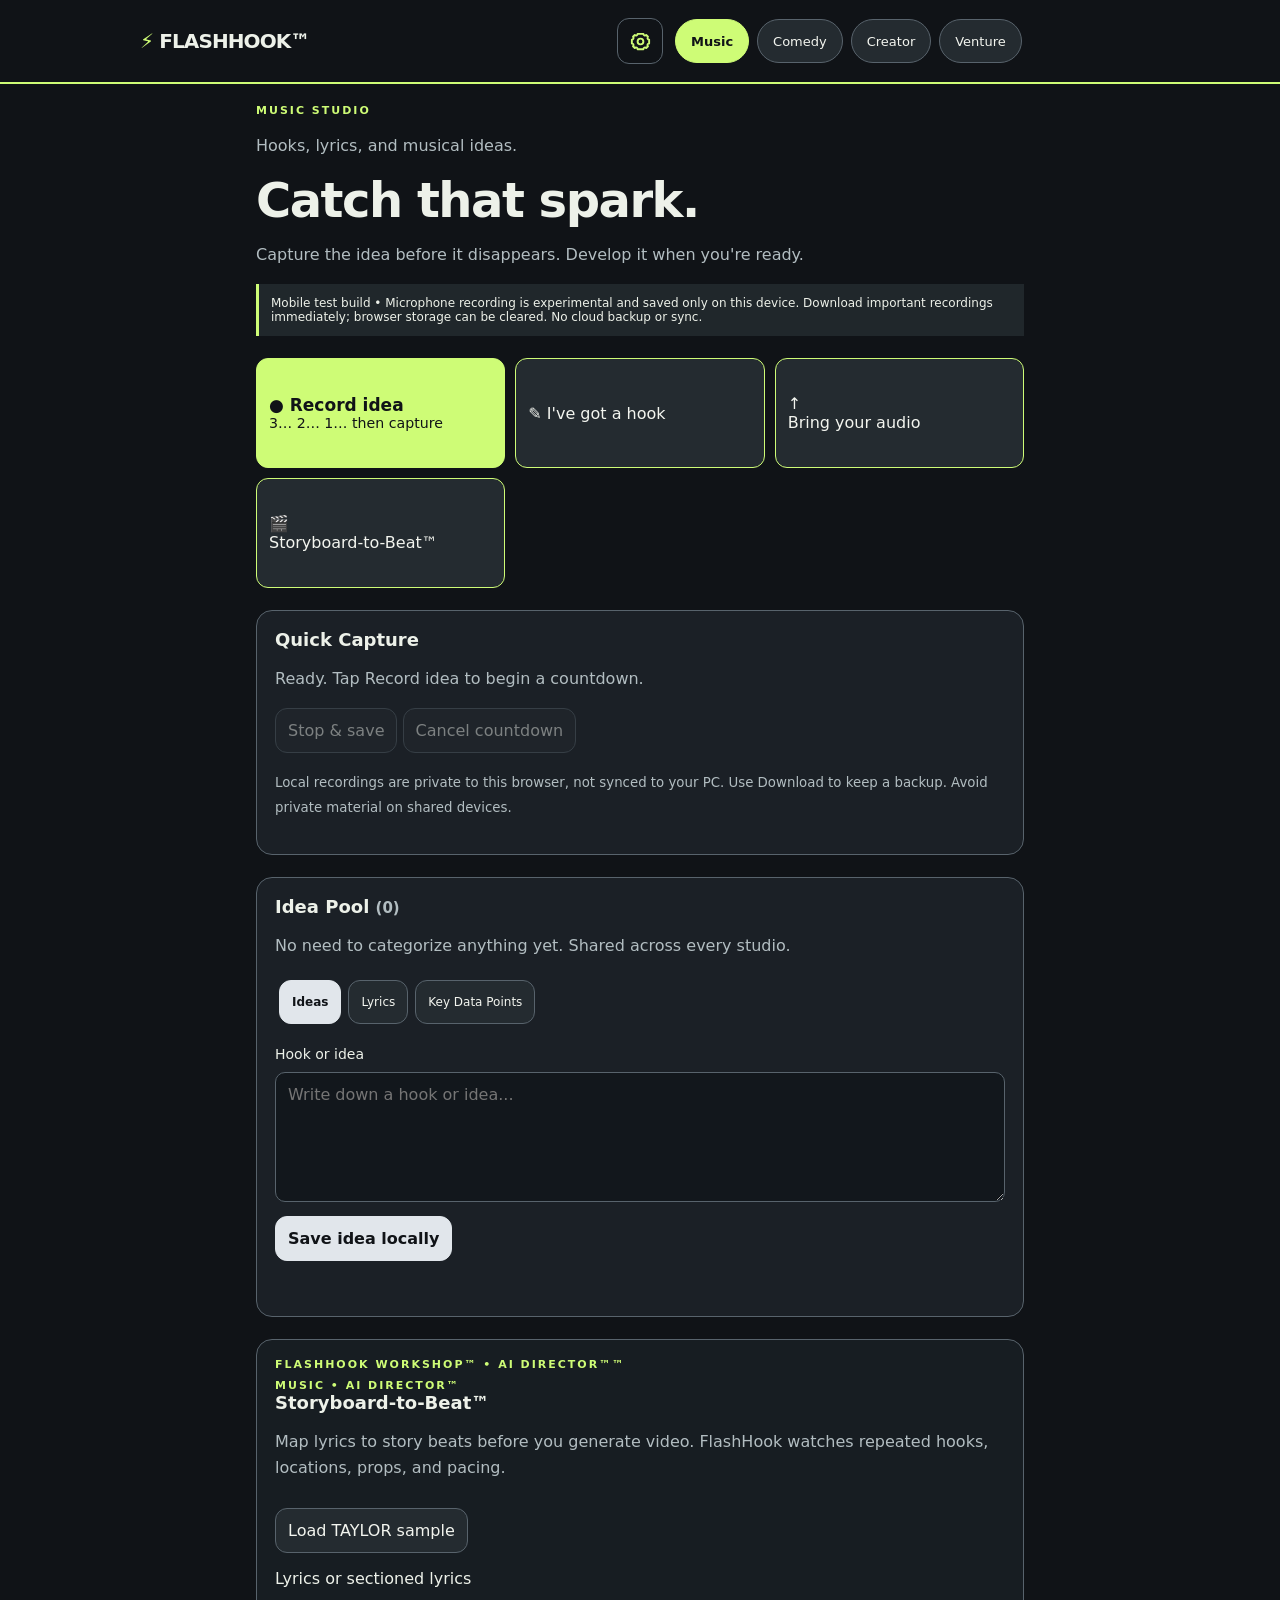
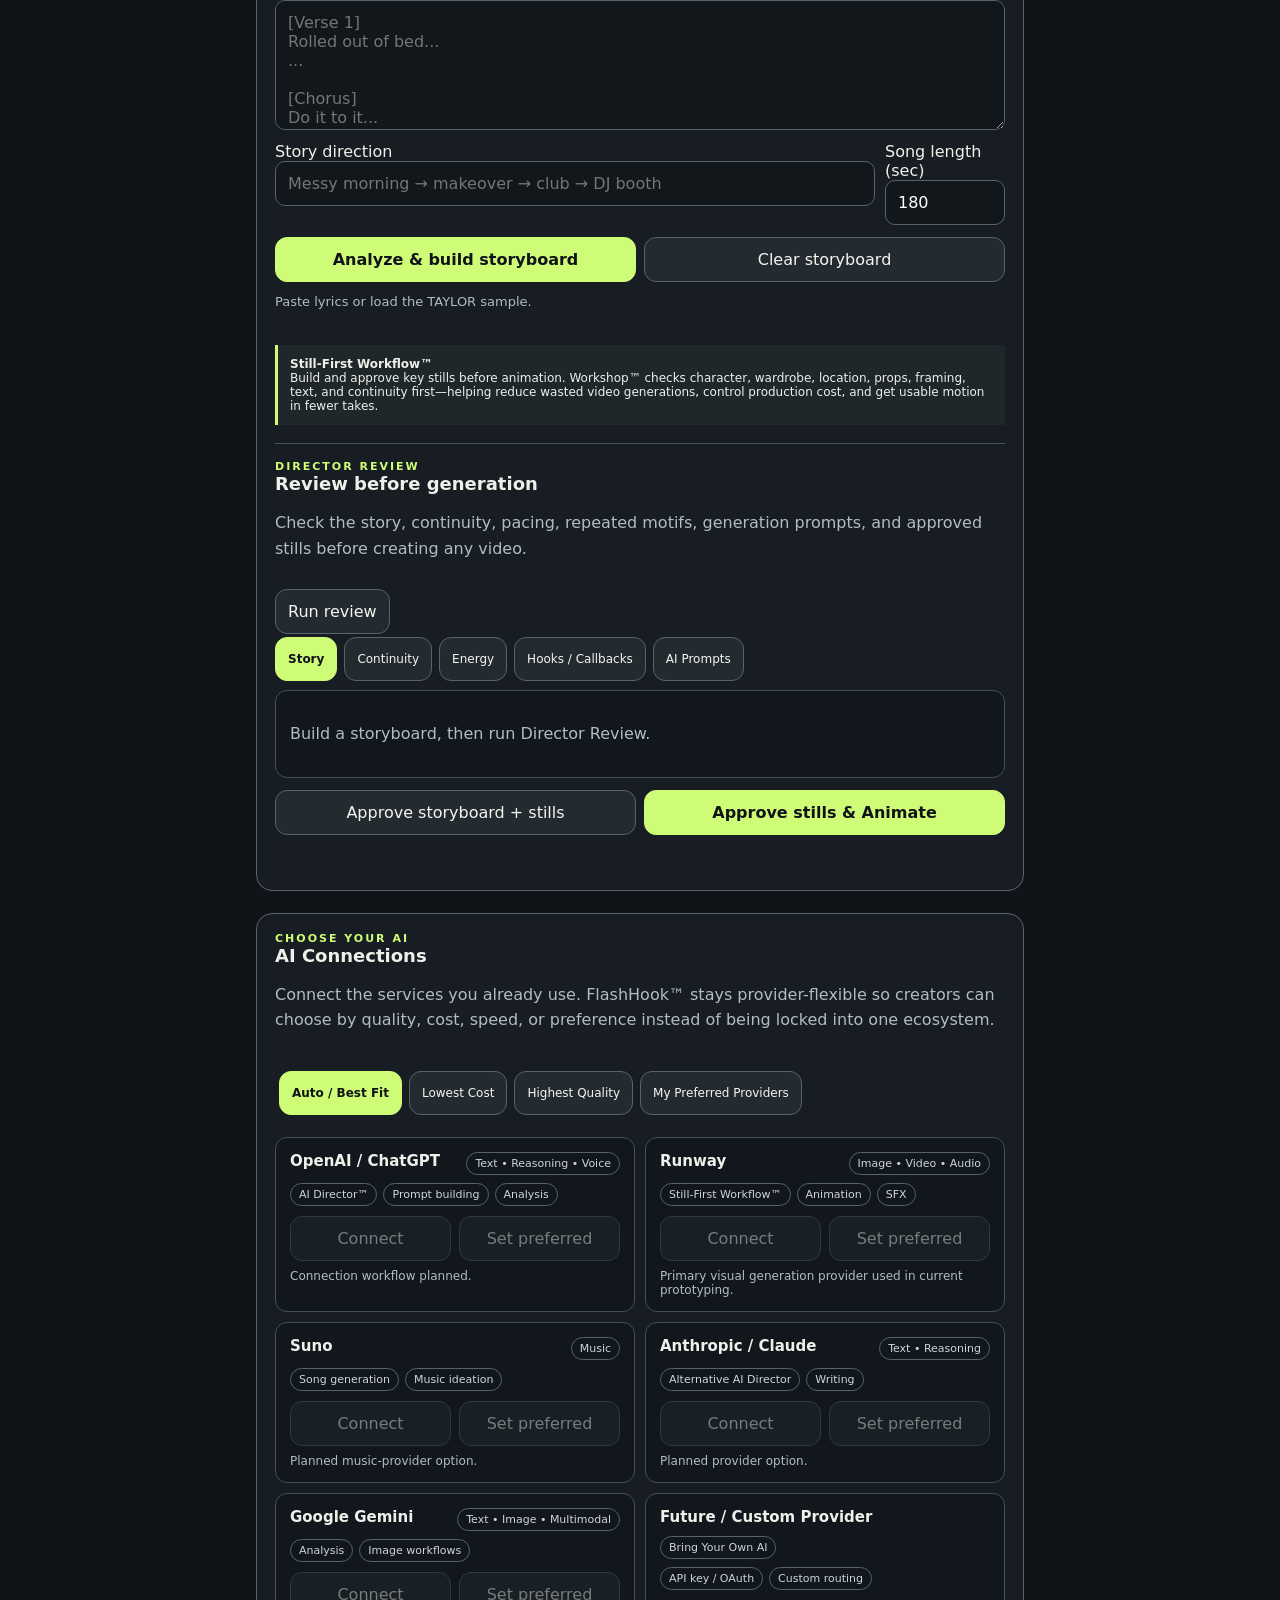
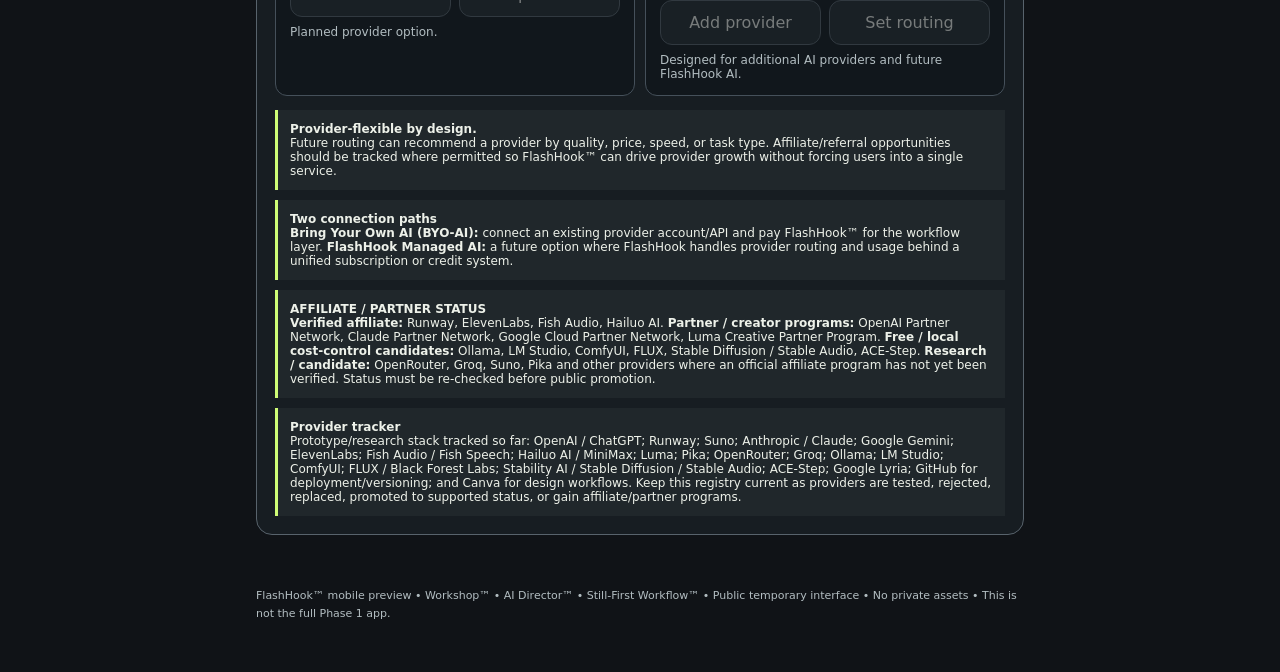
==== index.html @ a377cdde "Track AI provider affiliate partner and free-local status" ====
<!doctype html>
<html lang="en">
<head>
  <meta charset="utf-8">
  <meta name="viewport" content="width=device-width,initial-scale=1">
  <meta name="robots" content="noindex,nofollow">
  <meta name="theme-color" content="#101317">
  <title>FlashHook™ — Mobile Layout Preview</title>
  <style>
    :root{font-family:system-ui,-apple-system,sans-serif;color:#edf1e9;background:#101317;color-scheme:dark;--accent:#cefc76;--accent-ink:#101317}
    *{box-sizing:border-box}body{margin:0}button,textarea,input,select,summary{font:inherit}button,select,summary{min-height:44px}button,select{border:1px solid #58636c;border-radius:12px;background:#242b30;color:#f3f5ef;padding:12px;cursor:pointer}button:focus-visible,summary:focus-visible,select:focus-visible,input:focus-visible,textarea:focus-visible{outline:3px solid var(--accent);outline-offset:4px}header{border-bottom:2px solid var(--accent);padding:18px 16px}.header-inner{max-width:1000px;margin:auto;display:flex;align-items:center;justify-content:space-between;flex-wrap:wrap;gap:16px}.brand{font-weight:900;font-size:20px;letter-spacing:-.9px}.brand span{color:var(--accent)}.studio-switch{display:flex;gap:8px;flex-wrap:wrap}.pill{border-radius:30px;padding:10px 15px;font-size:13px}.active,.studio-switch [aria-pressed="true"]{background:var(--accent);color:var(--accent-ink);border-color:var(--accent);font-weight:800}main{max-width:800px;margin:auto;padding:20px 16px}.eyebrow{font-size:11px;letter-spacing:2px;color:var(--accent);font-weight:700}h1{font-size:clamp(32px,7vw,48px);line-height:1.08;letter-spacing:-1.5px;margin:12px 0}h2{font-size:18px;margin:0 0 12px}p{color:#b2bdc1;line-height:1.6}small{color:#b2bdc1}section{margin:22px 0}.capture{display:grid;grid-template-columns:minmax(0,1fr) minmax(0,1fr);gap:10px}.capture button{text-align:left;min-height:110px;border-color:var(--accent)}.capture .record{grid-column:1/-1;background:var(--accent);color:var(--accent-ink);font-weight:800;font-size:17px;min-height:80px}.record small{display:block;color:inherit;font-weight:500}.panel{border:1px solid #58636c;border-radius:16px;padding:18px;background:#1b2026;min-width:0}.tabs{display:flex;gap:7px;overflow:auto;margin:18px 0;padding:4px}.tabs button{white-space:nowrap;font-size:12px}textarea{width:100%;border:1px solid #58636c;border-radius:10px;background:#12171c;color:#fff;padding:12px;min-height:130px}.item{padding:14px;border:1px solid #58636c;border-radius:10px;margin-top:9px;background:#13191e;white-space:pre-wrap;overflow-wrap:anywhere}.notice{font-size:12px;padding:12px;border-left:3px solid var(--accent);background:#20272b}.hidden{display:none}.pool{--accent:#e1e6eb;--accent-ink:#101317}.pool label{display:block;margin:10px 0;font-size:14px}.save{margin-top:10px}.status{font-size:13px;min-height:1.6em;margin:8px 0}.settings{margin-bottom:24px;border:1px solid #58636c;border-radius:14px;background:#1b2026;padding:0 14px}.settings summary{cursor:pointer;padding:12px 0;color:var(--accent);font-weight:700;width:fit-content}.settings-content{padding:0 0 16px}.settings p{font-size:14px;margin-top:4px}.color-grid{display:grid;gap:16px;margin:18px 0}.color-field label{display:block;font-weight:700;margin-bottom:8px}.color-field select{width:100%}.color-sample{display:inline-block;width:14px;height:14px;border:1px solid #b2bdc1;border-radius:50%;margin-right:8px;vertical-align:-1px}audio{display:block;width:100%;margin-top:10px}button:disabled{opacity:.45;cursor:not-allowed}footer{font-size:11px;color:#b2bdc1;padding:30px 0;line-height:1.6}@media(min-width:700px){.capture{grid-template-columns:repeat(3,minmax(0,1fr))}.capture .record{grid-column:auto}.color-grid{grid-template-columns:1fr 1fr}}@media(forced-colors:active){button[aria-pressed="true"],.active{outline:2px solid Highlight}.color-sample{forced-color-adjust:none}}
  .studio-menu{display:flex;align-items:center;gap:8px;flex-wrap:wrap}.studio-menu select{max-width:220px;min-width:140px}.add-category{display:flex;gap:8px;flex-wrap:wrap;margin:18px 0}.add-category input{min-width:0;flex:1;border:1px solid #58636c;border-radius:12px;background:#12171c;color:#fff;padding:12px;min-height:44px}.add-label{display:block;margin-top:20px}.studio-menu label{font-size:13px}
/* Header gear is keyboard- and touch-accessible; hover shows its name on pointer devices. */
.header-inner{position:relative;flex-wrap:wrap;gap:12px}.studio-switch{order:3;flex-basis:100%}.settings-anchor{order:2}.brand{flex:1}.studio-switch{flex:1;min-width:0;flex-wrap:wrap}.studio-switch .pill{flex-shrink:0}.settings-anchor{margin-left:auto;flex-shrink:0}.settings{margin:0;padding:0;border:0;background:transparent}.settings summary{position:relative;display:flex;align-items:center;justify-content:center;width:46px;height:46px;padding:9px;border:1px solid #58636c;border-radius:12px;list-style:none}.settings summary::-webkit-details-marker{display:none}.settings summary::marker{content:''}.settings summary:hover,.settings[open] summary{background:#2c3439}.settings summary:hover::after,.settings summary:focus-visible::after{content:'Settings';position:absolute;right:0;top:calc(100% + 7px);padding:6px 10px;background:#303942;color:#fff;border-radius:7px;font-size:12px;z-index:5}.settings-content{position:absolute;right:0;top:calc(100% + 9px);z-index:20;width:min(380px,calc(100vw - 32px));max-height:min(75vh,600px);overflow:auto;background:#1b2026;border:1px solid #58636c;border-radius:14px;box-shadow:0 16px 48px #000a;padding:18px}.settings-content h2{margin-top:0}@media(max-width:550px){.header-inner{flex-wrap:wrap}.brand{flex:1}.studio-switch{order:3;flex-basis:100%}.settings-anchor{order:2}.settings-content{top:54px}}
/* Storyboard-to-Beat prototype */
.storyboard-panel{border:1px solid #58636c;border-radius:16px;padding:18px;background:#171d22;min-width:0}
.storyboard-head{display:flex;align-items:flex-start;justify-content:space-between;gap:12px;flex-wrap:wrap}
.storyboard-head h2{margin-bottom:4px}
.storyboard-controls{display:grid;gap:12px;margin-top:16px}
.storyboard-row{display:grid;grid-template-columns:1fr 120px;gap:10px}
.storyboard-row input,.storyboard-row select{width:100%;border:1px solid #58636c;border-radius:10px;background:#12171c;color:#fff;padding:12px;min-height:44px}
.storyboard-actions{display:flex;gap:8px;flex-wrap:wrap}
.storyboard-actions button{flex:1;min-width:150px}
.storyboard-status{font-size:13px;color:#b2bdc1;margin:10px 0}
.storyboard-warning{border-left:3px solid #ffdc80;background:#2a2518;padding:10px 12px;margin:10px 0;border-radius:6px}
.storyboard-ok{border-left:3px solid var(--accent);background:#20272b;padding:10px 12px;margin:10px 0;border-radius:6px}
.board-grid{display:grid;gap:12px;margin-top:14px}
.beat-card{border:1px solid #58636c;border-radius:14px;background:#12171c;padding:14px}
.beat-top{display:flex;align-items:center;justify-content:space-between;gap:10px;flex-wrap:wrap}
.beat-time{font-size:12px;color:var(--accent);font-weight:800}
.beat-badges{display:flex;gap:6px;flex-wrap:wrap}
.badge{font-size:11px;border:1px solid #58636c;border-radius:999px;padding:4px 8px;color:#cfd6d8}
.badge.hook{border-color:var(--accent);color:var(--accent)}
.beat-lyric{font-weight:750;margin:10px 0 8px}
.beat-card label{display:block;font-size:12px;color:#b2bdc1;margin-top:9px}
.beat-card input,.beat-card textarea,.beat-card select{width:100%;border:1px solid #45505a;border-radius:9px;background:#171d22;color:#fff;padding:10px;min-height:42px}
.beat-card textarea{min-height:72px}
.storyboard-summary{display:grid;grid-template-columns:repeat(3,minmax(0,1fr));gap:8px;margin:12px 0}
.metric{border:1px solid #45505a;border-radius:10px;padding:10px;text-align:center}
.metric strong{display:block;font-size:20px;color:var(--accent)}
@media(max-width:560px){.storyboard-row{grid-template-columns:1fr}.storyboard-summary{grid-template-columns:1fr 1fr}.storyboard-actions button{min-width:100%}}

/* AI Connections */
.ai-connections{margin-top:22px;border:1px solid #58636c;border-radius:16px;padding:18px;background:#171d22}
.ai-grid{display:grid;gap:10px;margin-top:14px}
.ai-card{border:1px solid #45505a;border-radius:12px;padding:14px;background:#11171c}
.ai-card-head{display:flex;align-items:flex-start;justify-content:space-between;gap:10px;flex-wrap:wrap}
.ai-card h3{margin:0;font-size:15px}
.ai-tags{display:flex;gap:6px;flex-wrap:wrap;margin-top:8px}
.ai-tag{font-size:11px;border:1px solid #58636c;border-radius:999px;padding:4px 8px;color:#cfd6d8}
.ai-actions{display:flex;gap:8px;flex-wrap:wrap;margin-top:10px}
.ai-actions button{flex:1;min-width:140px}
.provider-note{font-size:12px;color:#b2bdc1;margin-top:8px}
@media(min-width:700px){.ai-grid{grid-template-columns:1fr 1fr}}


/* AI Director Review */
.director-review{margin-top:18px;border-top:1px solid #45505a;padding-top:16px}
.review-tabs{display:flex;gap:7px;overflow:auto;padding:3px 0 9px}
.review-tabs button{white-space:nowrap;font-size:12px}
.review-pane{border:1px solid #45505a;border-radius:12px;background:#11171c;padding:14px}
.review-list{display:grid;gap:9px}
.review-item{border:1px solid #45505a;border-radius:10px;padding:11px;background:#171d22}
.review-item strong{display:block;margin-bottom:4px}
.review-good{border-left:3px solid var(--accent)}
.review-warn{border-left:3px solid #ffdc80}
.review-actions{display:flex;gap:8px;flex-wrap:wrap;margin-top:12px}
.review-actions button{flex:1;min-width:150px}
.approve-generate{background:var(--accent);color:var(--accent-ink);font-weight:850;border-color:var(--accent)}

</style>
</head>
<body>
  <header><div class="header-inner"><div class="brand"><span aria-hidden="true">⚡︎</span> FLASHHOOK™</div><div class="studio-switch" id="studioButtons" role="group" aria-label="Choose studio"><button id="music" class="pill" aria-pressed="true">Music</button><button id="comedy" class="pill" aria-pressed="false">Comedy</button><button id="creator" class="pill" aria-pressed="false">Creator</button><button id="venture" class="pill" aria-pressed="false">Venture</button></div><div class="settings-anchor"><details class="settings" id="settings"><summary title="Settings" aria-label="Settings"><svg aria-hidden="true" width="23" height="23" viewBox="0 0 24 24" fill="none" stroke="currentColor" stroke-width="2" stroke-linecap="round" stroke-linejoin="round"><circle cx="12" cy="12" r="3"/><path d="M19.4 15a1.7 1.7 0 0 0 .34 1.88l.06.06-1.86 1.86-.06-.06A1.7 1.7 0 0 0 16 18.4a1.7 1.7 0 0 0-1 1.56V20h-6v-.04A1.7 1.7 0 0 0 8 18.4a1.7 1.7 0 0 0-1.88.34l-.06.06-1.86-1.86.06-.06A1.7 1.7 0 0 0 4.6 15 1.7 1.7 0 0 0 3.04 14H3v-4h.04A1.7 1.7 0 0 0 4.6 9a1.7 1.7 0 0 0-.34-1.88L4.2 7.06 6.06 5.2l.06.06A1.7 1.7 0 0 0 8 5.6 1.7 1.7 0 0 0 9 4.04V4h6v.04A1.7 1.7 0 0 0 16 5.6a1.7 1.7 0 0 0 1.88-.34l.06-.06 1.86 1.86-.06.06A1.7 1.7 0 0 0 19.4 9a1.7 1.7 0 0 0 1.56 1H21v4h-.04A1.7 1.7 0 0 0 19.4 15Z"/></svg></summary><div class="settings-content">
      <h2>Studio colors</h2><p id="colorHelp">Choose an accent for each studio. Changes apply immediately and stay in this browser. The shared Idea Pool keeps its neutral colors.</p>
      <div class="color-grid" id="colorFields">
        <div class="color-field"><label for="musicColor"><span id="musicSample" class="color-sample" aria-hidden="true"></span>Music accent</label><select id="musicColor" aria-describedby="colorHelp"></select></div>
        <div class="color-field"><label for="comedyColor"><span id="comedySample" class="color-sample" aria-hidden="true"></span>Comedy accent</label><select id="comedyColor" aria-describedby="colorHelp"></select></div>
      </div>
      <label class="add-label" for="categoryName">Add a category</label><div class="add-category"><input id="categoryName" maxlength="32" placeholder="Category name" autocomplete="off"><button id="addCategory">Add category</button></div><button id="resetColors">Restore default colors</button><p id="colorStatus" class="status" role="status" aria-live="polite"></p>
    </div></details></div></div></header>
  <main>
    <div class="eyebrow" id="mode" aria-live="polite">MUSIC STUDIO</div><p id="studioDescription">Hooks, lyrics, and musical ideas.</p>
    <h1>Catch that spark.</h1><p>Capture the idea before it disappears. Develop it when you're ready.</p>
    <div class="notice">Mobile test build • Microphone recording is experimental and saved only on this device. Download important recordings immediately; browser storage can be cleared. No cloud backup or sync.</div>
    <section class="capture" aria-label="Capture an idea"><button class="record" id="record">● Record idea <small>3… 2… 1… then capture</small></button><button id="hook">✎<br>I've got a hook</button><button id="import">↑<br>Bring your audio</button><button id="storyboardJump">🎬<br>Storyboard-to-Beat™</button></section>
    <section class="panel" id="recordingPanel" aria-label="Recording controls"><h2>Quick Capture</h2><p id="recordStatus" role="status" aria-live="polite">Ready. Tap Record idea to begin a countdown.</p><button id="stopRecord" disabled>Stop &amp; save</button> <button id="cancelRecord" disabled>Cancel countdown</button><div id="recordings"></div><p><small>Local recordings are private to this browser, not synced to your PC. Use Download to keep a backup. Avoid private material on shared devices.</small></p></section><section class="panel pool" aria-labelledby="poolTitle"><h2 id="poolTitle">Idea Pool <small id="count">(0)</small></h2><p>No need to categorize anything yet. Shared across every studio.</p><div id="ideas"></div>
      <div class="tabs" role="group" aria-label="Idea Pool editors"><button class="active" id="ideasTab" aria-pressed="true" aria-controls="ideasPane">Ideas</button><button id="lyricsTab" aria-pressed="false" aria-controls="lyricsPane">Lyrics</button><button id="notesTab" aria-pressed="false" aria-controls="notesPane">Key Data Points</button></div>
      <div id="ideasPane"><label for="ideaText">Hook or idea</label><textarea id="ideaText" placeholder="Write down a hook or idea..."></textarea><button id="save" class="active save">Save idea locally</button></div>
      <div id="lyricsPane" class="hidden"><label for="lyricsText">Lyrics editor preview</label><textarea id="lyricsText" placeholder="Lyrics editor preview"></textarea></div>
      <div id="notesPane" class="hidden"><label for="notesText">Key Data Points preview</label><textarea id="notesText" placeholder="Key Data Points preview"></textarea></div>
      <p id="ideaStatus" class="status" role="status" aria-live="polite"></p>
    </section>

    <section class="storyboard-panel" id="storyboardSection" aria-labelledby="storyboardTitle"><div class="eyebrow" style="margin-bottom:8px">FLASHHOOK WORKSHOP™ • AI DIRECTOR™™</div>
      <div class="storyboard-head">
        <div><div class="eyebrow" id="storyboardEyebrow">MUSIC • AI DIRECTOR™</div><h2 id="storyboardTitle">Storyboard-to-Beat™</h2><p id="storyboardIntro">Map lyrics to story beats before you generate video. FlashHook watches repeated hooks, locations, props, and pacing.</p></div>
        <button id="loadTaylor">Load TAYLOR sample</button>
      </div>
      <div class="storyboard-controls">
        <label for="storyLyrics" id="storySourceLabel">Lyrics or sectioned lyrics</label>
        <textarea id="storyLyrics" placeholder="[Verse 1]&#10;Rolled out of bed...&#10;...&#10;&#10;[Chorus]&#10;Do it to it..."></textarea>
        <div class="storyboard-row">
          <div><label for="storyConcept">Story direction</label><input id="storyConcept" placeholder="Messy morning → makeover → club → DJ booth"></div>
          <div><label for="storyDuration">Song length (sec)</label><input id="storyDuration" type="number" min="15" max="1200" step="1" value="180"></div>
        </div>
        <div class="storyboard-actions">
          <button class="active" id="buildStoryboard">Analyze & build storyboard</button>
          <button id="clearStoryboard">Clear storyboard</button>
        </div>
      </div>
      <p class="storyboard-status" id="storyboardStatus" role="status" aria-live="polite">Paste lyrics or load the TAYLOR sample.</p>
      <div id="storyboardChecks"></div>
      <div id="storyboardSummary"></div>
      <div class="board-grid" id="storyboardCards"></div>
      <div class="notice" id="stillFirstNotice" style="margin-top:18px">
        <strong>Still-First Workflow™</strong><br>
        Build and approve key stills before animation. Workshop™ checks character, wardrobe, location, props, framing, text, and continuity first—helping reduce wasted video generations, control production cost, and get usable motion in fewer takes.
      </div>
      <div class="director-review" id="directorReview">
        <div class="storyboard-head"><div><div class="eyebrow">DIRECTOR REVIEW</div><h2>Review before generation</h2><p>Check the story, continuity, pacing, repeated motifs, generation prompts, and approved stills before creating any video.</p></div><button id="runDirectorReview">Run review</button></div>
        <div class="review-tabs" role="group" aria-label="Director review sections">
          <button class="active" data-review="story">Story</button>
          <button data-review="continuity">Continuity</button>
          <button data-review="energy">Energy</button>
          <button data-review="motifs">Hooks / Callbacks</button>
          <button data-review="prompts">AI Prompts</button>
        </div>
        <div class="review-pane" id="reviewPane"><p>Build a storyboard, then run Director Review.</p></div>
        <div class="review-actions">
          <button id="approveStoryboard">Approve storyboard + stills</button>
          <button id="approveGenerate" class="approve-generate">Approve stills &amp; Animate</button>
        </div>
        <p class="status" id="directorStatus" role="status" aria-live="polite"></p>
      </div>
    </section>

    <section class="ai-connections" id="aiConnections" aria-labelledby="aiConnectionsTitle">
      <div class="storyboard-head">
        <div>
          <div class="eyebrow">CHOOSE YOUR AI</div>
          <h2 id="aiConnectionsTitle">AI Connections</h2>
          <p>Connect the services you already use. FlashHook™ stays provider-flexible so creators can choose by quality, cost, speed, or preference instead of being locked into one ecosystem.</p>
        </div>
      </div>

      <div class="tabs" role="group" aria-label="AI provider routing preferences">
        <button class="active" aria-pressed="true">Auto / Best Fit</button>
        <button aria-pressed="false">Lowest Cost</button>
        <button aria-pressed="false">Highest Quality</button>
        <button aria-pressed="false">My Preferred Providers</button>
      </div>

      <div class="ai-grid">
        <div class="ai-card"><div class="ai-card-head"><h3>OpenAI / ChatGPT</h3><span class="badge">Text • Reasoning • Voice</span></div><div class="ai-tags"><span class="ai-tag">AI Director™</span><span class="ai-tag">Prompt building</span><span class="ai-tag">Analysis</span></div><div class="ai-actions"><button disabled>Connect</button><button disabled>Set preferred</button></div><div class="provider-note">Connection workflow planned.</div></div>
        <div class="ai-card"><div class="ai-card-head"><h3>Runway</h3><span class="badge">Image • Video • Audio</span></div><div class="ai-tags"><span class="ai-tag">Still-First Workflow™</span><span class="ai-tag">Animation</span><span class="ai-tag">SFX</span></div><div class="ai-actions"><button disabled>Connect</button><button disabled>Set preferred</button></div><div class="provider-note">Primary visual generation provider used in current prototyping.</div></div>
        <div class="ai-card"><div class="ai-card-head"><h3>Suno</h3><span class="badge">Music</span></div><div class="ai-tags"><span class="ai-tag">Song generation</span><span class="ai-tag">Music ideation</span></div><div class="ai-actions"><button disabled>Connect</button><button disabled>Set preferred</button></div><div class="provider-note">Planned music-provider option.</div></div>
        <div class="ai-card"><div class="ai-card-head"><h3>Anthropic / Claude</h3><span class="badge">Text • Reasoning</span></div><div class="ai-tags"><span class="ai-tag">Alternative AI Director</span><span class="ai-tag">Writing</span></div><div class="ai-actions"><button disabled>Connect</button><button disabled>Set preferred</button></div><div class="provider-note">Planned provider option.</div></div>
        <div class="ai-card"><div class="ai-card-head"><h3>Google Gemini</h3><span class="badge">Text • Image • Multimodal</span></div><div class="ai-tags"><span class="ai-tag">Analysis</span><span class="ai-tag">Image workflows</span></div><div class="ai-actions"><button disabled>Connect</button><button disabled>Set preferred</button></div><div class="provider-note">Planned provider option.</div></div>
        <div class="ai-card"><div class="ai-card-head"><h3>Future / Custom Provider</h3><span class="badge">Bring Your Own AI</span></div><div class="ai-tags"><span class="ai-tag">API key / OAuth</span><span class="ai-tag">Custom routing</span></div><div class="ai-actions"><button disabled>Add provider</button><button disabled>Set routing</button></div><div class="provider-note">Designed for additional AI providers and future FlashHook AI.</div></div>
      </div>

      <div class="notice" style="margin-top:14px">
        <strong>Provider-flexible by design.</strong><br>
        Future routing can recommend a provider by quality, price, speed, or task type. Affiliate/referral opportunities should be tracked where permitted so FlashHook™ can drive provider growth without forcing users into a single service.
      </div>

      <div class="notice" style="margin-top:10px">
        <strong>Two connection paths</strong><br>
        <strong>Bring Your Own AI (BYO-AI):</strong> connect an existing provider account/API and pay FlashHook™ for the workflow layer. <strong>FlashHook Managed AI:</strong> a future option where FlashHook handles provider routing and usage behind a unified subscription or credit system.
      </div>

      <div class="notice" style="margin-top:10px">
        <strong>AFFILIATE / PARTNER STATUS</strong><br>
        <strong>Verified affiliate:</strong> Runway, ElevenLabs, Fish Audio, Hailuo AI. 
        <strong>Partner / creator programs:</strong> OpenAI Partner Network, Claude Partner Network, Google Cloud Partner Network, Luma Creative Partner Program. 
        <strong>Free / local cost-control candidates:</strong> Ollama, LM Studio, ComfyUI, FLUX, Stable Diffusion / Stable Audio, ACE-Step. 
        <strong>Research / candidate:</strong> OpenRouter, Groq, Suno, Pika and other providers where an official affiliate program has not yet been verified. Status must be re-checked before public promotion.
      </div>

      <div class="notice" style="margin-top:10px">
        <strong>Provider tracker</strong><br>
        Prototype/research stack tracked so far: OpenAI / ChatGPT; Runway; Suno; Anthropic / Claude; Google Gemini; ElevenLabs; Fish Audio / Fish Speech; Hailuo AI / MiniMax; Luma; Pika; OpenRouter; Groq; Ollama; LM Studio; ComfyUI; FLUX / Black Forest Labs; Stability AI / Stable Diffusion / Stable Audio; ACE-Step; Google Lyria; GitHub for deployment/versioning; and Canva for design workflows. Keep this registry current as providers are tested, rejected, replaced, promoted to supported status, or gain affiliate/partner programs.
      </div>
    </section>


    <footer>FlashHook™ mobile preview • Workshop™ • AI Director™ • Still-First Workflow™ • Public temporary interface • No private assets • This is not the full Phase 1 app.</footer>
  </main>
  <script>
    const $ = id => document.getElementById(id);
    const storageKey = 'flashhook-public-preview-ideas-v1';
    const themeKey = 'flashhook-public-preview-colors-v1';
    // Curated light accents keep text, focus rings and dark button labels readable.
    const palette = {lime:['Electric lime','#cefc76'],purple:['Purple','#d6b8ff'],sky:['Sky blue','#8edbff'],coral:['Coral','#ffad99'],gold:['Gold','#ffdc80'],pink:['Pink','#ffb8df'],mint:['Mint','#89ebca']};
    const categoryKey = 'flashhook-public-preview-categories-v1';
    const defaults = {music:'lime',comedy:'purple',creator:'sky',venture:'gold'};
    const categories = [{id:'music',name:'Music'},{id:'comedy',name:'Comedy'},{id:'creator',name:'Creator'},{id:'venture',name:'Venture'}];
    const builtInCount = categories.length;
    const studioDescriptions = {music:'Hooks, lyrics, and musical ideas.',comedy:'Bits, jokes, and comedy ideas.',creator:'Social media, influencer content, and YouTube tutorials.',venture:'Business ideas, pitches, and new ventures.'};
    try {
      const saved = JSON.parse(localStorage.getItem(categoryKey) || '[]');
      if (Array.isArray(saved)) for (const item of saved.slice(0,20)) {
        if (item && /^custom-[a-z0-9-]+$/.test(item.id) && typeof item.name === 'string' && item.name.trim() && item.name.length <= 32 && !categories.some(c => c.id === item.id || c.name.toLowerCase() === item.name.trim().toLowerCase())) {
          categories.push({id:item.id,name:item.name.trim()});
          defaults[item.id] = Object.hasOwn(palette,item.defaultColor) ? item.defaultColor : 'sky';
        }
      }
    } catch { $('colorStatus').textContent = 'Saved categories are unavailable for this visit.'; }
    let colors = {...defaults}, studio = 'music', ideas = [];
    let ideasReadable = true;
    try {
      const saved = JSON.parse(localStorage.getItem(storageKey) || '[]');
      if (Array.isArray(saved) && saved.every(t => typeof t === 'string')) ideas = saved;
      else ideasReadable = false;
    } catch { ideasReadable = false; }
    try {
      const saved = JSON.parse(localStorage.getItem(themeKey) || '{}');
      for (const category of Object.keys(defaults)) {
        if (saved && Object.hasOwn(palette,saved[category])) colors[category] = saved[category];
      }
    } catch { $('colorStatus').textContent = 'Saved colors are unavailable. Default colors are active.'; }
    function applyTheme() {
      document.documentElement.style.setProperty('--accent',palette[colors[studio]][1]);
      $('mode').textContent = categories.find(c => c.id === studio).name.toUpperCase() + ' STUDIO';
      $('studioDescription').textContent = studioDescriptions[studio] || 'Capture and develop ideas for this category.';
      $('hook').textContent = studio === 'music' ? "✎ I've got a hook" : studio === 'comedy' ? "✎ I've got a bit" : "✎ I've got an idea";
      if ($('storyboardSection')) $('storyboardSection').classList.remove('hidden');
      if ($('storyboardJump')) $('storyboardJump').classList.remove('hidden');
      if ($('storyboardTitle')) {
        const configs={
          music:{eyebrow:'MUSIC • AI DIRECTOR™',title:'Storyboard-to-Beat™',intro:'Map lyrics to story beats before you generate video. FlashHook watches repeated hooks, locations, props, and pacing.',label:'Lyrics or sectioned lyrics',placeholder:'[Verse 1]\nRolled out of bed...\n...\n\n[Chorus]\nDo it to it...'},
          comedy:{eyebrow:'COMEDY • AI DIRECTOR™',title:'Bit to Scenes',intro:'Turn a comedy premise into setup, escalation, callbacks, visual beats, and AI-video instructions.',label:'Bit, premise, or rough script',placeholder:'Setup: I try to fix one tiny thing...\nEscalation: everything gets worse...\nCallback: the first problem returns...'},
          creator:{eyebrow:'CREATOR • AI DIRECTOR™',title:'Concept to Scenes',intro:'Turn a tutorial, reel, short, or YouTube idea into ordered shots and AI-video instructions.',label:'Tutorial, content idea, or rough script',placeholder:'Hook: show the problem\nStep 1: demonstrate...\nStep 2: compare...\nCTA: show final result'},
          venture:{eyebrow:'VENTURE • AI DIRECTOR™',title:'Pitch to Scenes',intro:'Turn a product, pitch, or explainer idea into a clear visual story and AI-video instructions.',label:'Pitch, product concept, or explainer outline',placeholder:'Problem: ...\nSolution: ...\nDemo: ...\nProof: ...\nCTA: ...'}
        };
        const c=configs[studio]||configs.creator;
        $('storyboardEyebrow').textContent=c.eyebrow;
        $('storyboardTitle').textContent=c.title;
        $('storyboardIntro').textContent=c.intro;
        $('storySourceLabel').textContent=c.label;
        $('storyLyrics').placeholder=c.placeholder;
        $('storyboardJump').innerHTML=studio==='music'?'🎬<br>Storyboard-to-Beat™':'🎬<br>Concept to Scenes';
      }

      for (const category of Object.keys(defaults)) {
        if ($(category)) $(category).setAttribute('aria-pressed',String(category === studio));
        $(category+'Color').value = colors[category];
        $(category+'Sample').style.backgroundColor = palette[colors[category]][1];
      }
    }
    function saveColors(message) {
      try { localStorage.setItem(themeKey,JSON.stringify(colors)); $('colorStatus').textContent = message + ' Saved in this browser.'; }
      catch { $('colorStatus').textContent = message + ' Browser storage is unavailable; colors will last only for this visit.'; }
    }
    function setupCategory(category) {
      const info = categories.find(c => c.id === category);
      if (!$(category+'Color')) {
        const field = document.createElement('div'); field.className = 'color-field';
        const label = document.createElement('label'); label.htmlFor = category+'Color';
        const sample = document.createElement('span'); sample.id = category+'Sample'; sample.className = 'color-sample'; sample.setAttribute('aria-hidden','true');
        label.append(sample,document.createTextNode(info.name+' accent'));
        const select = document.createElement('select'); select.id = category+'Color'; select.setAttribute('aria-describedby','colorHelp');
        field.append(label,select); $('colorFields').append(field);
      }
      if (!$(category)) { const button=document.createElement('button');button.id=category;button.className='pill';button.textContent=info.name;button.setAttribute('aria-pressed','false');$('studioButtons').append(button); }
      for (const [value,[name]] of Object.entries(palette)) {
        const option = document.createElement('option'); option.value = value; option.textContent = name;
        $(category+'Color').append(option);
      }
      if ($(category)) $(category).onclick = () => { studio = category; applyTheme(); };
      $(category+'Color').onchange = event => {
        colors[category] = event.target.value; applyTheme();
        saveColors(info.name + ' accent changed to ' + palette[colors[category]][0] + '.');
      };
    }
    for (const category of Object.keys(defaults)) setupCategory(category);

    $('addCategory').onclick = () => {
      const name = $('categoryName').value.trim();
      if (!name) { $('colorStatus').textContent = 'Enter a category name.'; $('categoryName').focus(); return; }
      if (categories.some(c => c.name.toLowerCase() === name.toLowerCase())) { $('colorStatus').textContent = 'That category already exists. Choose its studio button.'; return; }
      if (categories.length >= builtInCount + 20) { $('colorStatus').textContent = 'You can add up to 20 custom categories.'; return; }
      const id = 'custom-' + Date.now().toString(36) + '-' + Math.random().toString(36).slice(2,8);
      defaults[id] = Object.keys(palette)[categories.length % Object.keys(palette).length]; colors[id] = defaults[id];
      categories.push({id,name}); setupCategory(id); studio = id; applyTheme(); $('categoryName').value = '';
      try {
        localStorage.setItem(categoryKey,JSON.stringify(categories.slice(builtInCount).map(c => ({...c,defaultColor:defaults[c.id]}))));
        saveColors(name + ' category added.');
      } catch { $('colorStatus').textContent = 'Category added for this visit only. Browser storage is unavailable.'; }
    };
    $('resetColors').onclick = () => { colors = {...defaults}; applyTheme(); saveColors('Default colors restored.'); };
    applyTheme();
    function render() {
      $('count').textContent = '(' + ideas.length + ')';
      $('ideas').replaceChildren(...ideas.map(text => { const item = document.createElement('div'); item.className = 'item'; item.textContent = text; return item; }));
    }
    render();
    if (!ideasReadable) $('ideaStatus').textContent = 'Saved ideas could not be read. Existing browser data will not be overwritten.';
    $('save').onclick = () => {
      const text = $('ideaText').value.trim();
      if (!text) { $('ideaStatus').textContent = 'Write an idea before saving.'; $('ideaText').focus(); return; }
      ideas.unshift(text); render(); $('ideaText').value = '';
      try {
        if (!ideasReadable) throw new Error('Existing data unavailable');
        localStorage.setItem(storageKey,JSON.stringify(ideas)); $('ideaStatus').textContent = 'Idea saved in this browser.';
      } catch { $('ideaStatus').textContent = 'Idea kept for this visit only. Browser storage is unavailable or saved data could not be read. Copy your idea before leaving.'; }
    };
    for (const [id,pane] of [['ideasTab','ideasPane'],['lyricsTab','lyricsPane'],['notesTab','notesPane']]) {
      $(id).onclick = () => {
        for (const p of ['ideasPane','lyricsPane','notesPane']) $(p).classList.toggle('hidden',p !== pane);
        for (const b of ['ideasTab','lyricsTab','notesTab']) { $(b).classList.toggle('active',b === id); $(b).setAttribute('aria-pressed',String(b === id)); }
      };
    }

    // Quick Capture: local-only, permission-gated audio. No server uploads.
    let recorder=null, mediaStream=null, chunks=[], countdownTimer=null, countdownRemaining=0, recordingStarted=0, recordingDb=null;
    const recStatus=$('recordStatus'), recList=$('recordings');
    const mime=['audio/webm;codecs=opus','audio/mp4','audio/webm'].find(t=>window.MediaRecorder?.isTypeSupported(t)) || '';
    const extension=t=>t.includes('mp4')?'m4a':t.includes('ogg')?'ogg':'webm';
    function setRecButtons(active, counting=false){$('record').disabled=active||counting;$('stopRecord').disabled=!active;$('cancelRecord').disabled=!counting;}
    function openRecDb(){return new Promise((resolve,reject)=>{if(!('indexedDB' in window))return reject(Error('IndexedDB unavailable'));const q=indexedDB.open('flashhook-preview-recordings-v1',1);q.onupgradeneeded=()=>q.result.createObjectStore('clips',{keyPath:'id'});q.onsuccess=()=>resolve(q.result);q.onerror=()=>reject(q.error);});}
    async function renderRecordings(){recList.replaceChildren();try{const db=await openRecDb();const items=await new Promise((resolve,reject)=>{const q=db.transaction('clips').objectStore('clips').getAll();q.onsuccess=()=>resolve(q.result);q.onerror=()=>reject(q.error)});db.close();for(const clip of items.reverse()){const row=document.createElement('div');row.className='item';const title=document.createElement('div');title.textContent=new Date(clip.id).toLocaleString();const audio=document.createElement('audio');audio.controls=true;audio.preload='none';const url=URL.createObjectURL(clip.blob);audio.src=url;const download=document.createElement('a');download.href=url;download.download='FlashHook-Idea-'+clip.id+'.'+extension(clip.type);download.textContent='Download recording';download.style.cssText='display:inline-block;margin:12px 0;color:var(--accent)';row.append(title,audio,document.createElement('br'),download);recList.append(row);}}catch{recStatus.textContent='Recording library is unavailable. Download each recording when it finishes.';}}
    function releaseMic(){if(mediaStream){mediaStream.getTracks().forEach(t=>t.stop());mediaStream=null;}}
    function cancelCountdown(){if(countdownTimer){clearInterval(countdownTimer);countdownTimer=null;}countdownRemaining=0;setRecButtons(false);recStatus.textContent='Countdown canceled.';}
    $('cancelRecord').onclick=cancelCountdown;
    $('record').onclick=()=>{
      if(!navigator.mediaDevices?.getUserMedia || !window.MediaRecorder){recStatus.textContent='Microphone recording is not supported in this browser.';return;}
      countdownRemaining=3;setRecButtons(false,true);recStatus.textContent='Recording in '+countdownRemaining+'…';
      countdownTimer=setInterval(async()=>{
        countdownRemaining--;if(countdownRemaining>0){recStatus.textContent='Recording in '+countdownRemaining+'…';return;}
        clearInterval(countdownTimer);countdownTimer=null;recStatus.textContent='Requesting microphone permission…';
        try{
          mediaStream=await navigator.mediaDevices.getUserMedia({audio:true});
          chunks=[];recorder=new MediaRecorder(mediaStream,mime?{mimeType:mime}:undefined);
          recorder.ondataavailable=e=>{if(e.data.size)chunks.push(e.data);};
          recorder.onerror=()=>{recStatus.textContent='Recording error. Try again.';releaseMic();setRecButtons(false);};
          recorder.onstop=async()=>{
            const type=recorder.mimeType||mime||'audio/webm';const blob=new Blob(chunks,{type});releaseMic();setRecButtons(false);
            if(!blob.size){recStatus.textContent='Empty recording. Please try again.';return;}
            const id=Date.now();
            try{const db=await openRecDb();await new Promise((resolve,reject)=>{const q=db.transaction('clips','readwrite').objectStore('clips').put({id,blob,type});q.onsuccess=resolve;q.onerror=()=>reject(q.error)});db.close();recStatus.textContent='Saved locally. Download a backup before leaving.';await renderRecordings();}
            catch{recStatus.textContent='Could not save to browser storage. Download the recording now.';const url=URL.createObjectURL(blob);const a=document.createElement('a');a.href=url;a.download='FlashHook-Idea-'+id+'.'+extension(type);a.textContent='Download unsaved recording';recList.prepend(a);}
          };
          recorder.start(1000);recordingStarted=Date.now();setRecButtons(true);recStatus.textContent='● Recording… tap Stop & save when finished.';
        }catch(err){releaseMic();setRecButtons(false);recStatus.textContent='Microphone unavailable or permission denied. Check Chrome site permissions.';}
      },1000);
    };
    $('stopRecord').onclick=()=>{if(recorder?.state==='recording'){recStatus.textContent='Saving recording…';recorder.stop();$('stopRecord').disabled=true;}};
    renderRecordings();
    $('hook').onclick = () => { $('ideasTab').click(); $('ideaText').focus(); };
    $('import').onclick = () => alert('Audio import is disabled in this public layout preview.');


    // FlashHook AI Director Review
    let lastStoryboardCards=[];
    let currentReviewTab='story';
    const esc=t=>String(t??'').replace(/[&<>"']/g,m=>({'&':'&amp;','<':'&lt;','>':'&gt;','"':'&quot;',"'":'&#39;'}[m]));
    function directorReviewData(cards){
      const warnings=storyboardChecks(cards);
      const locations=[...new Set(cards.map(c=>c.location))];
      const hooks=cards.filter(c=>c.isHook);
      const repeated={};
      for(const c of cards){const k=normalizeLine(c.lyric);repeated[k]=(repeated[k]||0)+1}
      const callbacks=Object.entries(repeated).filter(([,n])=>n>1).map(([k,n])=>({k,n}));
      const promptMissing=cards.filter(c=>!((c.prompt||'').trim()));
      const story=[];
      if(cards.length<3) story.push({type:'warn',title:'Thin story arc',text:'Add at least a beginning, development, and payoff.'});
      else story.push({type:'good',title:'Story arc present',text:cards.length+' beats across '+locations.length+' locations.'});
      if(studio==='music'){
        const bed=cards.find(c=>/rolled out of bed/i.test(c.lyric));
        const club=cards.find(c=>c.location==='Club');
        if(bed&&club&&club.start-bed.start<20) story.push({type:'warn',title:'Club arrives too early',text:'The story reaches the club less than 20 seconds after the wake-up beat.'});
      }
      const continuity=warnings.length?warnings.map(w=>({type:'warn',title:'Continuity check',text:w})):[{type:'good',title:'Continuity looks clean',text:'No obvious location or pacing conflicts detected.'}];
      const energy=[];
      if(studio==='music'){
        if(hooks.length) energy.push({type:'good',title:'Hook payoff available',text:hooks.length+' hook beat'+(hooks.length===1?'':'s')+' can carry the recurring crowd motif.'});
        else energy.push({type:'warn',title:'No hook detected',text:'Mark chorus/hook sections so FlashHook can repeat and escalate the visual motif.'});
      }else{
        energy.push({type:'good',title:'Escalation path',text:'Use early beats for setup, middle beats for development, and final beats for payoff/CTA.'});
      }
      const motifs=[];
      if(studio==='music'&&hooks.length) motifs.push({type:'good',title:'Recurring hook motif',text:'Reuse the strongest hook visual and escalate lighting, crowd size, or choreography on each return.'});
      callbacks.forEach(x=>motifs.push({type:'good',title:'Callback detected',text:'Repeated idea: "'+x.k+'" appears '+x.n+' times.'}));
      if(!motifs.length) motifs.push({type:'warn',title:'No recurring motif yet',text:'Consider a visual callback, prop, framing idea, or recurring hook that viewers can recognize.'});
      const prompts=promptMissing.length?[{type:'warn',title:'Missing AI prompts',text:promptMissing.length+' beat'+(promptMissing.length===1?'':'s')+' need generation instructions.'}]:[{type:'good',title:'Generation prompts ready',text:'Every beat has an editable AI-video instruction.'}];
      return {story,continuity,energy,motifs,prompts};
    }
    function renderDirectorReview(tab=currentReviewTab){
      currentReviewTab=tab;
      const data=directorReviewData(lastStoryboardCards);
      const items=data[tab]||[];
      $('reviewPane').innerHTML='<div class="review-list">'+items.map(i=>'<div class="review-item '+(i.type==='warn'?'review-warn':'review-good')+'"><strong>'+esc(i.title)+'</strong><span>'+esc(i.text)+'</span></div>').join('')+'</div>';
      document.querySelectorAll('[data-review]').forEach(b=>{const on=b.dataset.review===tab;b.classList.toggle('active',on);b.setAttribute('aria-pressed',String(on));});
      $('directorStatus').textContent='Director Review updated.';
    }
    document.querySelectorAll('[data-review]').forEach(b=>b.onclick=()=>renderDirectorReview(b.dataset.review));
    $('runDirectorReview').onclick=()=>{if(!lastStoryboardCards.length){$('directorStatus').textContent='Build a storyboard first.';return;}renderDirectorReview();};
    $('approveStoryboard').onclick=()=>{if(!lastStoryboardCards.length){$('directorStatus').textContent='Nothing to approve yet.';return;}try{localStorage.setItem('flashhook-approved-storyboard-v1',JSON.stringify({studio,cards:lastStoryboardCards,approvedAt:Date.now()}));$('directorStatus').textContent='Storyboard approved locally.';}catch{$('directorStatus').textContent='Approved for this visit; browser storage is unavailable.';}};
    $('approveGenerate').onclick=()=>{if(!lastStoryboardCards.length){$('directorStatus').textContent='Build a storyboard first.';return;}$('approveStoryboard').click();$('directorStatus').textContent='Generation queue prototype: storyboard approved. Video-engine handoff is the next integration step.';};

    // Storyboard-to-Beat™: local-only prototype. No cloud upload or AI API required.
    const storyboardKey='flashhook-storyboard-prototype-v1';
    const sampleTaylor={
      lyrics:`[Verse 1]
Rolled out of bed at a quarter to three
Got a bad reputation and a fake ID
Coffee gone cold but my blood runs hot
Got a million bad ideas and I like the lot

[Hook]
Do it to it
Do it to it

[Verse 2]
Walk in the room and the whole place moves
I catch the beat and I find my groove

[Hook]
Do it to it
Do it to it`,
      concept:'Messy bedroom → kitchen fake ID + cold coffee → bathroom makeover → apartment exit → club → crowd hook → later DJ booth',
      duration:180
    };
    const normalizeLine=t=>t.toLowerCase().replace(/[^a-z0-9]+/g,' ').trim();
    const fmtTime=sec=>{sec=Math.max(0,Math.round(sec));return Math.floor(sec/60)+':'+String(sec%60).padStart(2,'0')};
    function parseLyrics(raw){
      const out=[]; let section='Verse';
      for(const rawLine of raw.split(/\n/)){
        const line=rawLine.trim(); if(!line) continue;
        const m=line.match(/^\[(.+?)\]$/); if(m){section=m[1].trim();continue;}
        out.push({lyric:line,section});
      }
      return out;
    }
    function inferLocation(text,previous='Bedroom'){
      const t=normalizeLine(text);
      if(/rolled out of bed|bed|woke|wake/.test(t)) return 'Bedroom';
      if(/coffee|fake id|breakfast|kitchen/.test(t)) return 'Kitchen';
      if(/mirror|makeup|shirt|shower|bathroom|get ready/.test(t)) return 'Bathroom';
      if(/door|leave|outside|street|walk in/.test(t)) return previous==='Club'?'Club':'Apartment / Street';
      if(/dj|dance|groove|crowd|club|room moves|beat/.test(t)) return 'Club';
      return previous;
    }
    function inferVisual(item,location,isHook){
      const t=normalizeLine(item.lyric);
      if(/rolled out of bed/.test(t)) return 'Messy hair and makeup; wake-up beat in the bedroom.';
      if(/fake id/.test(t)) return 'Fake ID visible on the kitchen counter beside the coffee.';
      if(/coffee/.test(t)) return 'Hand reaches for the cold coffee; stay in the kitchen.';
      if(isHook) return 'Recurring hook motif: TAYLOR centered while the crowd joins the dance. Escalate each repeat.';
      if(/groove|beat|dance/.test(t)) return 'She hears the DJ track, starts moving, then locks into the groove.';
      if(/dj/.test(t)) return 'Her attention shifts toward the DJ booth; seed the later creative turn.';
      return 'Story action that advances the current location and character goal.';
    }
    function parseConcept(raw){
      const out=[]; let section='Scene';
      for(const rawLine of raw.split(/\n/)){
        const line=rawLine.trim(); if(!line) continue;
        const m=line.match(/^\[(.+?)\]$/); if(m){section=m[1].trim();continue;}
        const colon=line.match(/^([^:]{2,30}):\s*(.+)$/);
        if(colon){section=colon[1].trim();out.push({lyric:colon[2].trim(),section});}
        else out.push({lyric:line,section});
      }
      return out;
    }
    function inferGenericVisual(item,index,total,mode){
      const t=normalizeLine(item.lyric);
      if(mode==='comedy'){
        if(/setup|premise/.test(normalizeLine(item.section))) return 'Establish the premise visually with one clear prop, location, and reaction.';
        if(/callback/.test(normalizeLine(item.section))||/again|returns|back/.test(t)) return 'Visual callback to an earlier beat; match framing so the joke lands instantly.';
        return index<total/2?'Escalate the situation with a clear visual complication.':'Pay off or heighten the bit; preserve the running visual motif.';
      }
      if(mode==='creator'){
        if(/hook/.test(normalizeLine(item.section))||index===0) return 'Open with the result/problem in the first seconds; make the promise visually obvious.';
        if(/step|how|show|demo|demonstrate/.test(t+' '+normalizeLine(item.section))) return 'Demonstrate this step with a close, readable action and minimal background distraction.';
        if(/cta|call to action/.test(normalizeLine(item.section))) return 'End on the finished result with a clean CTA-friendly composition.';
        return 'Turn this instruction into one clear shot with an obvious before/after or cause/effect.';
      }
      if(mode==='venture'){
        if(/problem/.test(normalizeLine(item.section))) return 'Show the user pain point quickly and concretely.';
        if(/solution/.test(normalizeLine(item.section))) return 'Reveal the product/idea as the answer to the pain point.';
        if(/demo/.test(normalizeLine(item.section))) return 'Show the product working in a simple visual demonstration.';
        if(/proof|result/.test(normalizeLine(item.section))) return 'Show outcome, evidence, or comparison.';
        return 'Translate this pitch point into a concise visual explainer shot.';
      }
      return 'Story action that advances the current location and character goal.';
    }
    function buildStoryboardData(raw,duration){
      const items=studio==='music'?parseLyrics(raw):parseConcept(raw); if(!items.length) return [];
      const counts={}; for(const item of items){const k=normalizeLine(item.lyric);counts[k]=(counts[k]||0)+1}
      const per=Math.max(2,duration/items.length);
      let prev='Bedroom';
      return items.map((item,i)=>{
        const key=normalizeLine(item.lyric);
        const isHook=studio==='music' && (/chorus|hook/i.test(item.section)||counts[key]>1||/do it to it/.test(key));
        const location=studio==='music'?inferLocation(item.lyric,prev):(studio==='comedy'?'Set / Location':studio==='creator'?'Tutorial Set':studio==='venture'?'Explainer Set':'Other'); prev=location;
        const visual=studio==='music'?inferVisual(item,location,isHook):inferGenericVisual(item,i,items.length,studio);
        return {id:Date.now()+'-'+i,start:i*per,end:(i+1)*per,lyric:item.lyric,section:item.section,isHook,location,visual,continuity:'',prompt:''};
      });
    }
    function storyboardChecks(cards){
      const warnings=[];
      if(studio!=='music'){
        if(cards.length<3) warnings.push('This concept is very short. Add a hook/setup, middle/demo, and payoff/CTA for a stronger generated video.');
        return warnings;
      }
      for(let i=1;i<cards.length;i++){
        const a=cards[i-1],b=cards[i],gap=b.start-a.start;
        if(a.location!==b.location && gap<6) warnings.push('Fast location jump: '+a.location+' → '+b.location+' around '+fmtTime(b.start)+'. Consider moving the prop/action earlier instead of changing locations.');
      }
      const fake=cards.find(c=>/fake id/i.test(c.lyric));
      const coffee=cards.find(c=>/coffee/i.test(c.lyric));
      if(fake&&coffee&&fake.location!==coffee.location) warnings.push('Continuity: “fake ID” and “coffee” are adjacent lyrics but are in different locations.');
      const bed=cards.find(c=>/rolled out of bed/i.test(c.lyric));
      const club=cards.find(c=>c.location==='Club');
      if(bed&&club&&club.start-bed.start<20) warnings.push('Pacing: club arrival happens less than 20 seconds after the wake-up beat. The story may feel rushed.');
      return warnings;
    }
    function renderStoryboard(cards){
      lastStoryboardCards=cards;
      const box=$('storyboardCards'); box.replaceChildren();
      const warnings=storyboardChecks(cards), hooks=cards.filter(c=>c.isHook).length, locations=[...new Set(cards.map(c=>c.location))];
      $('storyboardChecks').innerHTML=warnings.length
        ? warnings.map(w=>'<div class="storyboard-warning">⚠ '+w.replace(/</g,'&lt;')+'</div>').join('')
        : '<div class="storyboard-ok">✓ No obvious continuity conflicts detected in this draft.</div>';
      $('storyboardSummary').innerHTML='<div class="storyboard-summary"><div class="metric"><strong>'+cards.length+'</strong><small>story beats</small></div><div class="metric"><strong>'+hooks+'</strong><small>hook beats</small></div><div class="metric"><strong>'+locations.length+'</strong><small>locations</small></div></div>';
      cards.forEach((card,idx)=>{
        const el=document.createElement('article'); el.className='beat-card';
        el.innerHTML='<div class="beat-top"><div class="beat-time">'+fmtTime(card.start)+'–'+fmtTime(card.end)+'</div><div class="beat-badges"><span class="badge">'+card.section.replace(/</g,'&lt;')+'</span>'+(card.isHook?'<span class="badge hook">RECURRING HOOK</span>':'')+'</div></div><div class="beat-lyric"></div><label>Location</label><select class="card-location"><option>Bedroom</option><option>Kitchen</option><option>Bathroom</option><option>Apartment / Street</option><option>Club</option><option>DJ Booth</option><option>Set / Location</option><option>Tutorial Set</option><option>Explainer Set</option><option>Other</option></select><label>Visual beat</label><textarea class="card-visual"></textarea><label>AI video instruction</label><textarea class="card-prompt"></textarea><label>Continuity note</label><input class="card-note" placeholder="Wardrobe, prop, location, character state...">';
        el.querySelector('.beat-lyric').textContent=card.lyric;
        const loc=el.querySelector('.card-location'); loc.value=card.location;
        const vis=el.querySelector('.card-visual'); vis.value=card.visual;
        const prompt=el.querySelector('.card-prompt'); prompt.value=card.prompt||('Create a '+(studio==='music'?'cinematic music-video':'clear')+' shot: '+card.visual+' Source idea: '+card.lyric+' Preserve continuity with the previous scene.');
        const note=el.querySelector('.card-note'); note.value=card.continuity||'';
        loc.onchange=()=>{cards[idx].location=loc.value; saveStoryboard(cards); renderStoryboard(cards)};
        vis.oninput=()=>{cards[idx].visual=vis.value; saveStoryboard(cards)};
        prompt.oninput=()=>{cards[idx].prompt=prompt.value; saveStoryboard(cards)};
        note.oninput=()=>{cards[idx].continuity=note.value; saveStoryboard(cards)};
        box.append(el);
      });
      $('storyboardStatus').textContent=(studio==='music'?'Storyboard draft':'Scene plan')+' built locally. Edit visual beats, AI video instructions, and continuity notes before generation.';
      if($('directorReview')) renderDirectorReview(currentReviewTab);
    }
    function saveStoryboard(cards){
      try{localStorage.setItem(storyboardKey,JSON.stringify({lyrics:$('storyLyrics').value,concept:$('storyConcept').value,duration:$('storyDuration').value,cards}))}catch{}
    }
    $('loadTaylor').onclick=()=>{if(studio!=='music'){studio='music';applyTheme();}$('storyLyrics').value=sampleTaylor.lyrics;$('storyConcept').value=sampleTaylor.concept;$('storyDuration').value=sampleTaylor.duration;$('buildStoryboard').click();};
    $('buildStoryboard').onclick=()=>{
      const raw=$('storyLyrics').value.trim(), duration=Number($('storyDuration').value)||180;
      if(!raw){$('storyboardStatus').textContent='Paste lyrics first, or load the TAYLOR sample.';$('storyLyrics').focus();return;}
      const cards=buildStoryboardData(raw,duration); renderStoryboard(cards); saveStoryboard(cards);
    };
    $('clearStoryboard').onclick=()=>{$('storyLyrics').value='';$('storyConcept').value='';$('storyboardCards').replaceChildren();$('storyboardChecks').replaceChildren();$('storyboardSummary').replaceChildren();$('storyboardStatus').textContent='Storyboard cleared.';try{localStorage.removeItem(storyboardKey)}catch{}};
    $('storyboardJump').onclick=()=>{$('storyboardSection').scrollIntoView({behavior:'smooth',block:'start'});};
    try{
      const saved=JSON.parse(localStorage.getItem(storyboardKey)||'null');
      if(saved){$('storyLyrics').value=saved.lyrics||'';$('storyConcept').value=saved.concept||'';$('storyDuration').value=saved.duration||180;if(Array.isArray(saved.cards)&&saved.cards.length)renderStoryboard(saved.cards);}
    }catch{}

  </script>
</body>
</html>
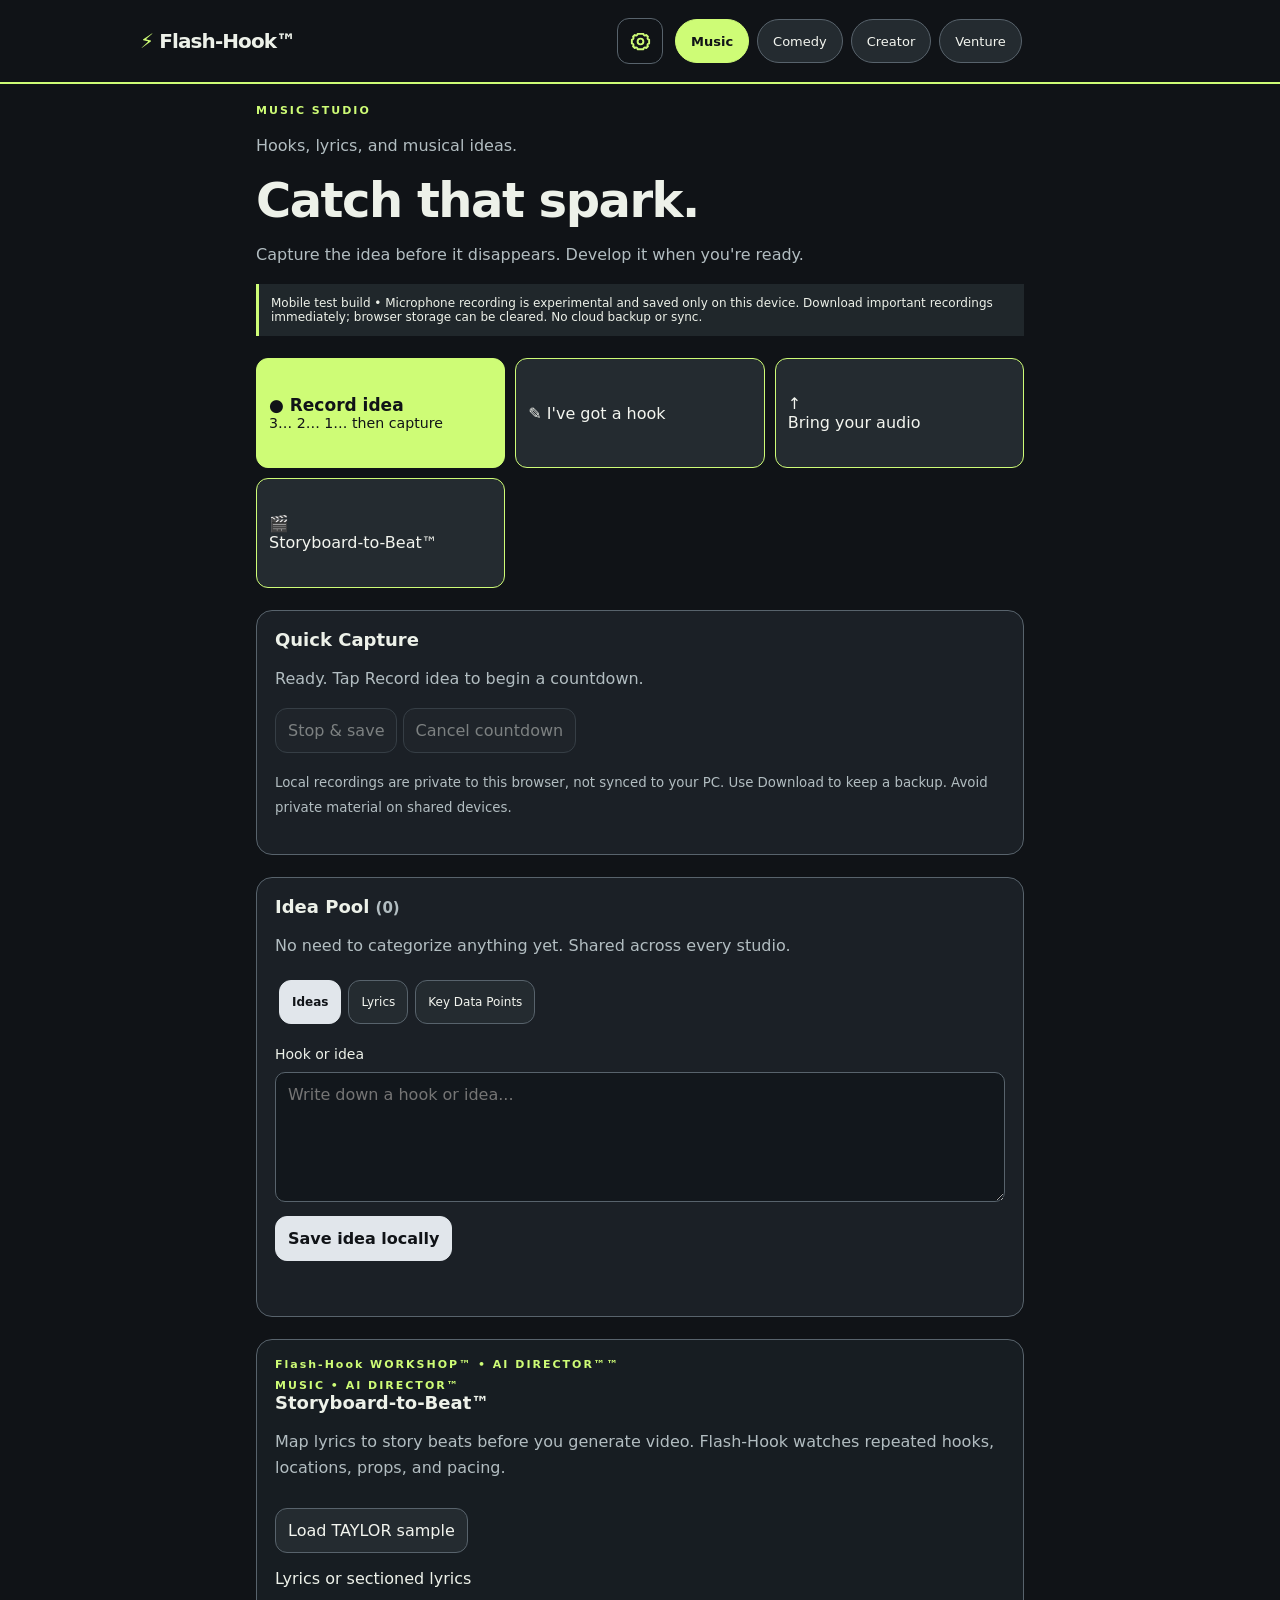
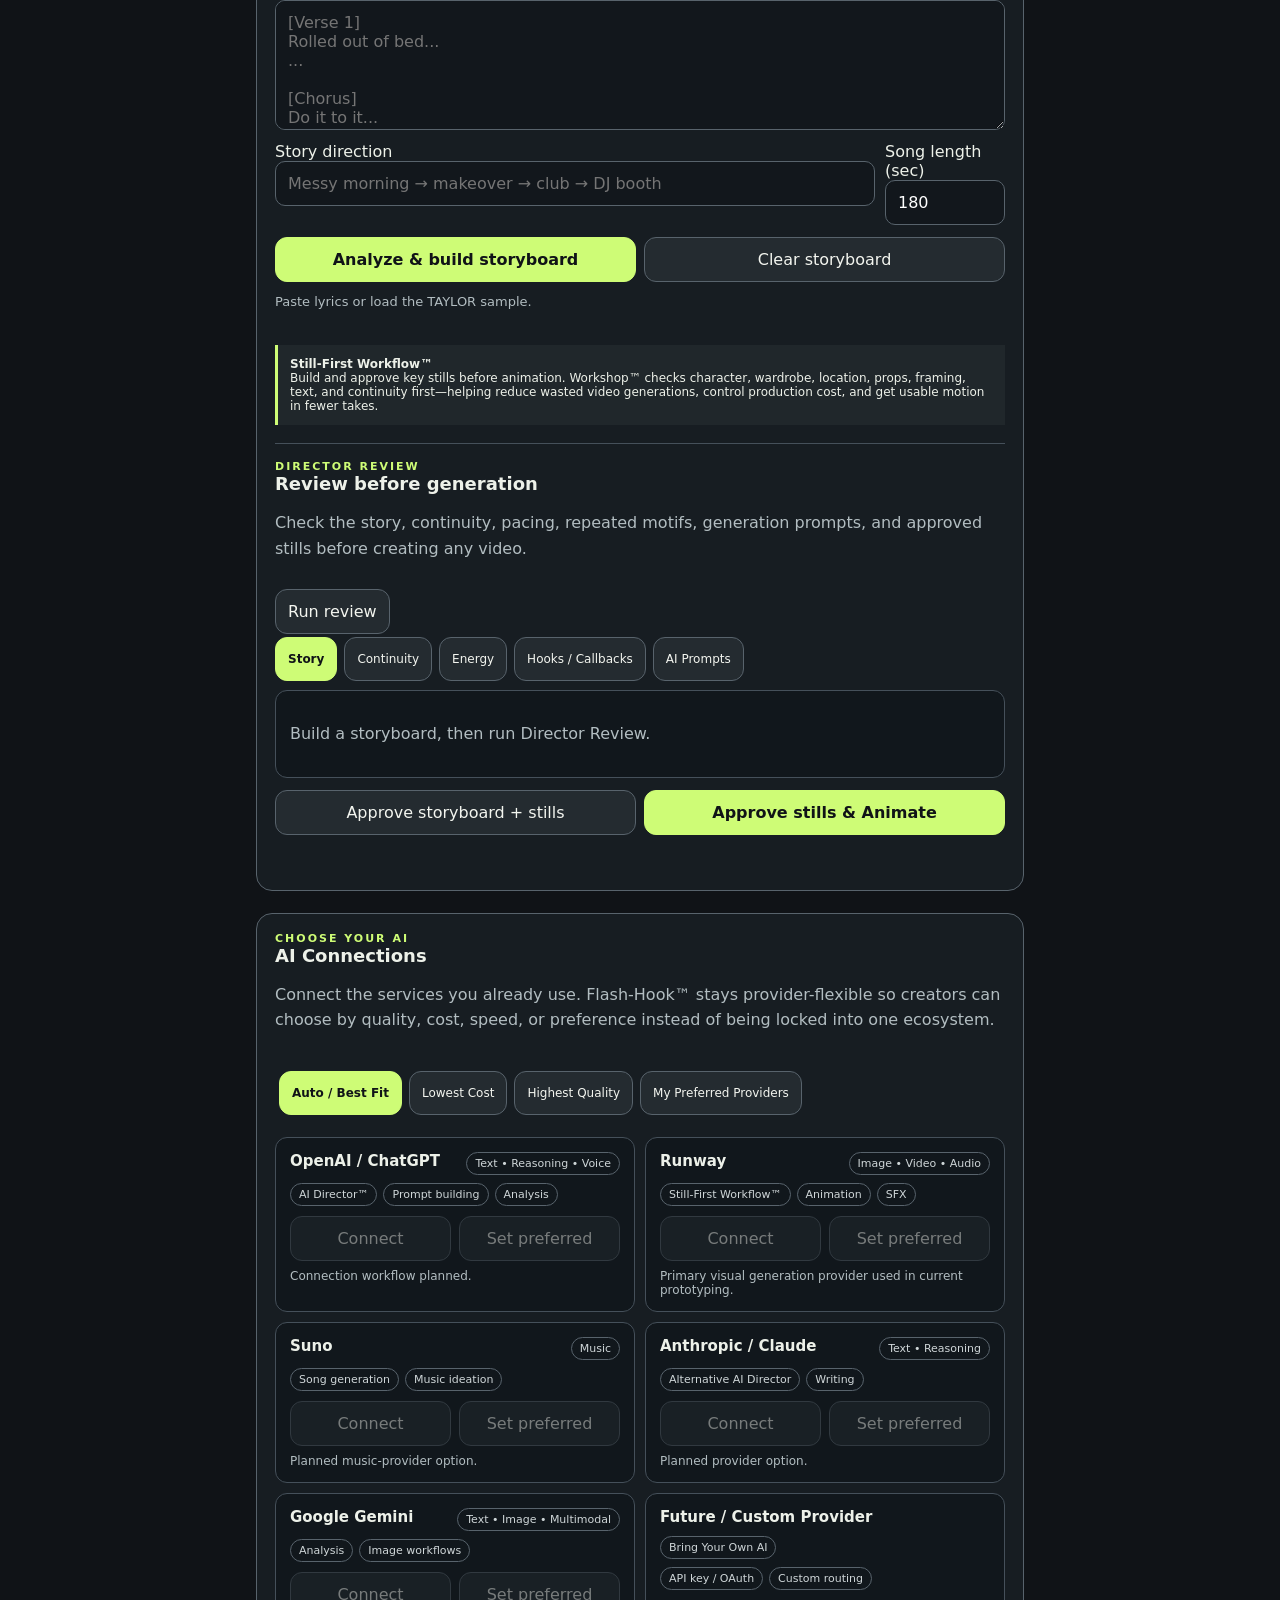
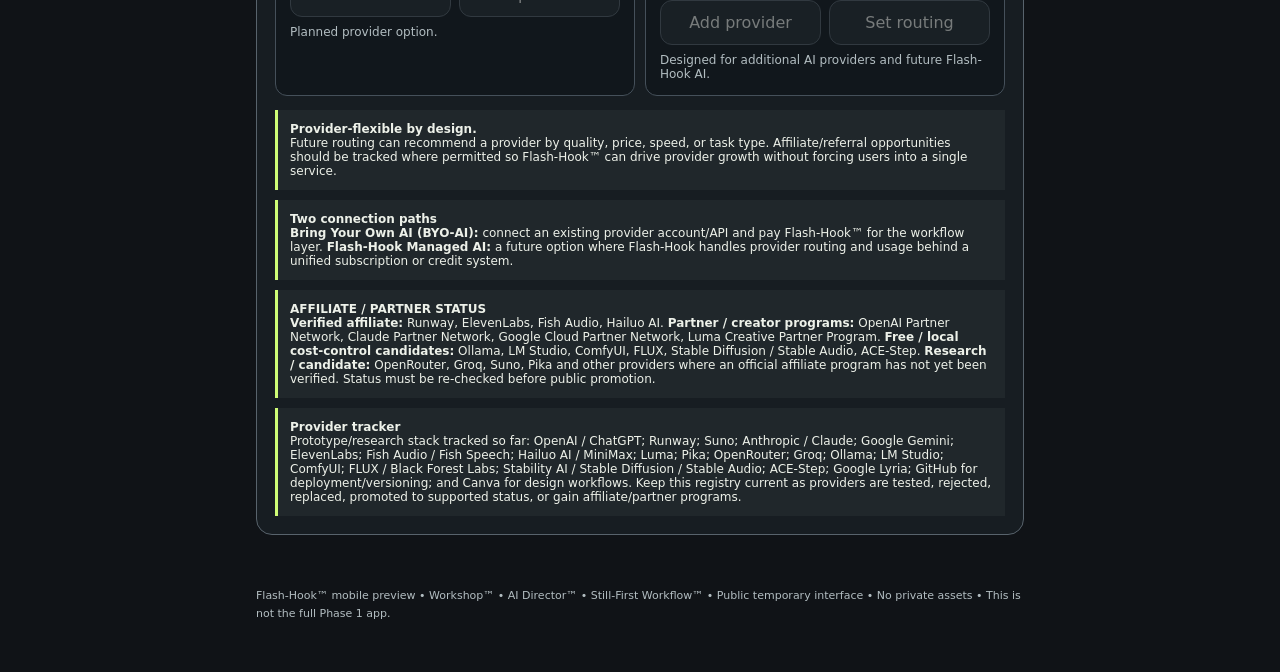
==== commit 8b209b82: "Rebrand public website to Flash-Hook" ====
--- a/index.html
+++ b/index.html
@@ -5,7 +5,7 @@
   <meta name="viewport" content="width=device-width,initial-scale=1">
   <meta name="robots" content="noindex,nofollow">
   <meta name="theme-color" content="#101317">
-  <title>FlashHook™ — Mobile Layout Preview</title>
+  <title>Flash-Hook™ — Mobile Layout Preview</title>
   <style>
     :root{font-family:system-ui,-apple-system,sans-serif;color:#edf1e9;background:#101317;color-scheme:dark;--accent:#cefc76;--accent-ink:#101317}
     *{box-sizing:border-box}body{margin:0}button,textarea,input,select,summary{font:inherit}button,select,summary{min-height:44px}button,select{border:1px solid #58636c;border-radius:12px;background:#242b30;color:#f3f5ef;padding:12px;cursor:pointer}button:focus-visible,summary:focus-visible,select:focus-visible,input:focus-visible,textarea:focus-visible{outline:3px solid var(--accent);outline-offset:4px}header{border-bottom:2px solid var(--accent);padding:18px 16px}.header-inner{max-width:1000px;margin:auto;display:flex;align-items:center;justify-content:space-between;flex-wrap:wrap;gap:16px}.brand{font-weight:900;font-size:20px;letter-spacing:-.9px}.brand span{color:var(--accent)}.studio-switch{display:flex;gap:8px;flex-wrap:wrap}.pill{border-radius:30px;padding:10px 15px;font-size:13px}.active,.studio-switch [aria-pressed="true"]{background:var(--accent);color:var(--accent-ink);border-color:var(--accent);font-weight:800}main{max-width:800px;margin:auto;padding:20px 16px}.eyebrow{font-size:11px;letter-spacing:2px;color:var(--accent);font-weight:700}h1{font-size:clamp(32px,7vw,48px);line-height:1.08;letter-spacing:-1.5px;margin:12px 0}h2{font-size:18px;margin:0 0 12px}p{color:#b2bdc1;line-height:1.6}small{color:#b2bdc1}section{margin:22px 0}.capture{display:grid;grid-template-columns:minmax(0,1fr) minmax(0,1fr);gap:10px}.capture button{text-align:left;min-height:110px;border-color:var(--accent)}.capture .record{grid-column:1/-1;background:var(--accent);color:var(--accent-ink);font-weight:800;font-size:17px;min-height:80px}.record small{display:block;color:inherit;font-weight:500}.panel{border:1px solid #58636c;border-radius:16px;padding:18px;background:#1b2026;min-width:0}.tabs{display:flex;gap:7px;overflow:auto;margin:18px 0;padding:4px}.tabs button{white-space:nowrap;font-size:12px}textarea{width:100%;border:1px solid #58636c;border-radius:10px;background:#12171c;color:#fff;padding:12px;min-height:130px}.item{padding:14px;border:1px solid #58636c;border-radius:10px;margin-top:9px;background:#13191e;white-space:pre-wrap;overflow-wrap:anywhere}.notice{font-size:12px;padding:12px;border-left:3px solid var(--accent);background:#20272b}.hidden{display:none}.pool{--accent:#e1e6eb;--accent-ink:#101317}.pool label{display:block;margin:10px 0;font-size:14px}.save{margin-top:10px}.status{font-size:13px;min-height:1.6em;margin:8px 0}.settings{margin-bottom:24px;border:1px solid #58636c;border-radius:14px;background:#1b2026;padding:0 14px}.settings summary{cursor:pointer;padding:12px 0;color:var(--accent);font-weight:700;width:fit-content}.settings-content{padding:0 0 16px}.settings p{font-size:14px;margin-top:4px}.color-grid{display:grid;gap:16px;margin:18px 0}.color-field label{display:block;font-weight:700;margin-bottom:8px}.color-field select{width:100%}.color-sample{display:inline-block;width:14px;height:14px;border:1px solid #b2bdc1;border-radius:50%;margin-right:8px;vertical-align:-1px}audio{display:block;width:100%;margin-top:10px}button:disabled{opacity:.45;cursor:not-allowed}footer{font-size:11px;color:#b2bdc1;padding:30px 0;line-height:1.6}@media(min-width:700px){.capture{grid-template-columns:repeat(3,minmax(0,1fr))}.capture .record{grid-column:auto}.color-grid{grid-template-columns:1fr 1fr}}@media(forced-colors:active){button[aria-pressed="true"],.active{outline:2px solid Highlight}.color-sample{forced-color-adjust:none}}
@@ -71,7 +71,7 @@
 </style>
 </head>
 <body>
-  <header><div class="header-inner"><div class="brand"><span aria-hidden="true">⚡︎</span> FLASHHOOK™</div><div class="studio-switch" id="studioButtons" role="group" aria-label="Choose studio"><button id="music" class="pill" aria-pressed="true">Music</button><button id="comedy" class="pill" aria-pressed="false">Comedy</button><button id="creator" class="pill" aria-pressed="false">Creator</button><button id="venture" class="pill" aria-pressed="false">Venture</button></div><div class="settings-anchor"><details class="settings" id="settings"><summary title="Settings" aria-label="Settings"><svg aria-hidden="true" width="23" height="23" viewBox="0 0 24 24" fill="none" stroke="currentColor" stroke-width="2" stroke-linecap="round" stroke-linejoin="round"><circle cx="12" cy="12" r="3"/><path d="M19.4 15a1.7 1.7 0 0 0 .34 1.88l.06.06-1.86 1.86-.06-.06A1.7 1.7 0 0 0 16 18.4a1.7 1.7 0 0 0-1 1.56V20h-6v-.04A1.7 1.7 0 0 0 8 18.4a1.7 1.7 0 0 0-1.88.34l-.06.06-1.86-1.86.06-.06A1.7 1.7 0 0 0 4.6 15 1.7 1.7 0 0 0 3.04 14H3v-4h.04A1.7 1.7 0 0 0 4.6 9a1.7 1.7 0 0 0-.34-1.88L4.2 7.06 6.06 5.2l.06.06A1.7 1.7 0 0 0 8 5.6 1.7 1.7 0 0 0 9 4.04V4h6v.04A1.7 1.7 0 0 0 16 5.6a1.7 1.7 0 0 0 1.88-.34l.06-.06 1.86 1.86-.06.06A1.7 1.7 0 0 0 19.4 9a1.7 1.7 0 0 0 1.56 1H21v4h-.04A1.7 1.7 0 0 0 19.4 15Z"/></svg></summary><div class="settings-content">
+  <header><div class="header-inner"><div class="brand"><span aria-hidden="true">⚡︎</span> Flash-Hook™</div><div class="studio-switch" id="studioButtons" role="group" aria-label="Choose studio"><button id="music" class="pill" aria-pressed="true">Music</button><button id="comedy" class="pill" aria-pressed="false">Comedy</button><button id="creator" class="pill" aria-pressed="false">Creator</button><button id="venture" class="pill" aria-pressed="false">Venture</button></div><div class="settings-anchor"><details class="settings" id="settings"><summary title="Settings" aria-label="Settings"><svg aria-hidden="true" width="23" height="23" viewBox="0 0 24 24" fill="none" stroke="currentColor" stroke-width="2" stroke-linecap="round" stroke-linejoin="round"><circle cx="12" cy="12" r="3"/><path d="M19.4 15a1.7 1.7 0 0 0 .34 1.88l.06.06-1.86 1.86-.06-.06A1.7 1.7 0 0 0 16 18.4a1.7 1.7 0 0 0-1 1.56V20h-6v-.04A1.7 1.7 0 0 0 8 18.4a1.7 1.7 0 0 0-1.88.34l-.06.06-1.86-1.86.06-.06A1.7 1.7 0 0 0 4.6 15 1.7 1.7 0 0 0 3.04 14H3v-4h.04A1.7 1.7 0 0 0 4.6 9a1.7 1.7 0 0 0-.34-1.88L4.2 7.06 6.06 5.2l.06.06A1.7 1.7 0 0 0 8 5.6 1.7 1.7 0 0 0 9 4.04V4h6v.04A1.7 1.7 0 0 0 16 5.6a1.7 1.7 0 0 0 1.88-.34l.06-.06 1.86 1.86-.06.06A1.7 1.7 0 0 0 19.4 9a1.7 1.7 0 0 0 1.56 1H21v4h-.04A1.7 1.7 0 0 0 19.4 15Z"/></svg></summary><div class="settings-content">
       <h2>Studio colors</h2><p id="colorHelp">Choose an accent for each studio. Changes apply immediately and stay in this browser. The shared Idea Pool keeps its neutral colors.</p>
       <div class="color-grid" id="colorFields">
         <div class="color-field"><label for="musicColor"><span id="musicSample" class="color-sample" aria-hidden="true"></span>Music accent</label><select id="musicColor" aria-describedby="colorHelp"></select></div>
@@ -92,9 +92,9 @@
       <p id="ideaStatus" class="status" role="status" aria-live="polite"></p>
     </section>
 
-    <section class="storyboard-panel" id="storyboardSection" aria-labelledby="storyboardTitle"><div class="eyebrow" style="margin-bottom:8px">FLASHHOOK WORKSHOP™ • AI DIRECTOR™™</div>
+    <section class="storyboard-panel" id="storyboardSection" aria-labelledby="storyboardTitle"><div class="eyebrow" style="margin-bottom:8px">Flash-Hook WORKSHOP™ • AI DIRECTOR™™</div>
       <div class="storyboard-head">
-        <div><div class="eyebrow" id="storyboardEyebrow">MUSIC • AI DIRECTOR™</div><h2 id="storyboardTitle">Storyboard-to-Beat™</h2><p id="storyboardIntro">Map lyrics to story beats before you generate video. FlashHook watches repeated hooks, locations, props, and pacing.</p></div>
+        <div><div class="eyebrow" id="storyboardEyebrow">MUSIC • AI DIRECTOR™</div><h2 id="storyboardTitle">Storyboard-to-Beat™</h2><p id="storyboardIntro">Map lyrics to story beats before you generate video. Flash-Hook watches repeated hooks, locations, props, and pacing.</p></div>
         <button id="loadTaylor">Load TAYLOR sample</button>
       </div>
       <div class="storyboard-controls">
@@ -140,7 +140,7 @@
         <div>
           <div class="eyebrow">CHOOSE YOUR AI</div>
           <h2 id="aiConnectionsTitle">AI Connections</h2>
-          <p>Connect the services you already use. FlashHook™ stays provider-flexible so creators can choose by quality, cost, speed, or preference instead of being locked into one ecosystem.</p>
+          <p>Connect the services you already use. Flash-Hook™ stays provider-flexible so creators can choose by quality, cost, speed, or preference instead of being locked into one ecosystem.</p>
         </div>
       </div>
 
@@ -157,17 +157,17 @@
         <div class="ai-card"><div class="ai-card-head"><h3>Suno</h3><span class="badge">Music</span></div><div class="ai-tags"><span class="ai-tag">Song generation</span><span class="ai-tag">Music ideation</span></div><div class="ai-actions"><button disabled>Connect</button><button disabled>Set preferred</button></div><div class="provider-note">Planned music-provider option.</div></div>
         <div class="ai-card"><div class="ai-card-head"><h3>Anthropic / Claude</h3><span class="badge">Text • Reasoning</span></div><div class="ai-tags"><span class="ai-tag">Alternative AI Director</span><span class="ai-tag">Writing</span></div><div class="ai-actions"><button disabled>Connect</button><button disabled>Set preferred</button></div><div class="provider-note">Planned provider option.</div></div>
         <div class="ai-card"><div class="ai-card-head"><h3>Google Gemini</h3><span class="badge">Text • Image • Multimodal</span></div><div class="ai-tags"><span class="ai-tag">Analysis</span><span class="ai-tag">Image workflows</span></div><div class="ai-actions"><button disabled>Connect</button><button disabled>Set preferred</button></div><div class="provider-note">Planned provider option.</div></div>
-        <div class="ai-card"><div class="ai-card-head"><h3>Future / Custom Provider</h3><span class="badge">Bring Your Own AI</span></div><div class="ai-tags"><span class="ai-tag">API key / OAuth</span><span class="ai-tag">Custom routing</span></div><div class="ai-actions"><button disabled>Add provider</button><button disabled>Set routing</button></div><div class="provider-note">Designed for additional AI providers and future FlashHook AI.</div></div>
+        <div class="ai-card"><div class="ai-card-head"><h3>Future / Custom Provider</h3><span class="badge">Bring Your Own AI</span></div><div class="ai-tags"><span class="ai-tag">API key / OAuth</span><span class="ai-tag">Custom routing</span></div><div class="ai-actions"><button disabled>Add provider</button><button disabled>Set routing</button></div><div class="provider-note">Designed for additional AI providers and future Flash-Hook AI.</div></div>
       </div>
 
       <div class="notice" style="margin-top:14px">
         <strong>Provider-flexible by design.</strong><br>
-        Future routing can recommend a provider by quality, price, speed, or task type. Affiliate/referral opportunities should be tracked where permitted so FlashHook™ can drive provider growth without forcing users into a single service.
+        Future routing can recommend a provider by quality, price, speed, or task type. Affiliate/referral opportunities should be tracked where permitted so Flash-Hook™ can drive provider growth without forcing users into a single service.
       </div>
 
       <div class="notice" style="margin-top:10px">
         <strong>Two connection paths</strong><br>
-        <strong>Bring Your Own AI (BYO-AI):</strong> connect an existing provider account/API and pay FlashHook™ for the workflow layer. <strong>FlashHook Managed AI:</strong> a future option where FlashHook handles provider routing and usage behind a unified subscription or credit system.
+        <strong>Bring Your Own AI (BYO-AI):</strong> connect an existing provider account/API and pay Flash-Hook™ for the workflow layer. <strong>Flash-Hook Managed AI:</strong> a future option where Flash-Hook handles provider routing and usage behind a unified subscription or credit system.
       </div>
 
       <div class="notice" style="margin-top:10px">
@@ -185,7 +185,7 @@
     </section>
 
 
-    <footer>FlashHook™ mobile preview • Workshop™ • AI Director™ • Still-First Workflow™ • Public temporary interface • No private assets • This is not the full Phase 1 app.</footer>
+    <footer>Flash-Hook™ mobile preview • Workshop™ • AI Director™ • Still-First Workflow™ • Public temporary interface • No private assets • This is not the full Phase 1 app.</footer>
   </main>
   <script>
     const $ = id => document.getElementById(id);
@@ -229,7 +229,7 @@
       if ($('storyboardJump')) $('storyboardJump').classList.remove('hidden');
       if ($('storyboardTitle')) {
         const configs={
-          music:{eyebrow:'MUSIC • AI DIRECTOR™',title:'Storyboard-to-Beat™',intro:'Map lyrics to story beats before you generate video. FlashHook watches repeated hooks, locations, props, and pacing.',label:'Lyrics or sectioned lyrics',placeholder:'[Verse 1]\nRolled out of bed...\n...\n\n[Chorus]\nDo it to it...'},
+          music:{eyebrow:'MUSIC • AI DIRECTOR™',title:'Storyboard-to-Beat™',intro:'Map lyrics to story beats before you generate video. Flash-Hook watches repeated hooks, locations, props, and pacing.',label:'Lyrics or sectioned lyrics',placeholder:'[Verse 1]\nRolled out of bed...\n...\n\n[Chorus]\nDo it to it...'},
           comedy:{eyebrow:'COMEDY • AI DIRECTOR™',title:'Bit to Scenes',intro:'Turn a comedy premise into setup, escalation, callbacks, visual beats, and AI-video instructions.',label:'Bit, premise, or rough script',placeholder:'Setup: I try to fix one tiny thing...\nEscalation: everything gets worse...\nCallback: the first problem returns...'},
           creator:{eyebrow:'CREATOR • AI DIRECTOR™',title:'Concept to Scenes',intro:'Turn a tutorial, reel, short, or YouTube idea into ordered shots and AI-video instructions.',label:'Tutorial, content idea, or rough script',placeholder:'Hook: show the problem\nStep 1: demonstrate...\nStep 2: compare...\nCTA: show final result'},
           venture:{eyebrow:'VENTURE • AI DIRECTOR™',title:'Pitch to Scenes',intro:'Turn a product, pitch, or explainer idea into a clear visual story and AI-video instructions.',label:'Pitch, product concept, or explainer outline',placeholder:'Problem: ...\nSolution: ...\nDemo: ...\nProof: ...\nCTA: ...'}
@@ -320,7 +320,7 @@
     const extension=t=>t.includes('mp4')?'m4a':t.includes('ogg')?'ogg':'webm';
     function setRecButtons(active, counting=false){$('record').disabled=active||counting;$('stopRecord').disabled=!active;$('cancelRecord').disabled=!counting;}
     function openRecDb(){return new Promise((resolve,reject)=>{if(!('indexedDB' in window))return reject(Error('IndexedDB unavailable'));const q=indexedDB.open('flashhook-preview-recordings-v1',1);q.onupgradeneeded=()=>q.result.createObjectStore('clips',{keyPath:'id'});q.onsuccess=()=>resolve(q.result);q.onerror=()=>reject(q.error);});}
-    async function renderRecordings(){recList.replaceChildren();try{const db=await openRecDb();const items=await new Promise((resolve,reject)=>{const q=db.transaction('clips').objectStore('clips').getAll();q.onsuccess=()=>resolve(q.result);q.onerror=()=>reject(q.error)});db.close();for(const clip of items.reverse()){const row=document.createElement('div');row.className='item';const title=document.createElement('div');title.textContent=new Date(clip.id).toLocaleString();const audio=document.createElement('audio');audio.controls=true;audio.preload='none';const url=URL.createObjectURL(clip.blob);audio.src=url;const download=document.createElement('a');download.href=url;download.download='FlashHook-Idea-'+clip.id+'.'+extension(clip.type);download.textContent='Download recording';download.style.cssText='display:inline-block;margin:12px 0;color:var(--accent)';row.append(title,audio,document.createElement('br'),download);recList.append(row);}}catch{recStatus.textContent='Recording library is unavailable. Download each recording when it finishes.';}}
+    async function renderRecordings(){recList.replaceChildren();try{const db=await openRecDb();const items=await new Promise((resolve,reject)=>{const q=db.transaction('clips').objectStore('clips').getAll();q.onsuccess=()=>resolve(q.result);q.onerror=()=>reject(q.error)});db.close();for(const clip of items.reverse()){const row=document.createElement('div');row.className='item';const title=document.createElement('div');title.textContent=new Date(clip.id).toLocaleString();const audio=document.createElement('audio');audio.controls=true;audio.preload='none';const url=URL.createObjectURL(clip.blob);audio.src=url;const download=document.createElement('a');download.href=url;download.download='Flash-Hook-Idea-'+clip.id+'.'+extension(clip.type);download.textContent='Download recording';download.style.cssText='display:inline-block;margin:12px 0;color:var(--accent)';row.append(title,audio,document.createElement('br'),download);recList.append(row);}}catch{recStatus.textContent='Recording library is unavailable. Download each recording when it finishes.';}}
     function releaseMic(){if(mediaStream){mediaStream.getTracks().forEach(t=>t.stop());mediaStream=null;}}
     function cancelCountdown(){if(countdownTimer){clearInterval(countdownTimer);countdownTimer=null;}countdownRemaining=0;setRecButtons(false);recStatus.textContent='Countdown canceled.';}
     $('cancelRecord').onclick=cancelCountdown;
@@ -340,7 +340,7 @@
             if(!blob.size){recStatus.textContent='Empty recording. Please try again.';return;}
             const id=Date.now();
             try{const db=await openRecDb();await new Promise((resolve,reject)=>{const q=db.transaction('clips','readwrite').objectStore('clips').put({id,blob,type});q.onsuccess=resolve;q.onerror=()=>reject(q.error)});db.close();recStatus.textContent='Saved locally. Download a backup before leaving.';await renderRecordings();}
-            catch{recStatus.textContent='Could not save to browser storage. Download the recording now.';const url=URL.createObjectURL(blob);const a=document.createElement('a');a.href=url;a.download='FlashHook-Idea-'+id+'.'+extension(type);a.textContent='Download unsaved recording';recList.prepend(a);}
+            catch{recStatus.textContent='Could not save to browser storage. Download the recording now.';const url=URL.createObjectURL(blob);const a=document.createElement('a');a.href=url;a.download='Flash-Hook-Idea-'+id+'.'+extension(type);a.textContent='Download unsaved recording';recList.prepend(a);}
           };
           recorder.start(1000);recordingStarted=Date.now();setRecButtons(true);recStatus.textContent='● Recording… tap Stop & save when finished.';
         }catch(err){releaseMic();setRecButtons(false);recStatus.textContent='Microphone unavailable or permission denied. Check Chrome site permissions.';}
@@ -352,7 +352,7 @@
     $('import').onclick = () => alert('Audio import is disabled in this public layout preview.');
 
 
-    // FlashHook AI Director Review
+    // Flash-Hook AI Director Review
     let lastStoryboardCards=[];
     let currentReviewTab='story';
     const esc=t=>String(t??'').replace(/[&<>"']/g,m=>({'&':'&amp;','<':'&lt;','>':'&gt;','"':'&quot;',"'":'&#39;'}[m]));
@@ -376,7 +376,7 @@
       const energy=[];
       if(studio==='music'){
         if(hooks.length) energy.push({type:'good',title:'Hook payoff available',text:hooks.length+' hook beat'+(hooks.length===1?'':'s')+' can carry the recurring crowd motif.'});
-        else energy.push({type:'warn',title:'No hook detected',text:'Mark chorus/hook sections so FlashHook can repeat and escalate the visual motif.'});
+        else energy.push({type:'warn',title:'No hook detected',text:'Mark chorus/hook sections so Flash-Hook can repeat and escalate the visual motif.'});
       }else{
         energy.push({type:'good',title:'Escalation path',text:'Use early beats for setup, middle beats for development, and final beats for payoff/CTA.'});
       }
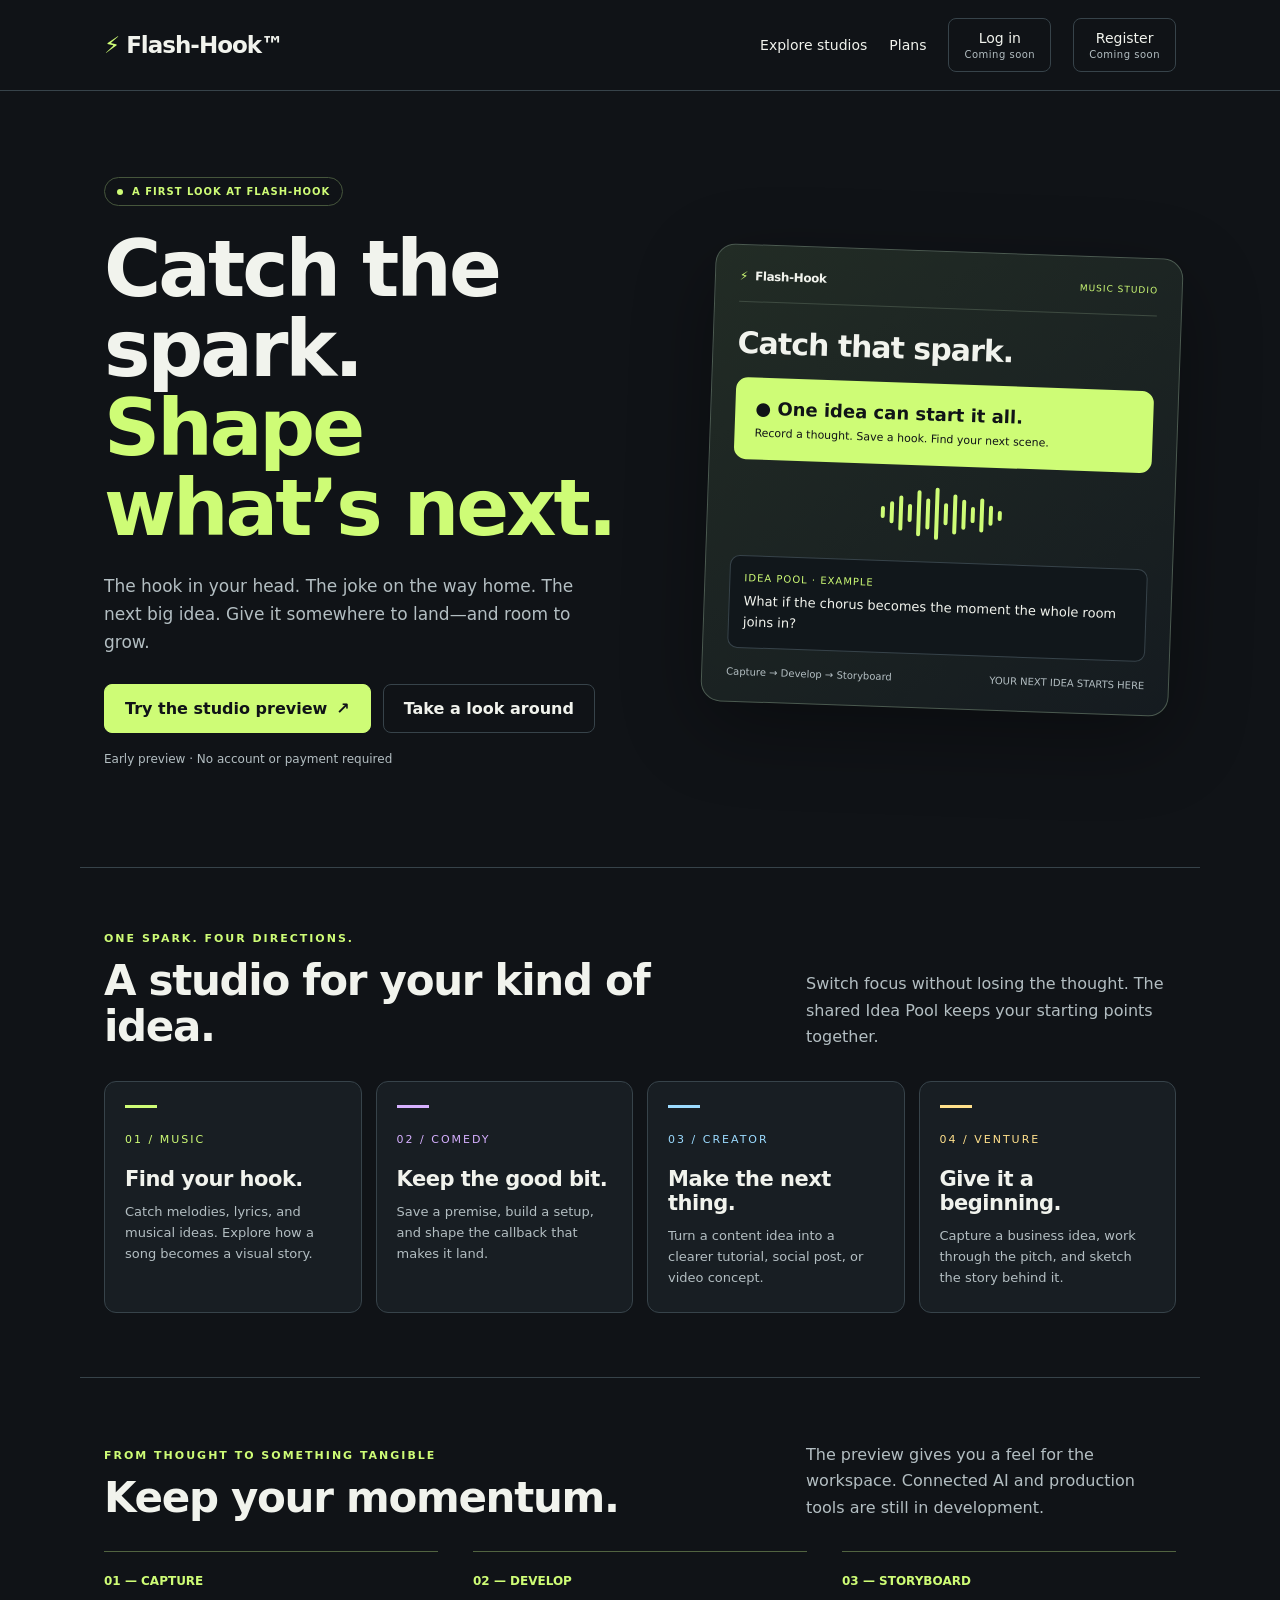
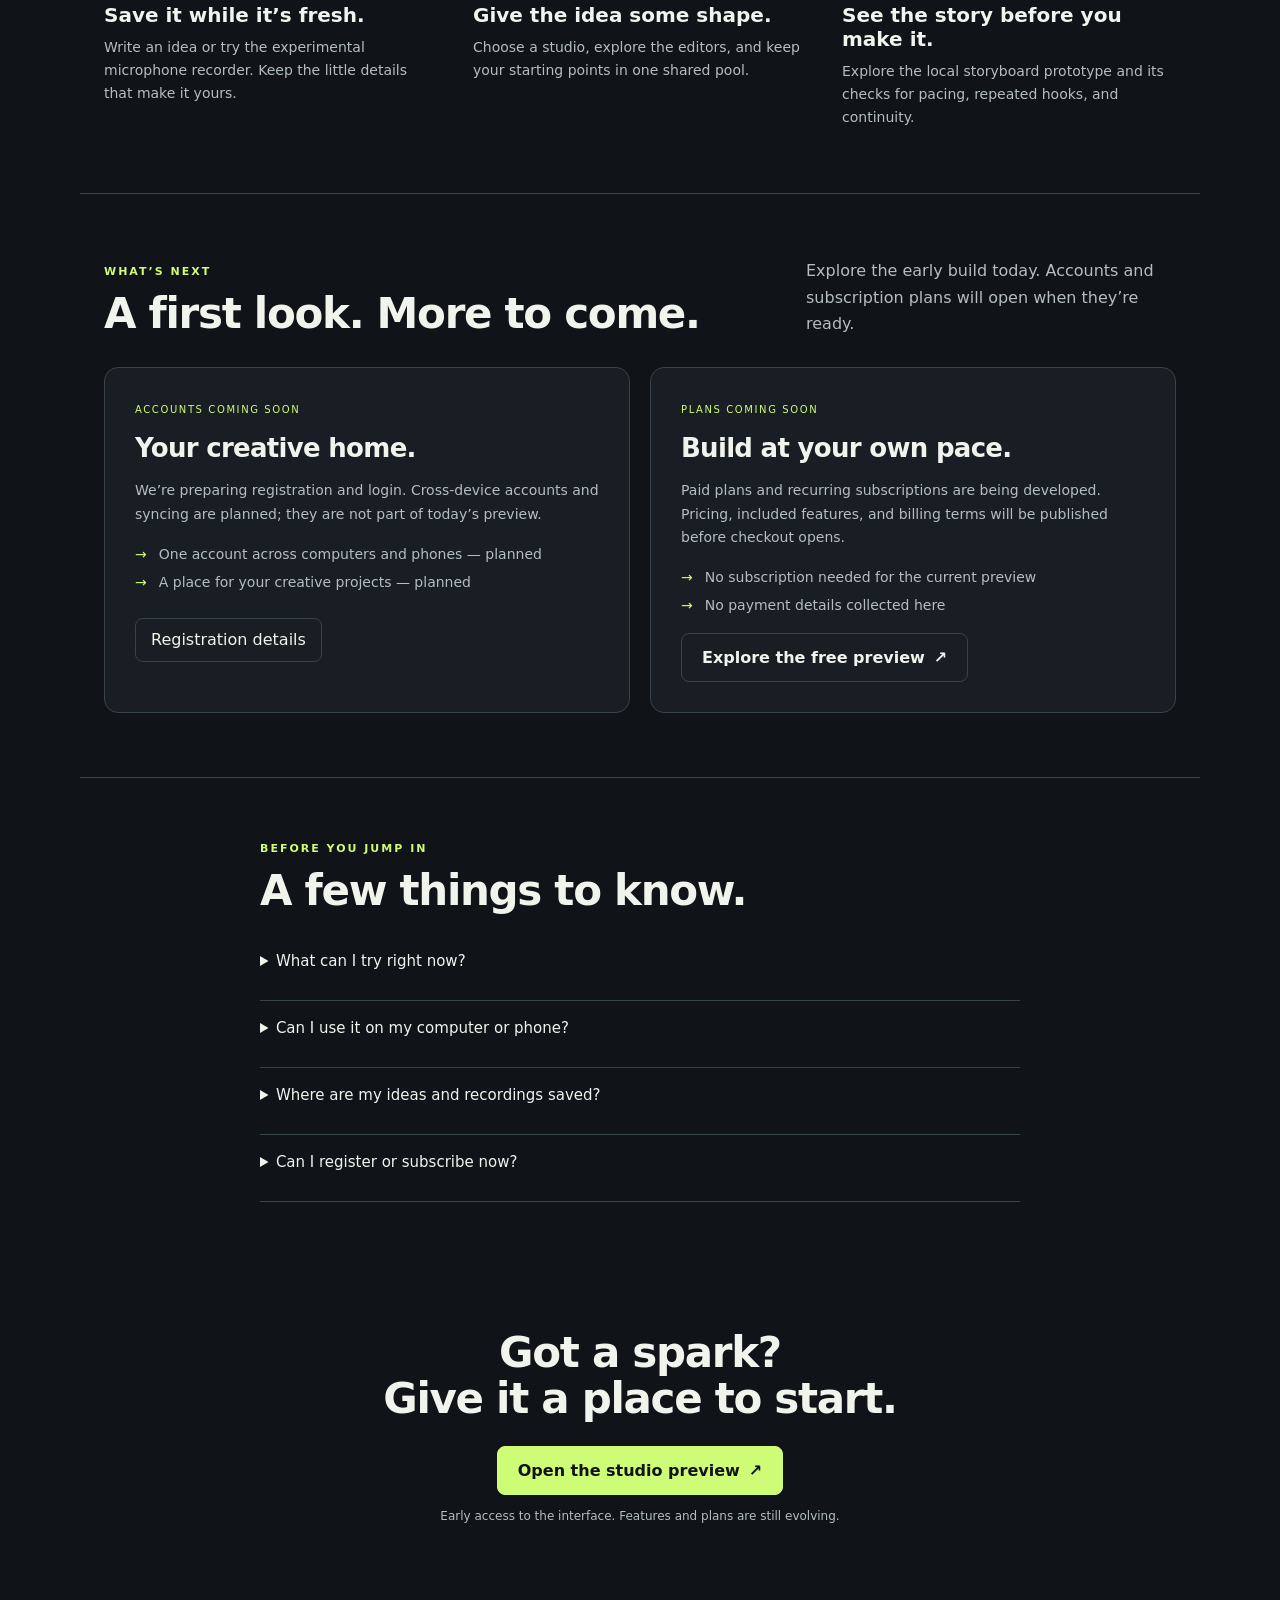
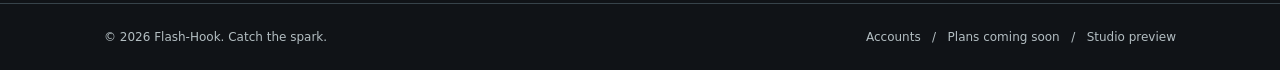
==== commit e80dee6a: "Launch Flash-Hook sneak peek with accounts and plans coming soon" ====
--- a/index.html
+++ b/index.html
@@ -1,563 +1,37 @@
 <!doctype html>
 <html lang="en">
 <head>
-  <meta charset="utf-8">
-  <meta name="viewport" content="width=device-width,initial-scale=1">
-  <meta name="robots" content="noindex,nofollow">
-  <meta name="theme-color" content="#101317">
-  <title>Flash-Hook™ — Mobile Layout Preview</title>
-  <style>
-    :root{font-family:system-ui,-apple-system,sans-serif;color:#edf1e9;background:#101317;color-scheme:dark;--accent:#cefc76;--accent-ink:#101317}
-    *{box-sizing:border-box}body{margin:0}button,textarea,input,select,summary{font:inherit}button,select,summary{min-height:44px}button,select{border:1px solid #58636c;border-radius:12px;background:#242b30;color:#f3f5ef;padding:12px;cursor:pointer}button:focus-visible,summary:focus-visible,select:focus-visible,input:focus-visible,textarea:focus-visible{outline:3px solid var(--accent);outline-offset:4px}header{border-bottom:2px solid var(--accent);padding:18px 16px}.header-inner{max-width:1000px;margin:auto;display:flex;align-items:center;justify-content:space-between;flex-wrap:wrap;gap:16px}.brand{font-weight:900;font-size:20px;letter-spacing:-.9px}.brand span{color:var(--accent)}.studio-switch{display:flex;gap:8px;flex-wrap:wrap}.pill{border-radius:30px;padding:10px 15px;font-size:13px}.active,.studio-switch [aria-pressed="true"]{background:var(--accent);color:var(--accent-ink);border-color:var(--accent);font-weight:800}main{max-width:800px;margin:auto;padding:20px 16px}.eyebrow{font-size:11px;letter-spacing:2px;color:var(--accent);font-weight:700}h1{font-size:clamp(32px,7vw,48px);line-height:1.08;letter-spacing:-1.5px;margin:12px 0}h2{font-size:18px;margin:0 0 12px}p{color:#b2bdc1;line-height:1.6}small{color:#b2bdc1}section{margin:22px 0}.capture{display:grid;grid-template-columns:minmax(0,1fr) minmax(0,1fr);gap:10px}.capture button{text-align:left;min-height:110px;border-color:var(--accent)}.capture .record{grid-column:1/-1;background:var(--accent);color:var(--accent-ink);font-weight:800;font-size:17px;min-height:80px}.record small{display:block;color:inherit;font-weight:500}.panel{border:1px solid #58636c;border-radius:16px;padding:18px;background:#1b2026;min-width:0}.tabs{display:flex;gap:7px;overflow:auto;margin:18px 0;padding:4px}.tabs button{white-space:nowrap;font-size:12px}textarea{width:100%;border:1px solid #58636c;border-radius:10px;background:#12171c;color:#fff;padding:12px;min-height:130px}.item{padding:14px;border:1px solid #58636c;border-radius:10px;margin-top:9px;background:#13191e;white-space:pre-wrap;overflow-wrap:anywhere}.notice{font-size:12px;padding:12px;border-left:3px solid var(--accent);background:#20272b}.hidden{display:none}.pool{--accent:#e1e6eb;--accent-ink:#101317}.pool label{display:block;margin:10px 0;font-size:14px}.save{margin-top:10px}.status{font-size:13px;min-height:1.6em;margin:8px 0}.settings{margin-bottom:24px;border:1px solid #58636c;border-radius:14px;background:#1b2026;padding:0 14px}.settings summary{cursor:pointer;padding:12px 0;color:var(--accent);font-weight:700;width:fit-content}.settings-content{padding:0 0 16px}.settings p{font-size:14px;margin-top:4px}.color-grid{display:grid;gap:16px;margin:18px 0}.color-field label{display:block;font-weight:700;margin-bottom:8px}.color-field select{width:100%}.color-sample{display:inline-block;width:14px;height:14px;border:1px solid #b2bdc1;border-radius:50%;margin-right:8px;vertical-align:-1px}audio{display:block;width:100%;margin-top:10px}button:disabled{opacity:.45;cursor:not-allowed}footer{font-size:11px;color:#b2bdc1;padding:30px 0;line-height:1.6}@media(min-width:700px){.capture{grid-template-columns:repeat(3,minmax(0,1fr))}.capture .record{grid-column:auto}.color-grid{grid-template-columns:1fr 1fr}}@media(forced-colors:active){button[aria-pressed="true"],.active{outline:2px solid Highlight}.color-sample{forced-color-adjust:none}}
-  .studio-menu{display:flex;align-items:center;gap:8px;flex-wrap:wrap}.studio-menu select{max-width:220px;min-width:140px}.add-category{display:flex;gap:8px;flex-wrap:wrap;margin:18px 0}.add-category input{min-width:0;flex:1;border:1px solid #58636c;border-radius:12px;background:#12171c;color:#fff;padding:12px;min-height:44px}.add-label{display:block;margin-top:20px}.studio-menu label{font-size:13px}
-/* Header gear is keyboard- and touch-accessible; hover shows its name on pointer devices. */
-.header-inner{position:relative;flex-wrap:wrap;gap:12px}.studio-switch{order:3;flex-basis:100%}.settings-anchor{order:2}.brand{flex:1}.studio-switch{flex:1;min-width:0;flex-wrap:wrap}.studio-switch .pill{flex-shrink:0}.settings-anchor{margin-left:auto;flex-shrink:0}.settings{margin:0;padding:0;border:0;background:transparent}.settings summary{position:relative;display:flex;align-items:center;justify-content:center;width:46px;height:46px;padding:9px;border:1px solid #58636c;border-radius:12px;list-style:none}.settings summary::-webkit-details-marker{display:none}.settings summary::marker{content:''}.settings summary:hover,.settings[open] summary{background:#2c3439}.settings summary:hover::after,.settings summary:focus-visible::after{content:'Settings';position:absolute;right:0;top:calc(100% + 7px);padding:6px 10px;background:#303942;color:#fff;border-radius:7px;font-size:12px;z-index:5}.settings-content{position:absolute;right:0;top:calc(100% + 9px);z-index:20;width:min(380px,calc(100vw - 32px));max-height:min(75vh,600px);overflow:auto;background:#1b2026;border:1px solid #58636c;border-radius:14px;box-shadow:0 16px 48px #000a;padding:18px}.settings-content h2{margin-top:0}@media(max-width:550px){.header-inner{flex-wrap:wrap}.brand{flex:1}.studio-switch{order:3;flex-basis:100%}.settings-anchor{order:2}.settings-content{top:54px}}
-/* Storyboard-to-Beat prototype */
-.storyboard-panel{border:1px solid #58636c;border-radius:16px;padding:18px;background:#171d22;min-width:0}
-.storyboard-head{display:flex;align-items:flex-start;justify-content:space-between;gap:12px;flex-wrap:wrap}
-.storyboard-head h2{margin-bottom:4px}
-.storyboard-controls{display:grid;gap:12px;margin-top:16px}
-.storyboard-row{display:grid;grid-template-columns:1fr 120px;gap:10px}
-.storyboard-row input,.storyboard-row select{width:100%;border:1px solid #58636c;border-radius:10px;background:#12171c;color:#fff;padding:12px;min-height:44px}
-.storyboard-actions{display:flex;gap:8px;flex-wrap:wrap}
-.storyboard-actions button{flex:1;min-width:150px}
-.storyboard-status{font-size:13px;color:#b2bdc1;margin:10px 0}
-.storyboard-warning{border-left:3px solid #ffdc80;background:#2a2518;padding:10px 12px;margin:10px 0;border-radius:6px}
-.storyboard-ok{border-left:3px solid var(--accent);background:#20272b;padding:10px 12px;margin:10px 0;border-radius:6px}
-.board-grid{display:grid;gap:12px;margin-top:14px}
-.beat-card{border:1px solid #58636c;border-radius:14px;background:#12171c;padding:14px}
-.beat-top{display:flex;align-items:center;justify-content:space-between;gap:10px;flex-wrap:wrap}
-.beat-time{font-size:12px;color:var(--accent);font-weight:800}
-.beat-badges{display:flex;gap:6px;flex-wrap:wrap}
-.badge{font-size:11px;border:1px solid #58636c;border-radius:999px;padding:4px 8px;color:#cfd6d8}
-.badge.hook{border-color:var(--accent);color:var(--accent)}
-.beat-lyric{font-weight:750;margin:10px 0 8px}
-.beat-card label{display:block;font-size:12px;color:#b2bdc1;margin-top:9px}
-.beat-card input,.beat-card textarea,.beat-card select{width:100%;border:1px solid #45505a;border-radius:9px;background:#171d22;color:#fff;padding:10px;min-height:42px}
-.beat-card textarea{min-height:72px}
-.storyboard-summary{display:grid;grid-template-columns:repeat(3,minmax(0,1fr));gap:8px;margin:12px 0}
-.metric{border:1px solid #45505a;border-radius:10px;padding:10px;text-align:center}
-.metric strong{display:block;font-size:20px;color:var(--accent)}
-@media(max-width:560px){.storyboard-row{grid-template-columns:1fr}.storyboard-summary{grid-template-columns:1fr 1fr}.storyboard-actions button{min-width:100%}}
-
-/* AI Connections */
-.ai-connections{margin-top:22px;border:1px solid #58636c;border-radius:16px;padding:18px;background:#171d22}
-.ai-grid{display:grid;gap:10px;margin-top:14px}
-.ai-card{border:1px solid #45505a;border-radius:12px;padding:14px;background:#11171c}
-.ai-card-head{display:flex;align-items:flex-start;justify-content:space-between;gap:10px;flex-wrap:wrap}
-.ai-card h3{margin:0;font-size:15px}
-.ai-tags{display:flex;gap:6px;flex-wrap:wrap;margin-top:8px}
-.ai-tag{font-size:11px;border:1px solid #58636c;border-radius:999px;padding:4px 8px;color:#cfd6d8}
-.ai-actions{display:flex;gap:8px;flex-wrap:wrap;margin-top:10px}
-.ai-actions button{flex:1;min-width:140px}
-.provider-note{font-size:12px;color:#b2bdc1;margin-top:8px}
-@media(min-width:700px){.ai-grid{grid-template-columns:1fr 1fr}}
-
-
-/* AI Director Review */
-.director-review{margin-top:18px;border-top:1px solid #45505a;padding-top:16px}
-.review-tabs{display:flex;gap:7px;overflow:auto;padding:3px 0 9px}
-.review-tabs button{white-space:nowrap;font-size:12px}
-.review-pane{border:1px solid #45505a;border-radius:12px;background:#11171c;padding:14px}
-.review-list{display:grid;gap:9px}
-.review-item{border:1px solid #45505a;border-radius:10px;padding:11px;background:#171d22}
-.review-item strong{display:block;margin-bottom:4px}
-.review-good{border-left:3px solid var(--accent)}
-.review-warn{border-left:3px solid #ffdc80}
-.review-actions{display:flex;gap:8px;flex-wrap:wrap;margin-top:12px}
-.review-actions button{flex:1;min-width:150px}
-.approve-generate{background:var(--accent);color:var(--accent-ink);font-weight:850;border-color:var(--accent)}
-
+<meta charset="utf-8"><meta name="viewport" content="width=device-width,initial-scale=1">
+<meta name="theme-color" content="#101317">
+<meta name="description" content="Meet Flash-Hook: a creative workspace for catching ideas and shaping music, comedy, creator content, and new ventures. Explore the early studio preview.">
+<title>Flash-Hook — Catch the spark. Shape what’s next.</title>
+<style>
+:root{color-scheme:dark;--bg:#101317;--panel:#181e23;--ink:#f1f3ed;--muted:#b3bec2;--lime:#cefc76;--line:#37434a;font-family:Inter,ui-sans-serif,system-ui,-apple-system,BlinkMacSystemFont,"Segoe UI",sans-serif}
+*{box-sizing:border-box}html{scroll-behavior:smooth}body{margin:0;background:var(--bg);color:var(--ink)}a{color:inherit;text-decoration:none}button{font:inherit;cursor:pointer}a:focus-visible,button:focus-visible,summary:focus-visible{outline:3px solid var(--lime);outline-offset:5px}button,a{touch-action:manipulation}p{line-height:1.65;color:var(--muted)}.wrap{max-width:1120px;margin:auto;padding:0 24px}.skip{position:absolute;left:16px;top:-80px;padding:12px;background:var(--lime);color:#101317;z-index:5}.skip:focus{top:8px}
+header{border-bottom:1px solid var(--line)}nav{display:flex;align-items:center;justify-content:space-between;gap:20px;min-height:90px;flex-wrap:wrap;padding-top:18px!important;padding-bottom:18px!important}.brand{font-size:23px;font-weight:850;letter-spacing:-1px}.bolt{color:var(--lime);margin-right:7px}.navlinks{display:flex;gap:22px;align-items:center;font-size:14px;flex-wrap:wrap}.navlinks>a:hover{color:var(--lime)}.quiet{border:1px solid var(--line);border-radius:8px;background:none;color:var(--ink);padding:11px 15px;min-height:44px}.tiny{font-size:10px;letter-spacing:.5px;color:var(--muted);display:block;margin-top:3px}.button{display:inline-flex;align-items:center;justify-content:center;gap:9px;background:var(--lime);color:#101317;font-weight:750;min-height:48px;padding:14px 20px;border-radius:8px;border:1px solid var(--lime)}.button:hover{background:#dcffa0}.button.secondary{background:transparent;border-color:var(--line);color:var(--ink)}.button.secondary:hover,.quiet:hover{background:#252e34}
+.hero{display:grid;grid-template-columns:1.15fr 1fr;align-items:center;gap:65px;padding-top:86px;padding-bottom:85px}.eyebrow{color:var(--lime);font-size:11px;letter-spacing:2px;font-weight:750;text-transform:uppercase}.badge{display:inline-flex;align-items:center;gap:9px;border:1px solid #46563c;border-radius:99px;padding:8px 12px;letter-spacing:1px;font-size:10px;font-weight:700;color:var(--lime)}.dot{width:6px;height:6px;border-radius:50%;background:var(--lime)}
+h1{font-size:clamp(44px,6.7vw,78px);line-height:1.02;letter-spacing:-3px;margin:24px 0}h1 em{font-style:normal;color:var(--lime)}.hero p{font-size:17px;max-width:490px}.actions{display:flex;flex-wrap:wrap;gap:12px;margin-top:28px}.fine{font-size:12px!important;margin-top:17px}.preview{position:relative;border:1px solid #4b5a50;border-radius:20px;background:linear-gradient(145deg,#222c25,#151b20);box-shadow:0 24px 80px #0005;transform:rotate(2deg);padding:24px}.preview-top{display:flex;justify-content:space-between;align-items:center;border-bottom:1px solid #3e4b41;padding-bottom:18px;font-size:12px}.preview-top b{letter-spacing:-.4px}.live-label{font-size:9px;color:var(--lime);letter-spacing:1px}.preview h2{font-size:30px;letter-spacing:-1px;margin:24px 0 18px}.capture-card{padding:20px;border-radius:12px;color:#101317;background:var(--lime);font-weight:800;font-size:18px}.capture-card small{display:block;font-size:11px;font-weight:500;margin-top:8px}.wave{display:flex;align-items:center;justify-content:center;gap:5px;height:56px;margin:20px 0}.wave i{background:var(--lime);width:4px;border-radius:4px;height:var(--h)}.note{border:1px solid var(--line);border-radius:10px;padding:14px;background:#11171b;font-size:13px;line-height:1.6}.note span{display:block;color:var(--lime);font-size:10px;letter-spacing:1px;margin-bottom:5px}.preview-foot{font-size:10px;color:var(--muted);margin-top:18px;display:flex;justify-content:space-between}.section{padding-top:64px;padding-bottom:64px;border-top:1px solid var(--line)}.section-head{display:flex;justify-content:space-between;gap:40px;align-items:end;margin-bottom:30px}.section-head p{max-width:370px;margin:0}h2{font-size:clamp(28px,4vw,42px);letter-spacing:-1.3px;line-height:1.1;margin:13px 0 0}.studios{display:grid;grid-template-columns:repeat(4,1fr);gap:14px}.studio{border:1px solid var(--line);border-radius:12px;background:var(--panel);padding:23px 20px}.studio .number{font-size:11px;color:var(--color);letter-spacing:2px}.studio h3{font-size:21px;letter-spacing:-.5px;margin:20px 0 10px}.studio p{font-size:13px;margin:0}.studio:before{content:"";display:block;height:3px;width:32px;background:var(--color);margin-bottom:20px}.steps{display:grid;grid-template-columns:repeat(3,1fr);gap:35px}.step{border-top:1px solid #526441;padding-top:18px}.step b{color:var(--lime);font-size:12px}.step h3{margin:14px 0 9px;font-size:20px}.step p{font-size:14px;margin:0}.launch{display:grid;grid-template-columns:1fr 1fr;gap:20px}.launch-card{border:1px solid var(--line);border-radius:14px;padding:30px;background:var(--panel)}.launch-card h3{font-size:26px;letter-spacing:-.7px;margin:16px 0}.launch-card p{font-size:14px}.launch-card ul{list-style:none;padding:0;line-height:2;color:var(--muted);font-size:14px}.launch-card li:before{content:"→";color:var(--lime);margin-right:12px}.launch-card .quiet{margin-top:8px}.coming{color:var(--lime);text-transform:uppercase;font-size:10px;letter-spacing:1.6px}.faq{max-width:760px;margin:auto}details{border-bottom:1px solid var(--line);padding:18px 0}summary{font-size:15px;cursor:pointer;min-height:30px}details p{font-size:14px}.closing{text-align:center;padding:64px 20px}.closing h2{margin:0 0 24px}.closing p{font-size:12px}footer{border-top:1px solid var(--line);padding:26px 0;font-size:12px;color:var(--muted)}.foot{display:flex;gap:22px;justify-content:space-between;flex-wrap:wrap}.foot a:hover{color:var(--lime)}dialog{background:#1b2228;border:1px solid #566749;border-radius:16px;color:var(--ink);padding:28px;max-width:440px;width:calc(100% - 32px)}dialog::backdrop{background:#000b}dialog h2{font-size:28px;margin:0 0 15px}dialog p{font-size:14px}.dialog-actions{display:flex;flex-wrap:wrap;gap:10px;margin-top:22px}@media(max-width:850px){.hero{gap:35px}.studios{grid-template-columns:1fr 1fr}.navlinks{gap:13px}.hero{padding-top:55px;padding-bottom:60px}.preview{padding:19px}h1{letter-spacing:-2px}}@media(max-width:650px){.wrap{padding:0 20px}nav{align-items:flex-start}.brand{font-size:21px}.navlinks{font-size:12px;gap:12px}.navlinks .explore{display:none}.quiet{font-size:12px;padding:9px 12px}.hero{grid-template-columns:1fr;gap:40px}.hero p{font-size:16px}.preview{transform:none;max-width:450px;width:100%;margin:auto}.section{padding-top:44px;padding-bottom:44px}.section-head{display:block}.section-head p{margin-top:20px}.studios{gap:10px}.studio{padding:19px 15px}.studio h3{font-size:19px}.steps,.launch{grid-template-columns:1fr}.steps{gap:24px}.launch-card{padding:24px}h1{font-size:56px}.actions .button{flex:1 1 100%}.closing{padding:45px 0}}@media(prefers-reduced-motion:reduce){html{scroll-behavior:auto}}
 </style>
 </head>
 <body>
-  <header><div class="header-inner"><div class="brand"><span aria-hidden="true">⚡︎</span> Flash-Hook™</div><div class="studio-switch" id="studioButtons" role="group" aria-label="Choose studio"><button id="music" class="pill" aria-pressed="true">Music</button><button id="comedy" class="pill" aria-pressed="false">Comedy</button><button id="creator" class="pill" aria-pressed="false">Creator</button><button id="venture" class="pill" aria-pressed="false">Venture</button></div><div class="settings-anchor"><details class="settings" id="settings"><summary title="Settings" aria-label="Settings"><svg aria-hidden="true" width="23" height="23" viewBox="0 0 24 24" fill="none" stroke="currentColor" stroke-width="2" stroke-linecap="round" stroke-linejoin="round"><circle cx="12" cy="12" r="3"/><path d="M19.4 15a1.7 1.7 0 0 0 .34 1.88l.06.06-1.86 1.86-.06-.06A1.7 1.7 0 0 0 16 18.4a1.7 1.7 0 0 0-1 1.56V20h-6v-.04A1.7 1.7 0 0 0 8 18.4a1.7 1.7 0 0 0-1.88.34l-.06.06-1.86-1.86.06-.06A1.7 1.7 0 0 0 4.6 15 1.7 1.7 0 0 0 3.04 14H3v-4h.04A1.7 1.7 0 0 0 4.6 9a1.7 1.7 0 0 0-.34-1.88L4.2 7.06 6.06 5.2l.06.06A1.7 1.7 0 0 0 8 5.6 1.7 1.7 0 0 0 9 4.04V4h6v.04A1.7 1.7 0 0 0 16 5.6a1.7 1.7 0 0 0 1.88-.34l.06-.06 1.86 1.86-.06.06A1.7 1.7 0 0 0 19.4 9a1.7 1.7 0 0 0 1.56 1H21v4h-.04A1.7 1.7 0 0 0 19.4 15Z"/></svg></summary><div class="settings-content">
-      <h2>Studio colors</h2><p id="colorHelp">Choose an accent for each studio. Changes apply immediately and stay in this browser. The shared Idea Pool keeps its neutral colors.</p>
-      <div class="color-grid" id="colorFields">
-        <div class="color-field"><label for="musicColor"><span id="musicSample" class="color-sample" aria-hidden="true"></span>Music accent</label><select id="musicColor" aria-describedby="colorHelp"></select></div>
-        <div class="color-field"><label for="comedyColor"><span id="comedySample" class="color-sample" aria-hidden="true"></span>Comedy accent</label><select id="comedyColor" aria-describedby="colorHelp"></select></div>
-      </div>
-      <label class="add-label" for="categoryName">Add a category</label><div class="add-category"><input id="categoryName" maxlength="32" placeholder="Category name" autocomplete="off"><button id="addCategory">Add category</button></div><button id="resetColors">Restore default colors</button><p id="colorStatus" class="status" role="status" aria-live="polite"></p>
-    </div></details></div></div></header>
-  <main>
-    <div class="eyebrow" id="mode" aria-live="polite">MUSIC STUDIO</div><p id="studioDescription">Hooks, lyrics, and musical ideas.</p>
-    <h1>Catch that spark.</h1><p>Capture the idea before it disappears. Develop it when you're ready.</p>
-    <div class="notice">Mobile test build • Microphone recording is experimental and saved only on this device. Download important recordings immediately; browser storage can be cleared. No cloud backup or sync.</div>
-    <section class="capture" aria-label="Capture an idea"><button class="record" id="record">● Record idea <small>3… 2… 1… then capture</small></button><button id="hook">✎<br>I've got a hook</button><button id="import">↑<br>Bring your audio</button><button id="storyboardJump">🎬<br>Storyboard-to-Beat™</button></section>
-    <section class="panel" id="recordingPanel" aria-label="Recording controls"><h2>Quick Capture</h2><p id="recordStatus" role="status" aria-live="polite">Ready. Tap Record idea to begin a countdown.</p><button id="stopRecord" disabled>Stop &amp; save</button> <button id="cancelRecord" disabled>Cancel countdown</button><div id="recordings"></div><p><small>Local recordings are private to this browser, not synced to your PC. Use Download to keep a backup. Avoid private material on shared devices.</small></p></section><section class="panel pool" aria-labelledby="poolTitle"><h2 id="poolTitle">Idea Pool <small id="count">(0)</small></h2><p>No need to categorize anything yet. Shared across every studio.</p><div id="ideas"></div>
-      <div class="tabs" role="group" aria-label="Idea Pool editors"><button class="active" id="ideasTab" aria-pressed="true" aria-controls="ideasPane">Ideas</button><button id="lyricsTab" aria-pressed="false" aria-controls="lyricsPane">Lyrics</button><button id="notesTab" aria-pressed="false" aria-controls="notesPane">Key Data Points</button></div>
-      <div id="ideasPane"><label for="ideaText">Hook or idea</label><textarea id="ideaText" placeholder="Write down a hook or idea..."></textarea><button id="save" class="active save">Save idea locally</button></div>
-      <div id="lyricsPane" class="hidden"><label for="lyricsText">Lyrics editor preview</label><textarea id="lyricsText" placeholder="Lyrics editor preview"></textarea></div>
-      <div id="notesPane" class="hidden"><label for="notesText">Key Data Points preview</label><textarea id="notesText" placeholder="Key Data Points preview"></textarea></div>
-      <p id="ideaStatus" class="status" role="status" aria-live="polite"></p>
-    </section>
-
-    <section class="storyboard-panel" id="storyboardSection" aria-labelledby="storyboardTitle"><div class="eyebrow" style="margin-bottom:8px">Flash-Hook WORKSHOP™ • AI DIRECTOR™™</div>
-      <div class="storyboard-head">
-        <div><div class="eyebrow" id="storyboardEyebrow">MUSIC • AI DIRECTOR™</div><h2 id="storyboardTitle">Storyboard-to-Beat™</h2><p id="storyboardIntro">Map lyrics to story beats before you generate video. Flash-Hook watches repeated hooks, locations, props, and pacing.</p></div>
-        <button id="loadTaylor">Load TAYLOR sample</button>
-      </div>
-      <div class="storyboard-controls">
-        <label for="storyLyrics" id="storySourceLabel">Lyrics or sectioned lyrics</label>
-        <textarea id="storyLyrics" placeholder="[Verse 1]&#10;Rolled out of bed...&#10;...&#10;&#10;[Chorus]&#10;Do it to it..."></textarea>
-        <div class="storyboard-row">
-          <div><label for="storyConcept">Story direction</label><input id="storyConcept" placeholder="Messy morning → makeover → club → DJ booth"></div>
-          <div><label for="storyDuration">Song length (sec)</label><input id="storyDuration" type="number" min="15" max="1200" step="1" value="180"></div>
-        </div>
-        <div class="storyboard-actions">
-          <button class="active" id="buildStoryboard">Analyze & build storyboard</button>
-          <button id="clearStoryboard">Clear storyboard</button>
-        </div>
-      </div>
-      <p class="storyboard-status" id="storyboardStatus" role="status" aria-live="polite">Paste lyrics or load the TAYLOR sample.</p>
-      <div id="storyboardChecks"></div>
-      <div id="storyboardSummary"></div>
-      <div class="board-grid" id="storyboardCards"></div>
-      <div class="notice" id="stillFirstNotice" style="margin-top:18px">
-        <strong>Still-First Workflow™</strong><br>
-        Build and approve key stills before animation. Workshop™ checks character, wardrobe, location, props, framing, text, and continuity first—helping reduce wasted video generations, control production cost, and get usable motion in fewer takes.
-      </div>
-      <div class="director-review" id="directorReview">
-        <div class="storyboard-head"><div><div class="eyebrow">DIRECTOR REVIEW</div><h2>Review before generation</h2><p>Check the story, continuity, pacing, repeated motifs, generation prompts, and approved stills before creating any video.</p></div><button id="runDirectorReview">Run review</button></div>
-        <div class="review-tabs" role="group" aria-label="Director review sections">
-          <button class="active" data-review="story">Story</button>
-          <button data-review="continuity">Continuity</button>
-          <button data-review="energy">Energy</button>
-          <button data-review="motifs">Hooks / Callbacks</button>
-          <button data-review="prompts">AI Prompts</button>
-        </div>
-        <div class="review-pane" id="reviewPane"><p>Build a storyboard, then run Director Review.</p></div>
-        <div class="review-actions">
-          <button id="approveStoryboard">Approve storyboard + stills</button>
-          <button id="approveGenerate" class="approve-generate">Approve stills &amp; Animate</button>
-        </div>
-        <p class="status" id="directorStatus" role="status" aria-live="polite"></p>
-      </div>
-    </section>
-
-    <section class="ai-connections" id="aiConnections" aria-labelledby="aiConnectionsTitle">
-      <div class="storyboard-head">
-        <div>
-          <div class="eyebrow">CHOOSE YOUR AI</div>
-          <h2 id="aiConnectionsTitle">AI Connections</h2>
-          <p>Connect the services you already use. Flash-Hook™ stays provider-flexible so creators can choose by quality, cost, speed, or preference instead of being locked into one ecosystem.</p>
-        </div>
-      </div>
-
-      <div class="tabs" role="group" aria-label="AI provider routing preferences">
-        <button class="active" aria-pressed="true">Auto / Best Fit</button>
-        <button aria-pressed="false">Lowest Cost</button>
-        <button aria-pressed="false">Highest Quality</button>
-        <button aria-pressed="false">My Preferred Providers</button>
-      </div>
-
-      <div class="ai-grid">
-        <div class="ai-card"><div class="ai-card-head"><h3>OpenAI / ChatGPT</h3><span class="badge">Text • Reasoning • Voice</span></div><div class="ai-tags"><span class="ai-tag">AI Director™</span><span class="ai-tag">Prompt building</span><span class="ai-tag">Analysis</span></div><div class="ai-actions"><button disabled>Connect</button><button disabled>Set preferred</button></div><div class="provider-note">Connection workflow planned.</div></div>
-        <div class="ai-card"><div class="ai-card-head"><h3>Runway</h3><span class="badge">Image • Video • Audio</span></div><div class="ai-tags"><span class="ai-tag">Still-First Workflow™</span><span class="ai-tag">Animation</span><span class="ai-tag">SFX</span></div><div class="ai-actions"><button disabled>Connect</button><button disabled>Set preferred</button></div><div class="provider-note">Primary visual generation provider used in current prototyping.</div></div>
-        <div class="ai-card"><div class="ai-card-head"><h3>Suno</h3><span class="badge">Music</span></div><div class="ai-tags"><span class="ai-tag">Song generation</span><span class="ai-tag">Music ideation</span></div><div class="ai-actions"><button disabled>Connect</button><button disabled>Set preferred</button></div><div class="provider-note">Planned music-provider option.</div></div>
-        <div class="ai-card"><div class="ai-card-head"><h3>Anthropic / Claude</h3><span class="badge">Text • Reasoning</span></div><div class="ai-tags"><span class="ai-tag">Alternative AI Director</span><span class="ai-tag">Writing</span></div><div class="ai-actions"><button disabled>Connect</button><button disabled>Set preferred</button></div><div class="provider-note">Planned provider option.</div></div>
-        <div class="ai-card"><div class="ai-card-head"><h3>Google Gemini</h3><span class="badge">Text • Image • Multimodal</span></div><div class="ai-tags"><span class="ai-tag">Analysis</span><span class="ai-tag">Image workflows</span></div><div class="ai-actions"><button disabled>Connect</button><button disabled>Set preferred</button></div><div class="provider-note">Planned provider option.</div></div>
-        <div class="ai-card"><div class="ai-card-head"><h3>Future / Custom Provider</h3><span class="badge">Bring Your Own AI</span></div><div class="ai-tags"><span class="ai-tag">API key / OAuth</span><span class="ai-tag">Custom routing</span></div><div class="ai-actions"><button disabled>Add provider</button><button disabled>Set routing</button></div><div class="provider-note">Designed for additional AI providers and future Flash-Hook AI.</div></div>
-      </div>
-
-      <div class="notice" style="margin-top:14px">
-        <strong>Provider-flexible by design.</strong><br>
-        Future routing can recommend a provider by quality, price, speed, or task type. Affiliate/referral opportunities should be tracked where permitted so Flash-Hook™ can drive provider growth without forcing users into a single service.
-      </div>
-
-      <div class="notice" style="margin-top:10px">
-        <strong>Two connection paths</strong><br>
-        <strong>Bring Your Own AI (BYO-AI):</strong> connect an existing provider account/API and pay Flash-Hook™ for the workflow layer. <strong>Flash-Hook Managed AI:</strong> a future option where Flash-Hook handles provider routing and usage behind a unified subscription or credit system.
-      </div>
-
-      <div class="notice" style="margin-top:10px">
-        <strong>AFFILIATE / PARTNER STATUS</strong><br>
-        <strong>Verified affiliate:</strong> Runway, ElevenLabs, Fish Audio, Hailuo AI. 
-        <strong>Partner / creator programs:</strong> OpenAI Partner Network, Claude Partner Network, Google Cloud Partner Network, Luma Creative Partner Program. 
-        <strong>Free / local cost-control candidates:</strong> Ollama, LM Studio, ComfyUI, FLUX, Stable Diffusion / Stable Audio, ACE-Step. 
-        <strong>Research / candidate:</strong> OpenRouter, Groq, Suno, Pika and other providers where an official affiliate program has not yet been verified. Status must be re-checked before public promotion.
-      </div>
-
-      <div class="notice" style="margin-top:10px">
-        <strong>Provider tracker</strong><br>
-        Prototype/research stack tracked so far: OpenAI / ChatGPT; Runway; Suno; Anthropic / Claude; Google Gemini; ElevenLabs; Fish Audio / Fish Speech; Hailuo AI / MiniMax; Luma; Pika; OpenRouter; Groq; Ollama; LM Studio; ComfyUI; FLUX / Black Forest Labs; Stability AI / Stable Diffusion / Stable Audio; ACE-Step; Google Lyria; GitHub for deployment/versioning; and Canva for design workflows. Keep this registry current as providers are tested, rejected, replaced, promoted to supported status, or gain affiliate/partner programs.
-      </div>
-    </section>
-
-
-    <footer>Flash-Hook™ mobile preview • Workshop™ • AI Director™ • Still-First Workflow™ • Public temporary interface • No private assets • This is not the full Phase 1 app.</footer>
-  </main>
-  <script>
-    const $ = id => document.getElementById(id);
-    const storageKey = 'flashhook-public-preview-ideas-v1';
-    const themeKey = 'flashhook-public-preview-colors-v1';
-    // Curated light accents keep text, focus rings and dark button labels readable.
-    const palette = {lime:['Electric lime','#cefc76'],purple:['Purple','#d6b8ff'],sky:['Sky blue','#8edbff'],coral:['Coral','#ffad99'],gold:['Gold','#ffdc80'],pink:['Pink','#ffb8df'],mint:['Mint','#89ebca']};
-    const categoryKey = 'flashhook-public-preview-categories-v1';
-    const defaults = {music:'lime',comedy:'purple',creator:'sky',venture:'gold'};
-    const categories = [{id:'music',name:'Music'},{id:'comedy',name:'Comedy'},{id:'creator',name:'Creator'},{id:'venture',name:'Venture'}];
-    const builtInCount = categories.length;
-    const studioDescriptions = {music:'Hooks, lyrics, and musical ideas.',comedy:'Bits, jokes, and comedy ideas.',creator:'Social media, influencer content, and YouTube tutorials.',venture:'Business ideas, pitches, and new ventures.'};
-    try {
-      const saved = JSON.parse(localStorage.getItem(categoryKey) || '[]');
-      if (Array.isArray(saved)) for (const item of saved.slice(0,20)) {
-        if (item && /^custom-[a-z0-9-]+$/.test(item.id) && typeof item.name === 'string' && item.name.trim() && item.name.length <= 32 && !categories.some(c => c.id === item.id || c.name.toLowerCase() === item.name.trim().toLowerCase())) {
-          categories.push({id:item.id,name:item.name.trim()});
-          defaults[item.id] = Object.hasOwn(palette,item.defaultColor) ? item.defaultColor : 'sky';
-        }
-      }
-    } catch { $('colorStatus').textContent = 'Saved categories are unavailable for this visit.'; }
-    let colors = {...defaults}, studio = 'music', ideas = [];
-    let ideasReadable = true;
-    try {
-      const saved = JSON.parse(localStorage.getItem(storageKey) || '[]');
-      if (Array.isArray(saved) && saved.every(t => typeof t === 'string')) ideas = saved;
-      else ideasReadable = false;
-    } catch { ideasReadable = false; }
-    try {
-      const saved = JSON.parse(localStorage.getItem(themeKey) || '{}');
-      for (const category of Object.keys(defaults)) {
-        if (saved && Object.hasOwn(palette,saved[category])) colors[category] = saved[category];
-      }
-    } catch { $('colorStatus').textContent = 'Saved colors are unavailable. Default colors are active.'; }
-    function applyTheme() {
-      document.documentElement.style.setProperty('--accent',palette[colors[studio]][1]);
-      $('mode').textContent = categories.find(c => c.id === studio).name.toUpperCase() + ' STUDIO';
-      $('studioDescription').textContent = studioDescriptions[studio] || 'Capture and develop ideas for this category.';
-      $('hook').textContent = studio === 'music' ? "✎ I've got a hook" : studio === 'comedy' ? "✎ I've got a bit" : "✎ I've got an idea";
-      if ($('storyboardSection')) $('storyboardSection').classList.remove('hidden');
-      if ($('storyboardJump')) $('storyboardJump').classList.remove('hidden');
-      if ($('storyboardTitle')) {
-        const configs={
-          music:{eyebrow:'MUSIC • AI DIRECTOR™',title:'Storyboard-to-Beat™',intro:'Map lyrics to story beats before you generate video. Flash-Hook watches repeated hooks, locations, props, and pacing.',label:'Lyrics or sectioned lyrics',placeholder:'[Verse 1]\nRolled out of bed...\n...\n\n[Chorus]\nDo it to it...'},
-          comedy:{eyebrow:'COMEDY • AI DIRECTOR™',title:'Bit to Scenes',intro:'Turn a comedy premise into setup, escalation, callbacks, visual beats, and AI-video instructions.',label:'Bit, premise, or rough script',placeholder:'Setup: I try to fix one tiny thing...\nEscalation: everything gets worse...\nCallback: the first problem returns...'},
-          creator:{eyebrow:'CREATOR • AI DIRECTOR™',title:'Concept to Scenes',intro:'Turn a tutorial, reel, short, or YouTube idea into ordered shots and AI-video instructions.',label:'Tutorial, content idea, or rough script',placeholder:'Hook: show the problem\nStep 1: demonstrate...\nStep 2: compare...\nCTA: show final result'},
-          venture:{eyebrow:'VENTURE • AI DIRECTOR™',title:'Pitch to Scenes',intro:'Turn a product, pitch, or explainer idea into a clear visual story and AI-video instructions.',label:'Pitch, product concept, or explainer outline',placeholder:'Problem: ...\nSolution: ...\nDemo: ...\nProof: ...\nCTA: ...'}
-        };
-        const c=configs[studio]||configs.creator;
-        $('storyboardEyebrow').textContent=c.eyebrow;
-        $('storyboardTitle').textContent=c.title;
-        $('storyboardIntro').textContent=c.intro;
-        $('storySourceLabel').textContent=c.label;
-        $('storyLyrics').placeholder=c.placeholder;
-        $('storyboardJump').innerHTML=studio==='music'?'🎬<br>Storyboard-to-Beat™':'🎬<br>Concept to Scenes';
-      }
-
-      for (const category of Object.keys(defaults)) {
-        if ($(category)) $(category).setAttribute('aria-pressed',String(category === studio));
-        $(category+'Color').value = colors[category];
-        $(category+'Sample').style.backgroundColor = palette[colors[category]][1];
-      }
-    }
-    function saveColors(message) {
-      try { localStorage.setItem(themeKey,JSON.stringify(colors)); $('colorStatus').textContent = message + ' Saved in this browser.'; }
-      catch { $('colorStatus').textContent = message + ' Browser storage is unavailable; colors will last only for this visit.'; }
-    }
-    function setupCategory(category) {
-      const info = categories.find(c => c.id === category);
-      if (!$(category+'Color')) {
-        const field = document.createElement('div'); field.className = 'color-field';
-        const label = document.createElement('label'); label.htmlFor = category+'Color';
-        const sample = document.createElement('span'); sample.id = category+'Sample'; sample.className = 'color-sample'; sample.setAttribute('aria-hidden','true');
-        label.append(sample,document.createTextNode(info.name+' accent'));
-        const select = document.createElement('select'); select.id = category+'Color'; select.setAttribute('aria-describedby','colorHelp');
-        field.append(label,select); $('colorFields').append(field);
-      }
-      if (!$(category)) { const button=document.createElement('button');button.id=category;button.className='pill';button.textContent=info.name;button.setAttribute('aria-pressed','false');$('studioButtons').append(button); }
-      for (const [value,[name]] of Object.entries(palette)) {
-        const option = document.createElement('option'); option.value = value; option.textContent = name;
-        $(category+'Color').append(option);
-      }
-      if ($(category)) $(category).onclick = () => { studio = category; applyTheme(); };
-      $(category+'Color').onchange = event => {
-        colors[category] = event.target.value; applyTheme();
-        saveColors(info.name + ' accent changed to ' + palette[colors[category]][0] + '.');
-      };
-    }
-    for (const category of Object.keys(defaults)) setupCategory(category);
-
-    $('addCategory').onclick = () => {
-      const name = $('categoryName').value.trim();
-      if (!name) { $('colorStatus').textContent = 'Enter a category name.'; $('categoryName').focus(); return; }
-      if (categories.some(c => c.name.toLowerCase() === name.toLowerCase())) { $('colorStatus').textContent = 'That category already exists. Choose its studio button.'; return; }
-      if (categories.length >= builtInCount + 20) { $('colorStatus').textContent = 'You can add up to 20 custom categories.'; return; }
-      const id = 'custom-' + Date.now().toString(36) + '-' + Math.random().toString(36).slice(2,8);
-      defaults[id] = Object.keys(palette)[categories.length % Object.keys(palette).length]; colors[id] = defaults[id];
-      categories.push({id,name}); setupCategory(id); studio = id; applyTheme(); $('categoryName').value = '';
-      try {
-        localStorage.setItem(categoryKey,JSON.stringify(categories.slice(builtInCount).map(c => ({...c,defaultColor:defaults[c.id]}))));
-        saveColors(name + ' category added.');
-      } catch { $('colorStatus').textContent = 'Category added for this visit only. Browser storage is unavailable.'; }
-    };
-    $('resetColors').onclick = () => { colors = {...defaults}; applyTheme(); saveColors('Default colors restored.'); };
-    applyTheme();
-    function render() {
-      $('count').textContent = '(' + ideas.length + ')';
-      $('ideas').replaceChildren(...ideas.map(text => { const item = document.createElement('div'); item.className = 'item'; item.textContent = text; return item; }));
-    }
-    render();
-    if (!ideasReadable) $('ideaStatus').textContent = 'Saved ideas could not be read. Existing browser data will not be overwritten.';
-    $('save').onclick = () => {
-      const text = $('ideaText').value.trim();
-      if (!text) { $('ideaStatus').textContent = 'Write an idea before saving.'; $('ideaText').focus(); return; }
-      ideas.unshift(text); render(); $('ideaText').value = '';
-      try {
-        if (!ideasReadable) throw new Error('Existing data unavailable');
-        localStorage.setItem(storageKey,JSON.stringify(ideas)); $('ideaStatus').textContent = 'Idea saved in this browser.';
-      } catch { $('ideaStatus').textContent = 'Idea kept for this visit only. Browser storage is unavailable or saved data could not be read. Copy your idea before leaving.'; }
-    };
-    for (const [id,pane] of [['ideasTab','ideasPane'],['lyricsTab','lyricsPane'],['notesTab','notesPane']]) {
-      $(id).onclick = () => {
-        for (const p of ['ideasPane','lyricsPane','notesPane']) $(p).classList.toggle('hidden',p !== pane);
-        for (const b of ['ideasTab','lyricsTab','notesTab']) { $(b).classList.toggle('active',b === id); $(b).setAttribute('aria-pressed',String(b === id)); }
-      };
-    }
-
-    // Quick Capture: local-only, permission-gated audio. No server uploads.
-    let recorder=null, mediaStream=null, chunks=[], countdownTimer=null, countdownRemaining=0, recordingStarted=0, recordingDb=null;
-    const recStatus=$('recordStatus'), recList=$('recordings');
-    const mime=['audio/webm;codecs=opus','audio/mp4','audio/webm'].find(t=>window.MediaRecorder?.isTypeSupported(t)) || '';
-    const extension=t=>t.includes('mp4')?'m4a':t.includes('ogg')?'ogg':'webm';
-    function setRecButtons(active, counting=false){$('record').disabled=active||counting;$('stopRecord').disabled=!active;$('cancelRecord').disabled=!counting;}
-    function openRecDb(){return new Promise((resolve,reject)=>{if(!('indexedDB' in window))return reject(Error('IndexedDB unavailable'));const q=indexedDB.open('flashhook-preview-recordings-v1',1);q.onupgradeneeded=()=>q.result.createObjectStore('clips',{keyPath:'id'});q.onsuccess=()=>resolve(q.result);q.onerror=()=>reject(q.error);});}
-    async function renderRecordings(){recList.replaceChildren();try{const db=await openRecDb();const items=await new Promise((resolve,reject)=>{const q=db.transaction('clips').objectStore('clips').getAll();q.onsuccess=()=>resolve(q.result);q.onerror=()=>reject(q.error)});db.close();for(const clip of items.reverse()){const row=document.createElement('div');row.className='item';const title=document.createElement('div');title.textContent=new Date(clip.id).toLocaleString();const audio=document.createElement('audio');audio.controls=true;audio.preload='none';const url=URL.createObjectURL(clip.blob);audio.src=url;const download=document.createElement('a');download.href=url;download.download='Flash-Hook-Idea-'+clip.id+'.'+extension(clip.type);download.textContent='Download recording';download.style.cssText='display:inline-block;margin:12px 0;color:var(--accent)';row.append(title,audio,document.createElement('br'),download);recList.append(row);}}catch{recStatus.textContent='Recording library is unavailable. Download each recording when it finishes.';}}
-    function releaseMic(){if(mediaStream){mediaStream.getTracks().forEach(t=>t.stop());mediaStream=null;}}
-    function cancelCountdown(){if(countdownTimer){clearInterval(countdownTimer);countdownTimer=null;}countdownRemaining=0;setRecButtons(false);recStatus.textContent='Countdown canceled.';}
-    $('cancelRecord').onclick=cancelCountdown;
-    $('record').onclick=()=>{
-      if(!navigator.mediaDevices?.getUserMedia || !window.MediaRecorder){recStatus.textContent='Microphone recording is not supported in this browser.';return;}
-      countdownRemaining=3;setRecButtons(false,true);recStatus.textContent='Recording in '+countdownRemaining+'…';
-      countdownTimer=setInterval(async()=>{
-        countdownRemaining--;if(countdownRemaining>0){recStatus.textContent='Recording in '+countdownRemaining+'…';return;}
-        clearInterval(countdownTimer);countdownTimer=null;recStatus.textContent='Requesting microphone permission…';
-        try{
-          mediaStream=await navigator.mediaDevices.getUserMedia({audio:true});
-          chunks=[];recorder=new MediaRecorder(mediaStream,mime?{mimeType:mime}:undefined);
-          recorder.ondataavailable=e=>{if(e.data.size)chunks.push(e.data);};
-          recorder.onerror=()=>{recStatus.textContent='Recording error. Try again.';releaseMic();setRecButtons(false);};
-          recorder.onstop=async()=>{
-            const type=recorder.mimeType||mime||'audio/webm';const blob=new Blob(chunks,{type});releaseMic();setRecButtons(false);
-            if(!blob.size){recStatus.textContent='Empty recording. Please try again.';return;}
-            const id=Date.now();
-            try{const db=await openRecDb();await new Promise((resolve,reject)=>{const q=db.transaction('clips','readwrite').objectStore('clips').put({id,blob,type});q.onsuccess=resolve;q.onerror=()=>reject(q.error)});db.close();recStatus.textContent='Saved locally. Download a backup before leaving.';await renderRecordings();}
-            catch{recStatus.textContent='Could not save to browser storage. Download the recording now.';const url=URL.createObjectURL(blob);const a=document.createElement('a');a.href=url;a.download='Flash-Hook-Idea-'+id+'.'+extension(type);a.textContent='Download unsaved recording';recList.prepend(a);}
-          };
-          recorder.start(1000);recordingStarted=Date.now();setRecButtons(true);recStatus.textContent='● Recording… tap Stop & save when finished.';
-        }catch(err){releaseMic();setRecButtons(false);recStatus.textContent='Microphone unavailable or permission denied. Check Chrome site permissions.';}
-      },1000);
-    };
-    $('stopRecord').onclick=()=>{if(recorder?.state==='recording'){recStatus.textContent='Saving recording…';recorder.stop();$('stopRecord').disabled=true;}};
-    renderRecordings();
-    $('hook').onclick = () => { $('ideasTab').click(); $('ideaText').focus(); };
-    $('import').onclick = () => alert('Audio import is disabled in this public layout preview.');
-
-
-    // Flash-Hook AI Director Review
-    let lastStoryboardCards=[];
-    let currentReviewTab='story';
-    const esc=t=>String(t??'').replace(/[&<>"']/g,m=>({'&':'&amp;','<':'&lt;','>':'&gt;','"':'&quot;',"'":'&#39;'}[m]));
-    function directorReviewData(cards){
-      const warnings=storyboardChecks(cards);
-      const locations=[...new Set(cards.map(c=>c.location))];
-      const hooks=cards.filter(c=>c.isHook);
-      const repeated={};
-      for(const c of cards){const k=normalizeLine(c.lyric);repeated[k]=(repeated[k]||0)+1}
-      const callbacks=Object.entries(repeated).filter(([,n])=>n>1).map(([k,n])=>({k,n}));
-      const promptMissing=cards.filter(c=>!((c.prompt||'').trim()));
-      const story=[];
-      if(cards.length<3) story.push({type:'warn',title:'Thin story arc',text:'Add at least a beginning, development, and payoff.'});
-      else story.push({type:'good',title:'Story arc present',text:cards.length+' beats across '+locations.length+' locations.'});
-      if(studio==='music'){
-        const bed=cards.find(c=>/rolled out of bed/i.test(c.lyric));
-        const club=cards.find(c=>c.location==='Club');
-        if(bed&&club&&club.start-bed.start<20) story.push({type:'warn',title:'Club arrives too early',text:'The story reaches the club less than 20 seconds after the wake-up beat.'});
-      }
-      const continuity=warnings.length?warnings.map(w=>({type:'warn',title:'Continuity check',text:w})):[{type:'good',title:'Continuity looks clean',text:'No obvious location or pacing conflicts detected.'}];
-      const energy=[];
-      if(studio==='music'){
-        if(hooks.length) energy.push({type:'good',title:'Hook payoff available',text:hooks.length+' hook beat'+(hooks.length===1?'':'s')+' can carry the recurring crowd motif.'});
-        else energy.push({type:'warn',title:'No hook detected',text:'Mark chorus/hook sections so Flash-Hook can repeat and escalate the visual motif.'});
-      }else{
-        energy.push({type:'good',title:'Escalation path',text:'Use early beats for setup, middle beats for development, and final beats for payoff/CTA.'});
-      }
-      const motifs=[];
-      if(studio==='music'&&hooks.length) motifs.push({type:'good',title:'Recurring hook motif',text:'Reuse the strongest hook visual and escalate lighting, crowd size, or choreography on each return.'});
-      callbacks.forEach(x=>motifs.push({type:'good',title:'Callback detected',text:'Repeated idea: "'+x.k+'" appears '+x.n+' times.'}));
-      if(!motifs.length) motifs.push({type:'warn',title:'No recurring motif yet',text:'Consider a visual callback, prop, framing idea, or recurring hook that viewers can recognize.'});
-      const prompts=promptMissing.length?[{type:'warn',title:'Missing AI prompts',text:promptMissing.length+' beat'+(promptMissing.length===1?'':'s')+' need generation instructions.'}]:[{type:'good',title:'Generation prompts ready',text:'Every beat has an editable AI-video instruction.'}];
-      return {story,continuity,energy,motifs,prompts};
-    }
-    function renderDirectorReview(tab=currentReviewTab){
-      currentReviewTab=tab;
-      const data=directorReviewData(lastStoryboardCards);
-      const items=data[tab]||[];
-      $('reviewPane').innerHTML='<div class="review-list">'+items.map(i=>'<div class="review-item '+(i.type==='warn'?'review-warn':'review-good')+'"><strong>'+esc(i.title)+'</strong><span>'+esc(i.text)+'</span></div>').join('')+'</div>';
-      document.querySelectorAll('[data-review]').forEach(b=>{const on=b.dataset.review===tab;b.classList.toggle('active',on);b.setAttribute('aria-pressed',String(on));});
-      $('directorStatus').textContent='Director Review updated.';
-    }
-    document.querySelectorAll('[data-review]').forEach(b=>b.onclick=()=>renderDirectorReview(b.dataset.review));
-    $('runDirectorReview').onclick=()=>{if(!lastStoryboardCards.length){$('directorStatus').textContent='Build a storyboard first.';return;}renderDirectorReview();};
-    $('approveStoryboard').onclick=()=>{if(!lastStoryboardCards.length){$('directorStatus').textContent='Nothing to approve yet.';return;}try{localStorage.setItem('flashhook-approved-storyboard-v1',JSON.stringify({studio,cards:lastStoryboardCards,approvedAt:Date.now()}));$('directorStatus').textContent='Storyboard approved locally.';}catch{$('directorStatus').textContent='Approved for this visit; browser storage is unavailable.';}};
-    $('approveGenerate').onclick=()=>{if(!lastStoryboardCards.length){$('directorStatus').textContent='Build a storyboard first.';return;}$('approveStoryboard').click();$('directorStatus').textContent='Generation queue prototype: storyboard approved. Video-engine handoff is the next integration step.';};
-
-    // Storyboard-to-Beat™: local-only prototype. No cloud upload or AI API required.
-    const storyboardKey='flashhook-storyboard-prototype-v1';
-    const sampleTaylor={
-      lyrics:`[Verse 1]
-Rolled out of bed at a quarter to three
-Got a bad reputation and a fake ID
-Coffee gone cold but my blood runs hot
-Got a million bad ideas and I like the lot
-
-[Hook]
-Do it to it
-Do it to it
-
-[Verse 2]
-Walk in the room and the whole place moves
-I catch the beat and I find my groove
-
-[Hook]
-Do it to it
-Do it to it`,
-      concept:'Messy bedroom → kitchen fake ID + cold coffee → bathroom makeover → apartment exit → club → crowd hook → later DJ booth',
-      duration:180
-    };
-    const normalizeLine=t=>t.toLowerCase().replace(/[^a-z0-9]+/g,' ').trim();
-    const fmtTime=sec=>{sec=Math.max(0,Math.round(sec));return Math.floor(sec/60)+':'+String(sec%60).padStart(2,'0')};
-    function parseLyrics(raw){
-      const out=[]; let section='Verse';
-      for(const rawLine of raw.split(/\n/)){
-        const line=rawLine.trim(); if(!line) continue;
-        const m=line.match(/^\[(.+?)\]$/); if(m){section=m[1].trim();continue;}
-        out.push({lyric:line,section});
-      }
-      return out;
-    }
-    function inferLocation(text,previous='Bedroom'){
-      const t=normalizeLine(text);
-      if(/rolled out of bed|bed|woke|wake/.test(t)) return 'Bedroom';
-      if(/coffee|fake id|breakfast|kitchen/.test(t)) return 'Kitchen';
-      if(/mirror|makeup|shirt|shower|bathroom|get ready/.test(t)) return 'Bathroom';
-      if(/door|leave|outside|street|walk in/.test(t)) return previous==='Club'?'Club':'Apartment / Street';
-      if(/dj|dance|groove|crowd|club|room moves|beat/.test(t)) return 'Club';
-      return previous;
-    }
-    function inferVisual(item,location,isHook){
-      const t=normalizeLine(item.lyric);
-      if(/rolled out of bed/.test(t)) return 'Messy hair and makeup; wake-up beat in the bedroom.';
-      if(/fake id/.test(t)) return 'Fake ID visible on the kitchen counter beside the coffee.';
-      if(/coffee/.test(t)) return 'Hand reaches for the cold coffee; stay in the kitchen.';
-      if(isHook) return 'Recurring hook motif: TAYLOR centered while the crowd joins the dance. Escalate each repeat.';
-      if(/groove|beat|dance/.test(t)) return 'She hears the DJ track, starts moving, then locks into the groove.';
-      if(/dj/.test(t)) return 'Her attention shifts toward the DJ booth; seed the later creative turn.';
-      return 'Story action that advances the current location and character goal.';
-    }
-    function parseConcept(raw){
-      const out=[]; let section='Scene';
-      for(const rawLine of raw.split(/\n/)){
-        const line=rawLine.trim(); if(!line) continue;
-        const m=line.match(/^\[(.+?)\]$/); if(m){section=m[1].trim();continue;}
-        const colon=line.match(/^([^:]{2,30}):\s*(.+)$/);
-        if(colon){section=colon[1].trim();out.push({lyric:colon[2].trim(),section});}
-        else out.push({lyric:line,section});
-      }
-      return out;
-    }
-    function inferGenericVisual(item,index,total,mode){
-      const t=normalizeLine(item.lyric);
-      if(mode==='comedy'){
-        if(/setup|premise/.test(normalizeLine(item.section))) return 'Establish the premise visually with one clear prop, location, and reaction.';
-        if(/callback/.test(normalizeLine(item.section))||/again|returns|back/.test(t)) return 'Visual callback to an earlier beat; match framing so the joke lands instantly.';
-        return index<total/2?'Escalate the situation with a clear visual complication.':'Pay off or heighten the bit; preserve the running visual motif.';
-      }
-      if(mode==='creator'){
-        if(/hook/.test(normalizeLine(item.section))||index===0) return 'Open with the result/problem in the first seconds; make the promise visually obvious.';
-        if(/step|how|show|demo|demonstrate/.test(t+' '+normalizeLine(item.section))) return 'Demonstrate this step with a close, readable action and minimal background distraction.';
-        if(/cta|call to action/.test(normalizeLine(item.section))) return 'End on the finished result with a clean CTA-friendly composition.';
-        return 'Turn this instruction into one clear shot with an obvious before/after or cause/effect.';
-      }
-      if(mode==='venture'){
-        if(/problem/.test(normalizeLine(item.section))) return 'Show the user pain point quickly and concretely.';
-        if(/solution/.test(normalizeLine(item.section))) return 'Reveal the product/idea as the answer to the pain point.';
-        if(/demo/.test(normalizeLine(item.section))) return 'Show the product working in a simple visual demonstration.';
-        if(/proof|result/.test(normalizeLine(item.section))) return 'Show outcome, evidence, or comparison.';
-        return 'Translate this pitch point into a concise visual explainer shot.';
-      }
-      return 'Story action that advances the current location and character goal.';
-    }
-    function buildStoryboardData(raw,duration){
-      const items=studio==='music'?parseLyrics(raw):parseConcept(raw); if(!items.length) return [];
-      const counts={}; for(const item of items){const k=normalizeLine(item.lyric);counts[k]=(counts[k]||0)+1}
-      const per=Math.max(2,duration/items.length);
-      let prev='Bedroom';
-      return items.map((item,i)=>{
-        const key=normalizeLine(item.lyric);
-        const isHook=studio==='music' && (/chorus|hook/i.test(item.section)||counts[key]>1||/do it to it/.test(key));
-        const location=studio==='music'?inferLocation(item.lyric,prev):(studio==='comedy'?'Set / Location':studio==='creator'?'Tutorial Set':studio==='venture'?'Explainer Set':'Other'); prev=location;
-        const visual=studio==='music'?inferVisual(item,location,isHook):inferGenericVisual(item,i,items.length,studio);
-        return {id:Date.now()+'-'+i,start:i*per,end:(i+1)*per,lyric:item.lyric,section:item.section,isHook,location,visual,continuity:'',prompt:''};
-      });
-    }
-    function storyboardChecks(cards){
-      const warnings=[];
-      if(studio!=='music'){
-        if(cards.length<3) warnings.push('This concept is very short. Add a hook/setup, middle/demo, and payoff/CTA for a stronger generated video.');
-        return warnings;
-      }
-      for(let i=1;i<cards.length;i++){
-        const a=cards[i-1],b=cards[i],gap=b.start-a.start;
-        if(a.location!==b.location && gap<6) warnings.push('Fast location jump: '+a.location+' → '+b.location+' around '+fmtTime(b.start)+'. Consider moving the prop/action earlier instead of changing locations.');
-      }
-      const fake=cards.find(c=>/fake id/i.test(c.lyric));
-      const coffee=cards.find(c=>/coffee/i.test(c.lyric));
-      if(fake&&coffee&&fake.location!==coffee.location) warnings.push('Continuity: “fake ID” and “coffee” are adjacent lyrics but are in different locations.');
-      const bed=cards.find(c=>/rolled out of bed/i.test(c.lyric));
-      const club=cards.find(c=>c.location==='Club');
-      if(bed&&club&&club.start-bed.start<20) warnings.push('Pacing: club arrival happens less than 20 seconds after the wake-up beat. The story may feel rushed.');
-      return warnings;
-    }
-    function renderStoryboard(cards){
-      lastStoryboardCards=cards;
-      const box=$('storyboardCards'); box.replaceChildren();
-      const warnings=storyboardChecks(cards), hooks=cards.filter(c=>c.isHook).length, locations=[...new Set(cards.map(c=>c.location))];
-      $('storyboardChecks').innerHTML=warnings.length
-        ? warnings.map(w=>'<div class="storyboard-warning">⚠ '+w.replace(/</g,'&lt;')+'</div>').join('')
-        : '<div class="storyboard-ok">✓ No obvious continuity conflicts detected in this draft.</div>';
-      $('storyboardSummary').innerHTML='<div class="storyboard-summary"><div class="metric"><strong>'+cards.length+'</strong><small>story beats</small></div><div class="metric"><strong>'+hooks+'</strong><small>hook beats</small></div><div class="metric"><strong>'+locations.length+'</strong><small>locations</small></div></div>';
-      cards.forEach((card,idx)=>{
-        const el=document.createElement('article'); el.className='beat-card';
-        el.innerHTML='<div class="beat-top"><div class="beat-time">'+fmtTime(card.start)+'–'+fmtTime(card.end)+'</div><div class="beat-badges"><span class="badge">'+card.section.replace(/</g,'&lt;')+'</span>'+(card.isHook?'<span class="badge hook">RECURRING HOOK</span>':'')+'</div></div><div class="beat-lyric"></div><label>Location</label><select class="card-location"><option>Bedroom</option><option>Kitchen</option><option>Bathroom</option><option>Apartment / Street</option><option>Club</option><option>DJ Booth</option><option>Set / Location</option><option>Tutorial Set</option><option>Explainer Set</option><option>Other</option></select><label>Visual beat</label><textarea class="card-visual"></textarea><label>AI video instruction</label><textarea class="card-prompt"></textarea><label>Continuity note</label><input class="card-note" placeholder="Wardrobe, prop, location, character state...">';
-        el.querySelector('.beat-lyric').textContent=card.lyric;
-        const loc=el.querySelector('.card-location'); loc.value=card.location;
-        const vis=el.querySelector('.card-visual'); vis.value=card.visual;
-        const prompt=el.querySelector('.card-prompt'); prompt.value=card.prompt||('Create a '+(studio==='music'?'cinematic music-video':'clear')+' shot: '+card.visual+' Source idea: '+card.lyric+' Preserve continuity with the previous scene.');
-        const note=el.querySelector('.card-note'); note.value=card.continuity||'';
-        loc.onchange=()=>{cards[idx].location=loc.value; saveStoryboard(cards); renderStoryboard(cards)};
-        vis.oninput=()=>{cards[idx].visual=vis.value; saveStoryboard(cards)};
-        prompt.oninput=()=>{cards[idx].prompt=prompt.value; saveStoryboard(cards)};
-        note.oninput=()=>{cards[idx].continuity=note.value; saveStoryboard(cards)};
-        box.append(el);
-      });
-      $('storyboardStatus').textContent=(studio==='music'?'Storyboard draft':'Scene plan')+' built locally. Edit visual beats, AI video instructions, and continuity notes before generation.';
-      if($('directorReview')) renderDirectorReview(currentReviewTab);
-    }
-    function saveStoryboard(cards){
-      try{localStorage.setItem(storyboardKey,JSON.stringify({lyrics:$('storyLyrics').value,concept:$('storyConcept').value,duration:$('storyDuration').value,cards}))}catch{}
-    }
-    $('loadTaylor').onclick=()=>{if(studio!=='music'){studio='music';applyTheme();}$('storyLyrics').value=sampleTaylor.lyrics;$('storyConcept').value=sampleTaylor.concept;$('storyDuration').value=sampleTaylor.duration;$('buildStoryboard').click();};
-    $('buildStoryboard').onclick=()=>{
-      const raw=$('storyLyrics').value.trim(), duration=Number($('storyDuration').value)||180;
-      if(!raw){$('storyboardStatus').textContent='Paste lyrics first, or load the TAYLOR sample.';$('storyLyrics').focus();return;}
-      const cards=buildStoryboardData(raw,duration); renderStoryboard(cards); saveStoryboard(cards);
-    };
-    $('clearStoryboard').onclick=()=>{$('storyLyrics').value='';$('storyConcept').value='';$('storyboardCards').replaceChildren();$('storyboardChecks').replaceChildren();$('storyboardSummary').replaceChildren();$('storyboardStatus').textContent='Storyboard cleared.';try{localStorage.removeItem(storyboardKey)}catch{}};
-    $('storyboardJump').onclick=()=>{$('storyboardSection').scrollIntoView({behavior:'smooth',block:'start'});};
-    try{
-      const saved=JSON.parse(localStorage.getItem(storyboardKey)||'null');
-      if(saved){$('storyLyrics').value=saved.lyrics||'';$('storyConcept').value=saved.concept||'';$('storyDuration').value=saved.duration||180;if(Array.isArray(saved.cards)&&saved.cards.length)renderStoryboard(saved.cards);}
-    }catch{}
-
-  </script>
-</body>
-</html>
+<a class="skip" href="#main">Skip to content</a>
+<header><nav class="wrap" aria-label="Main navigation"><a class="brand" href="./" aria-label="Flash-Hook home"><span class="bolt" aria-hidden="true">⚡</span>Flash-Hook<span aria-hidden="true">™</span></a><div class="navlinks"><a class="explore" href="#studios">Explore studios</a><a href="#plans">Plans</a><button class="quiet" data-account="login">Log in<span class="tiny">Coming soon</span></button><button class="quiet" data-account="register">Register<span class="tiny">Coming soon</span></button></div></nav></header>
+<main id="main">
+<section class="wrap hero" aria-labelledby="hero-title"><div><span class="badge"><span class="dot"></span> A FIRST LOOK AT FLASH-HOOK</span><h1 id="hero-title">Catch the spark.<br><em>Shape what’s next.</em></h1><p>The hook in your head. The joke on the way home. The next big idea. Give it somewhere to land—and room to grow.</p><div class="actions"><a class="button" href="studio.html">Try the studio preview <span aria-hidden="true">↗</span></a><a class="button secondary" href="#studios">Take a look around</a></div><p class="fine">Early preview · No account or payment required</p></div>
+<div class="preview" aria-label="Illustration of the Flash-Hook idea capture workspace"><div class="preview-top"><b><span class="bolt">⚡</span>Flash-Hook</b><span class="live-label">MUSIC STUDIO</span></div><h2>Catch that spark.</h2><div class="capture-card"><span aria-hidden="true">●</span> One idea can start it all.<small>Record a thought. Save a hook. Find your next scene.</small></div><div class="wave" aria-hidden="true"><i style="--h:12px"></i><i style="--h:22px"></i><i style="--h:35px"></i><i style="--h:18px"></i><i style="--h:46px"></i><i style="--h:31px"></i><i style="--h:52px"></i><i style="--h:22px"></i><i style="--h:40px"></i><i style="--h:30px"></i><i style="--h:16px"></i><i style="--h:34px"></i><i style="--h:20px"></i><i style="--h:10px"></i></div><div class="note"><span>IDEA POOL · EXAMPLE</span>What if the chorus becomes the moment the whole room joins in?</div><div class="preview-foot"><span>Capture → Develop → Storyboard</span><span>YOUR NEXT IDEA STARTS HERE</span></div></div></section>
+<section class="section wrap" id="studios" aria-labelledby="studios-title"><div class="section-head"><div><div class="eyebrow">One spark. Four directions.</div><h2 id="studios-title">A studio for your kind of idea.</h2></div><p>Switch focus without losing the thought. The shared Idea Pool keeps your starting points together.</p></div><div class="studios"><article class="studio" style="--color:#cefc76"><span class="number">01 / MUSIC</span><h3>Find your hook.</h3><p>Catch melodies, lyrics, and musical ideas. Explore how a song becomes a visual story.</p></article><article class="studio" style="--color:#d6b0ff"><span class="number">02 / COMEDY</span><h3>Keep the good bit.</h3><p>Save a premise, build a setup, and shape the callback that makes it land.</p></article><article class="studio" style="--color:#9bdbff"><span class="number">03 / CREATOR</span><h3>Make the next thing.</h3><p>Turn a content idea into a clearer tutorial, social post, or video concept.</p></article><article class="studio" style="--color:#ffe08b"><span class="number">04 / VENTURE</span><h3>Give it a beginning.</h3><p>Capture a business idea, work through the pitch, and sketch the story behind it.</p></article></div></section>
+<section class="section wrap" aria-labelledby="workflow-title"><div class="section-head"><div><div class="eyebrow">From thought to something tangible</div><h2 id="workflow-title">Keep your momentum.</h2></div><p>The preview gives you a feel for the workspace. Connected AI and production tools are still in development.</p></div><div class="steps"><article class="step"><b>01 — CAPTURE</b><h3>Save it while it’s fresh.</h3><p>Write an idea or try the experimental microphone recorder. Keep the little details that make it yours.</p></article><article class="step"><b>02 — DEVELOP</b><h3>Give the idea some shape.</h3><p>Choose a studio, explore the editors, and keep your starting points in one shared pool.</p></article><article class="step"><b>03 — STORYBOARD</b><h3>See the story before you make it.</h3><p>Explore the local storyboard prototype and its checks for pacing, repeated hooks, and continuity.</p></article></div></section>
+<section class="section wrap" id="plans" aria-labelledby="launch-title"><div class="section-head"><div><div class="eyebrow">What’s next</div><h2 id="launch-title">A first look. More to come.</h2></div><p>Explore the early build today. Accounts and subscription plans will open when they’re ready.</p></div><div class="launch"><article class="launch-card" id="accounts"><span class="coming">Accounts coming soon</span><h3>Your creative home.</h3><p>We’re preparing registration and login. Cross-device accounts and syncing are planned; they are not part of today’s preview.</p><ul><li>One account across computers and phones — planned</li><li>A place for your creative projects — planned</li></ul><button class="quiet" data-account="register">Registration details</button></article><article class="launch-card"><span class="coming">Plans coming soon</span><h3>Build at your own pace.</h3><p>Paid plans and recurring subscriptions are being developed. Pricing, included features, and billing terms will be published before checkout opens.</p><ul><li>No subscription needed for the current preview</li><li>No payment details collected here</li></ul><a class="button secondary" href="studio.html">Explore the free preview <span aria-hidden="true">↗</span></a></article></div></section>
+<section class="section wrap"><div class="faq"><div class="eyebrow">Before you jump in</div><h2 style="margin-bottom:20px">A few things to know.</h2><details><summary>What can I try right now?</summary><p>The early studio preview includes the four studio modes, local idea saving, experimental microphone capture, theme settings, and local storyboard tools. Provider connections and AI generation are not active.</p></details><details><summary>Can I use it on my computer or phone?</summary><p>Flash-Hook is being built for modern browsers on Windows, Android, macOS, iPhone/iPad, and Linux. Device testing is ongoing; microphone recording, playback, and downloads can vary by browser.</p></details><details><summary>Where are my ideas and recordings saved?</summary><p>Today’s preview stores data in this browser on this device. It does not sync or back up to an account. Download important recordings before clearing browser data. Data from the earlier github.io address does not automatically move to this new domain.</p></details><details><summary>Can I register or subscribe now?</summary><p>Not yet. Registration, login, and paid plans are coming soon. There is no live checkout and this page does not collect account credentials or card details.</p></details></div></section>
+<section class="wrap closing"><h2>Got a spark?<br>Give it a place to start.</h2><a class="button" href="studio.html">Open the studio preview <span aria-hidden="true">↗</span></a><p>Early access to the interface. Features and plans are still evolving.</p></section>
+</main><footer><div class="wrap foot"><span>© 2026 Flash-Hook. Catch the spark.</span><span><a href="#accounts">Accounts</a> &nbsp; / &nbsp; <a href="#plans">Plans coming soon</a> &nbsp; / &nbsp; <a href="studio.html">Studio preview</a></span></div></footer>
+<dialog id="accountDialog" aria-labelledby="accountTitle" aria-describedby="accountCopy"><h2 id="accountTitle">Registration is coming soon.</h2><p id="accountCopy">We’re preparing secure accounts. No account is needed to explore the studio preview today. This page does not collect email addresses or passwords.</p><div class="dialog-actions"><a class="button" href="studio.html">Try the preview</a><button class="quiet" id="closeAccount">Close</button></div></dialog>
+<script>
+const accountDialog=document.getElementById('accountDialog');
+document.querySelectorAll('[data-account]').forEach(button=>button.addEventListener('click',()=>{
+document.getElementById('accountTitle').textContent=button.dataset.account==='login'?'Login is coming soon.':'Registration is coming soon.';
+accountDialog.showModal();
+}));
+document.getElementById('closeAccount').addEventListener('click',()=>accountDialog.close());
+</script>
+</body></html>
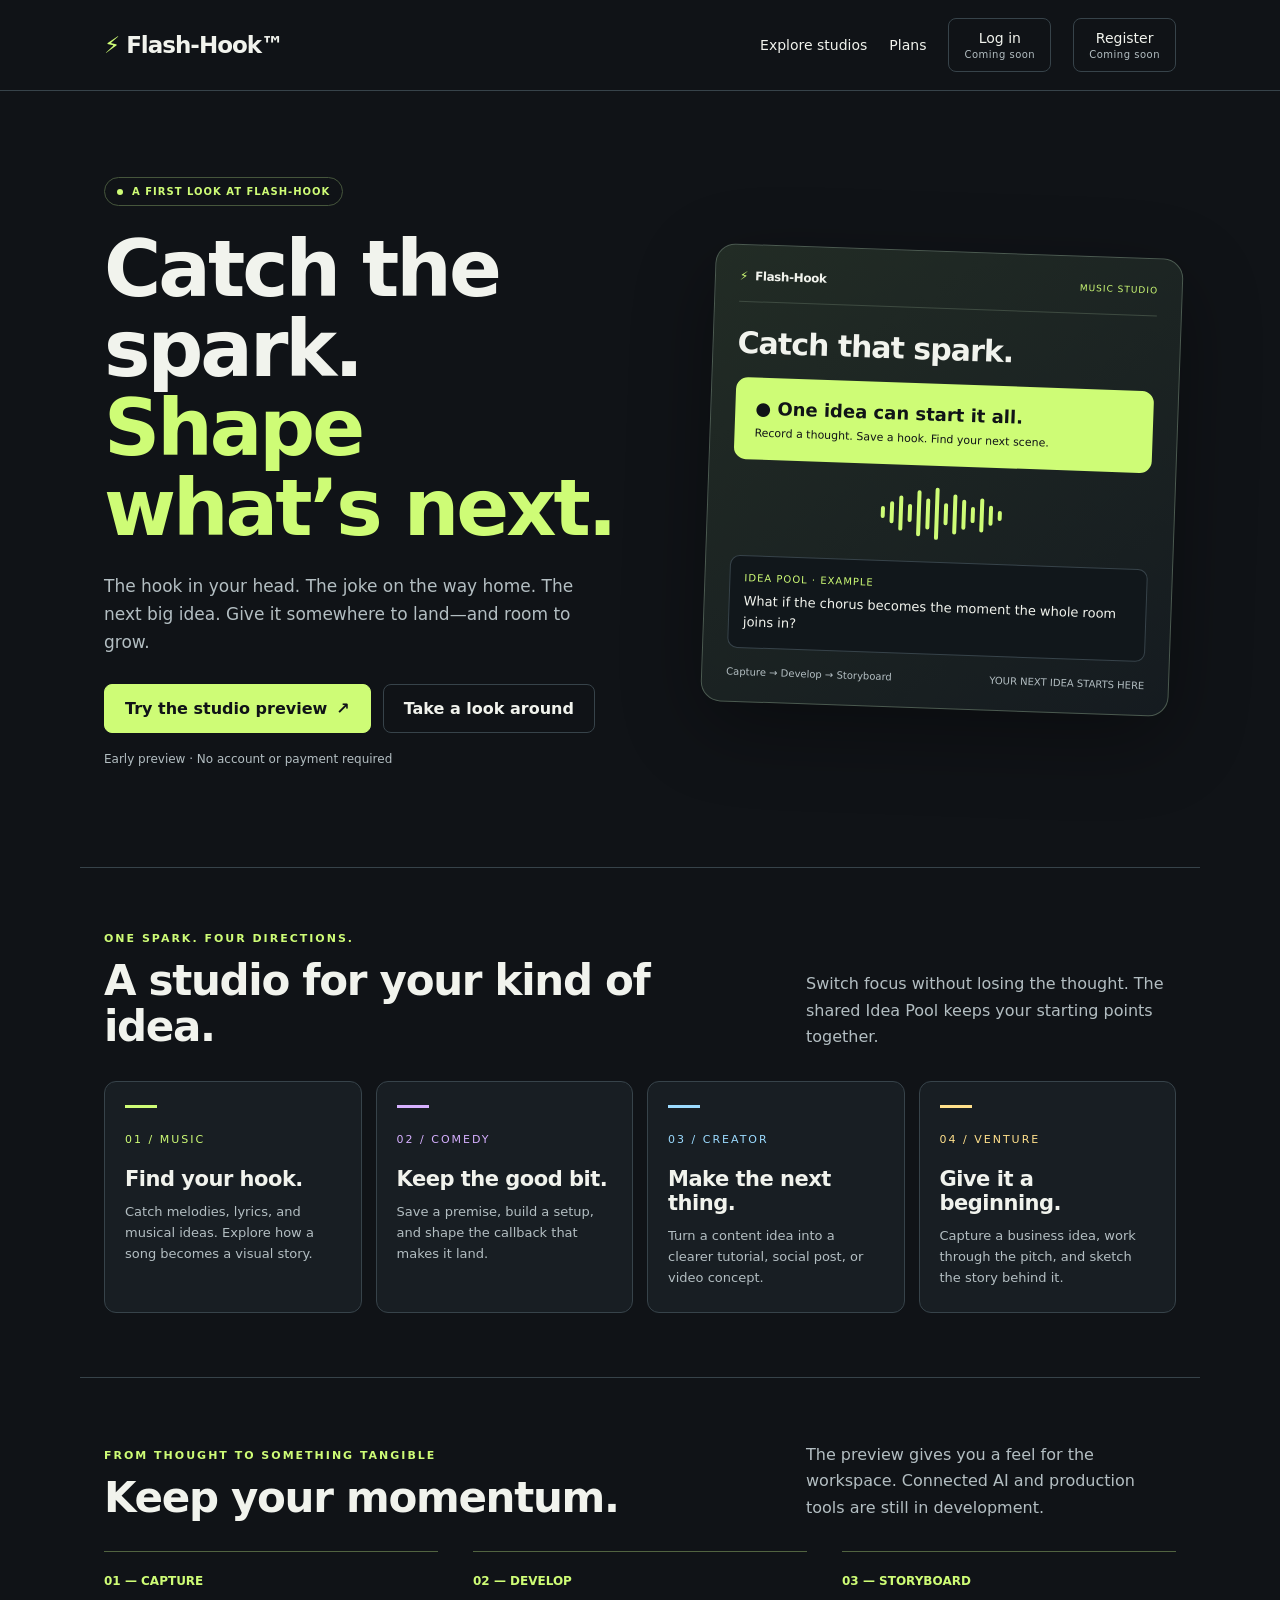
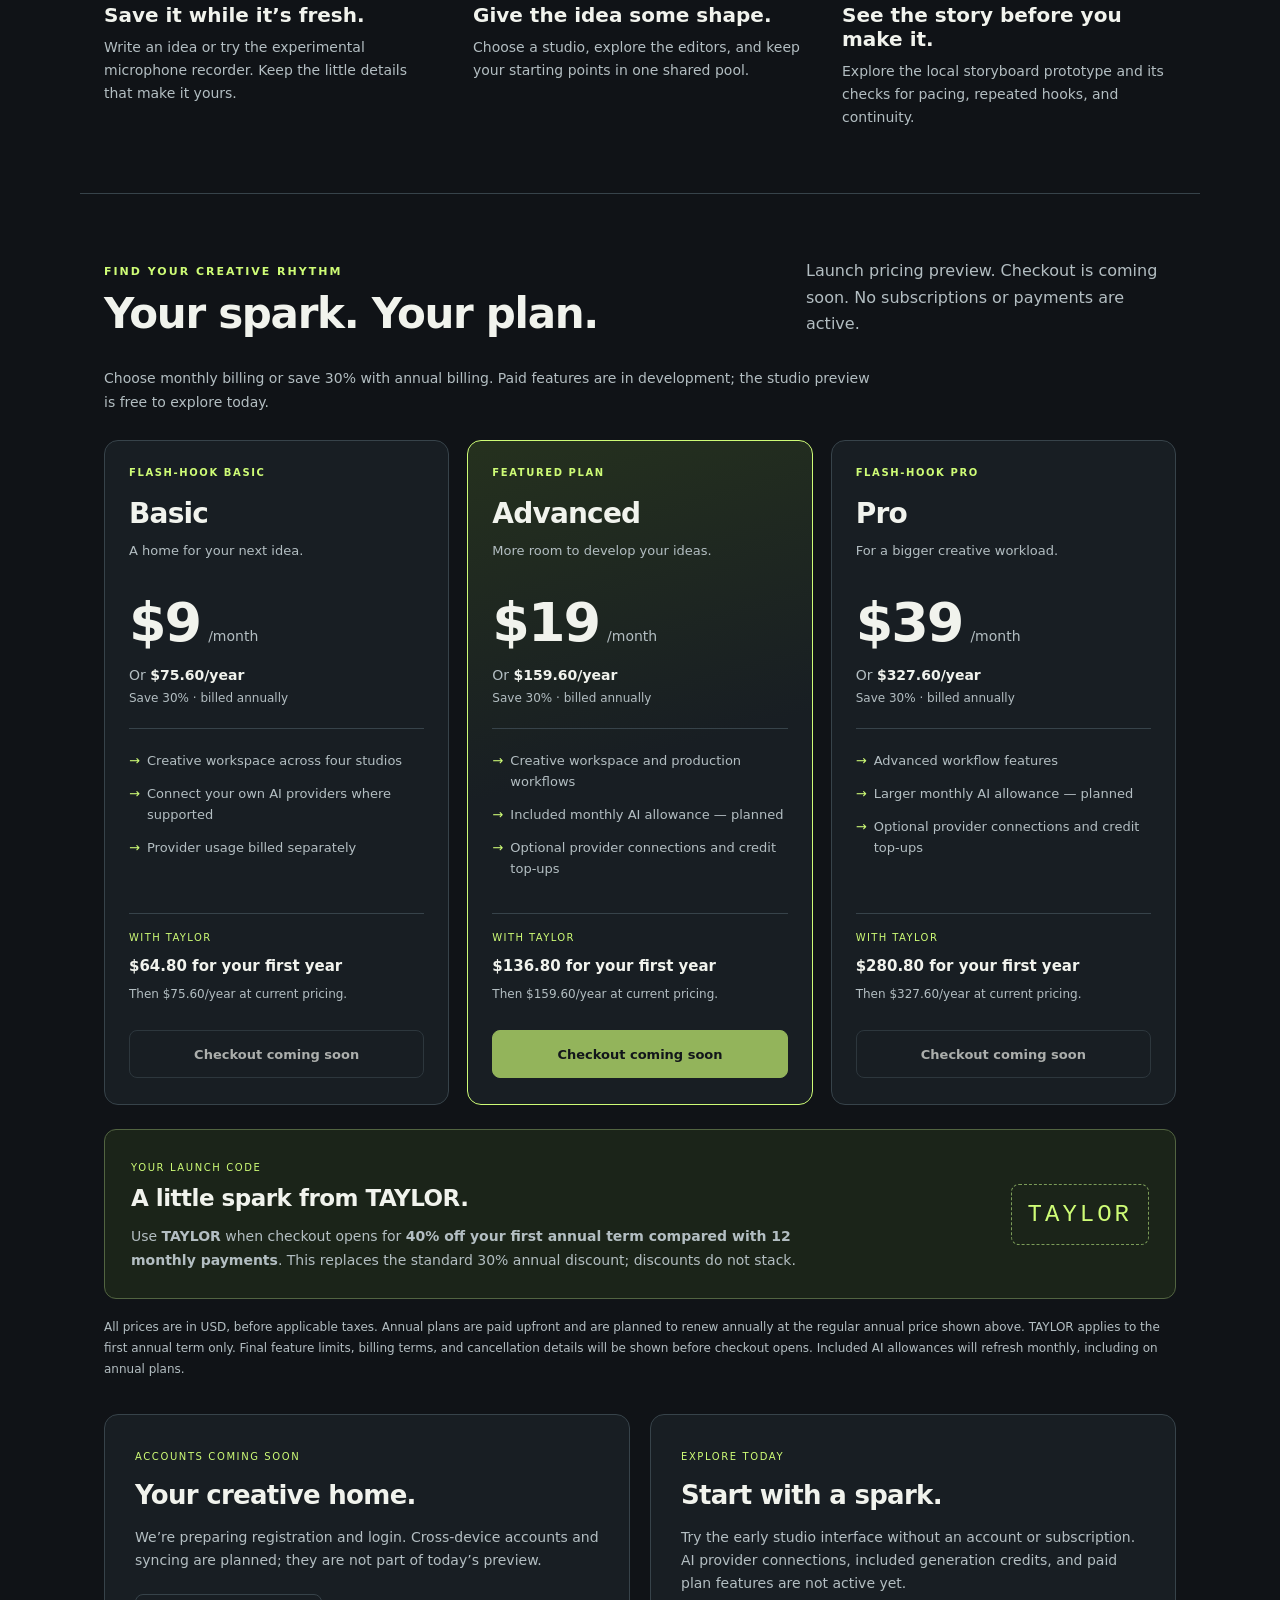
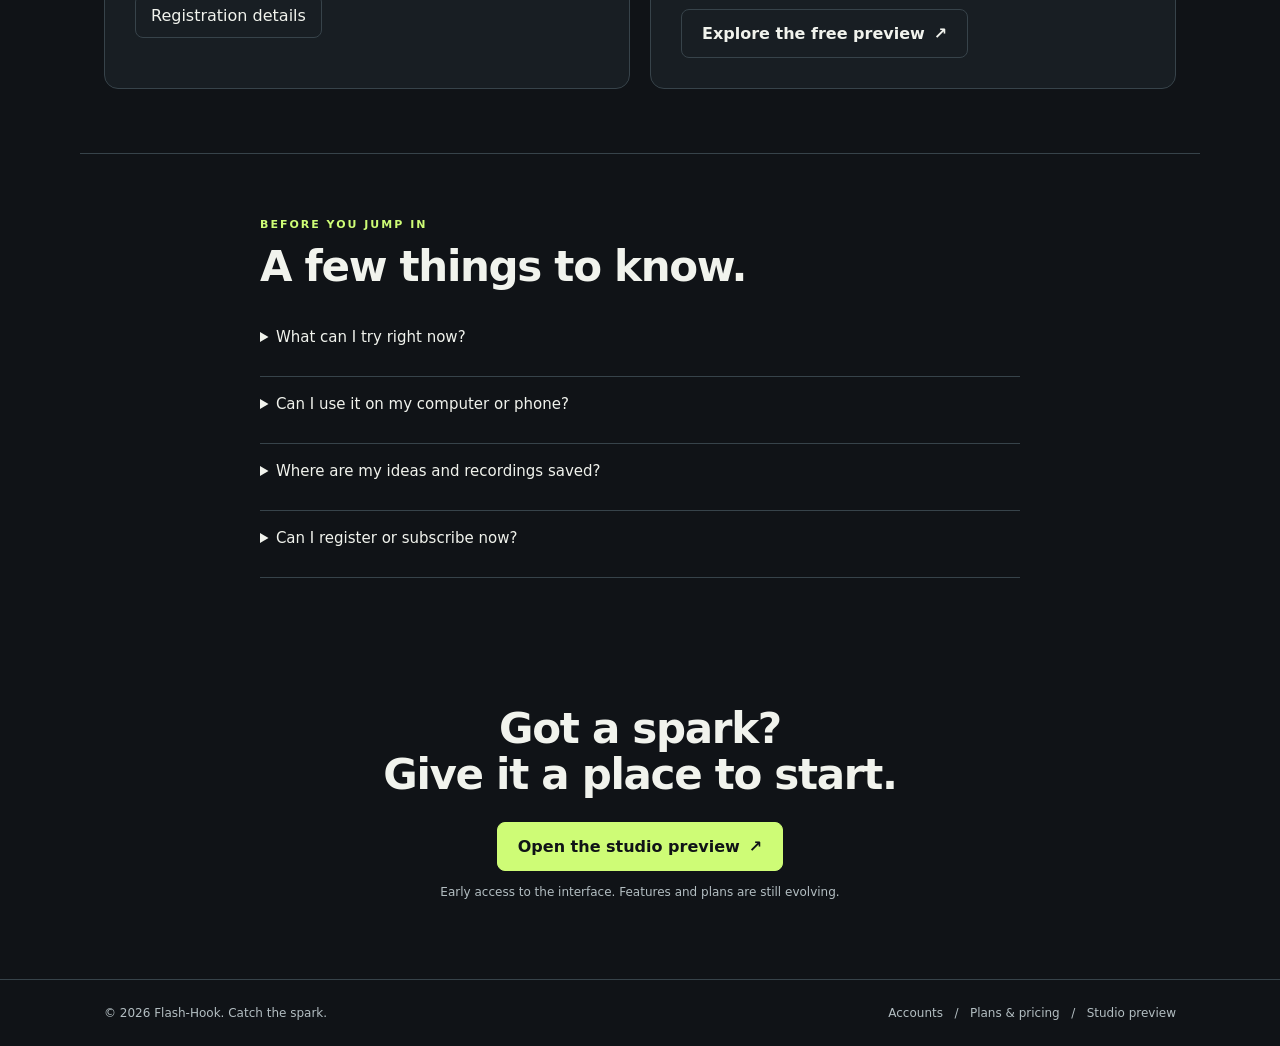
==== commit 404aba6c: "Publish Basic Advanced Pro launch pricing and TAYLOR annual offer; keep checkout disabled" ====
--- a/index.html
+++ b/index.html
@@ -11,6 +11,8 @@
 header{border-bottom:1px solid var(--line)}nav{display:flex;align-items:center;justify-content:space-between;gap:20px;min-height:90px;flex-wrap:wrap;padding-top:18px!important;padding-bottom:18px!important}.brand{font-size:23px;font-weight:850;letter-spacing:-1px}.bolt{color:var(--lime);margin-right:7px}.navlinks{display:flex;gap:22px;align-items:center;font-size:14px;flex-wrap:wrap}.navlinks>a:hover{color:var(--lime)}.quiet{border:1px solid var(--line);border-radius:8px;background:none;color:var(--ink);padding:11px 15px;min-height:44px}.tiny{font-size:10px;letter-spacing:.5px;color:var(--muted);display:block;margin-top:3px}.button{display:inline-flex;align-items:center;justify-content:center;gap:9px;background:var(--lime);color:#101317;font-weight:750;min-height:48px;padding:14px 20px;border-radius:8px;border:1px solid var(--lime)}.button:hover{background:#dcffa0}.button.secondary{background:transparent;border-color:var(--line);color:var(--ink)}.button.secondary:hover,.quiet:hover{background:#252e34}
 .hero{display:grid;grid-template-columns:1.15fr 1fr;align-items:center;gap:65px;padding-top:86px;padding-bottom:85px}.eyebrow{color:var(--lime);font-size:11px;letter-spacing:2px;font-weight:750;text-transform:uppercase}.badge{display:inline-flex;align-items:center;gap:9px;border:1px solid #46563c;border-radius:99px;padding:8px 12px;letter-spacing:1px;font-size:10px;font-weight:700;color:var(--lime)}.dot{width:6px;height:6px;border-radius:50%;background:var(--lime)}
 h1{font-size:clamp(44px,6.7vw,78px);line-height:1.02;letter-spacing:-3px;margin:24px 0}h1 em{font-style:normal;color:var(--lime)}.hero p{font-size:17px;max-width:490px}.actions{display:flex;flex-wrap:wrap;gap:12px;margin-top:28px}.fine{font-size:12px!important;margin-top:17px}.preview{position:relative;border:1px solid #4b5a50;border-radius:20px;background:linear-gradient(145deg,#222c25,#151b20);box-shadow:0 24px 80px #0005;transform:rotate(2deg);padding:24px}.preview-top{display:flex;justify-content:space-between;align-items:center;border-bottom:1px solid #3e4b41;padding-bottom:18px;font-size:12px}.preview-top b{letter-spacing:-.4px}.live-label{font-size:9px;color:var(--lime);letter-spacing:1px}.preview h2{font-size:30px;letter-spacing:-1px;margin:24px 0 18px}.capture-card{padding:20px;border-radius:12px;color:#101317;background:var(--lime);font-weight:800;font-size:18px}.capture-card small{display:block;font-size:11px;font-weight:500;margin-top:8px}.wave{display:flex;align-items:center;justify-content:center;gap:5px;height:56px;margin:20px 0}.wave i{background:var(--lime);width:4px;border-radius:4px;height:var(--h)}.note{border:1px solid var(--line);border-radius:10px;padding:14px;background:#11171b;font-size:13px;line-height:1.6}.note span{display:block;color:var(--lime);font-size:10px;letter-spacing:1px;margin-bottom:5px}.preview-foot{font-size:10px;color:var(--muted);margin-top:18px;display:flex;justify-content:space-between}.section{padding-top:64px;padding-bottom:64px;border-top:1px solid var(--line)}.section-head{display:flex;justify-content:space-between;gap:40px;align-items:end;margin-bottom:30px}.section-head p{max-width:370px;margin:0}h2{font-size:clamp(28px,4vw,42px);letter-spacing:-1.3px;line-height:1.1;margin:13px 0 0}.studios{display:grid;grid-template-columns:repeat(4,1fr);gap:14px}.studio{border:1px solid var(--line);border-radius:12px;background:var(--panel);padding:23px 20px}.studio .number{font-size:11px;color:var(--color);letter-spacing:2px}.studio h3{font-size:21px;letter-spacing:-.5px;margin:20px 0 10px}.studio p{font-size:13px;margin:0}.studio:before{content:"";display:block;height:3px;width:32px;background:var(--color);margin-bottom:20px}.steps{display:grid;grid-template-columns:repeat(3,1fr);gap:35px}.step{border-top:1px solid #526441;padding-top:18px}.step b{color:var(--lime);font-size:12px}.step h3{margin:14px 0 9px;font-size:20px}.step p{font-size:14px;margin:0}.launch{display:grid;grid-template-columns:1fr 1fr;gap:20px}.launch-card{border:1px solid var(--line);border-radius:14px;padding:30px;background:var(--panel)}.launch-card h3{font-size:26px;letter-spacing:-.7px;margin:16px 0}.launch-card p{font-size:14px}.launch-card ul{list-style:none;padding:0;line-height:2;color:var(--muted);font-size:14px}.launch-card li:before{content:"→";color:var(--lime);margin-right:12px}.launch-card .quiet{margin-top:8px}.coming{color:var(--lime);text-transform:uppercase;font-size:10px;letter-spacing:1.6px}.faq{max-width:760px;margin:auto}details{border-bottom:1px solid var(--line);padding:18px 0}summary{font-size:15px;cursor:pointer;min-height:30px}details p{font-size:14px}.closing{text-align:center;padding:64px 20px}.closing h2{margin:0 0 24px}.closing p{font-size:12px}footer{border-top:1px solid var(--line);padding:26px 0;font-size:12px;color:var(--muted)}.foot{display:flex;gap:22px;justify-content:space-between;flex-wrap:wrap}.foot a:hover{color:var(--lime)}dialog{background:#1b2228;border:1px solid #566749;border-radius:16px;color:var(--ink);padding:28px;max-width:440px;width:calc(100% - 32px)}dialog::backdrop{background:#000b}dialog h2{font-size:28px;margin:0 0 15px}dialog p{font-size:14px}.dialog-actions{display:flex;flex-wrap:wrap;gap:10px;margin-top:22px}@media(max-width:850px){.hero{gap:35px}.studios{grid-template-columns:1fr 1fr}.navlinks{gap:13px}.hero{padding-top:55px;padding-bottom:60px}.preview{padding:19px}h1{letter-spacing:-2px}}@media(max-width:650px){.wrap{padding:0 20px}nav{align-items:flex-start}.brand{font-size:21px}.navlinks{font-size:12px;gap:12px}.navlinks .explore{display:none}.quiet{font-size:12px;padding:9px 12px}.hero{grid-template-columns:1fr;gap:40px}.hero p{font-size:16px}.preview{transform:none;max-width:450px;width:100%;margin:auto}.section{padding-top:44px;padding-bottom:44px}.section-head{display:block}.section-head p{margin-top:20px}.studios{gap:10px}.studio{padding:19px 15px}.studio h3{font-size:19px}.steps,.launch{grid-template-columns:1fr}.steps{gap:24px}.launch-card{padding:24px}h1{font-size:56px}.actions .button{flex:1 1 100%}.closing{padding:45px 0}}@media(prefers-reduced-motion:reduce){html{scroll-behavior:auto}}
+
+.pricing-intro{font-size:14px;max-width:780px;margin-bottom:26px}.pricing-grid{display:grid;grid-template-columns:repeat(3,minmax(0,1fr));gap:18px}.price-card{border:1px solid var(--line);border-radius:14px;padding:26px 24px;background:var(--panel);display:flex;flex-direction:column;min-width:0}.price-card.featured{border-color:var(--lime);background:linear-gradient(165deg,#25311e,#181e23 48%)}.plan-label{color:var(--lime);font-size:10px;letter-spacing:1.6px;font-weight:750;min-height:14px}.price-card h3{font-size:28px;letter-spacing:-.8px;margin:16px 0 0}.plan-desc{font-size:13px;min-height:44px;margin:10px 0 12px}.plan-price{display:flex;align-items:baseline;gap:8px;margin:0 0 14px;color:var(--ink)}.plan-price strong{font-size:54px;line-height:1;letter-spacing:-2px}.plan-price span{font-size:14px;color:var(--muted)}.annual-price{font-size:14px;line-height:1.6;margin:0;padding-bottom:20px;border-bottom:1px solid var(--line)}.annual-price strong{color:var(--ink)}.annual-price span{font-size:12px}.price-card ul{list-style:none;padding:0;margin:22px 0;font-size:13px;line-height:1.6;flex:1}.price-card li{padding-left:18px;position:relative;margin-bottom:12px;color:var(--muted)}.price-card li:before{content:"→";position:absolute;left:0;color:var(--lime)}.plan-offer{padding:16px 0;border-top:1px solid var(--line);font-size:13px;margin:0 0 10px}.plan-offer span{display:block;color:var(--lime);font-size:10px;letter-spacing:1.4px;margin-bottom:7px}.plan-offer strong{display:block;color:var(--ink);font-size:15px}.plan-offer small{display:block;margin-top:6px;font-size:12px}.price-card button:disabled{cursor:not-allowed;opacity:.68;width:100%;font-size:13px;min-height:48px}.promo-banner{display:flex;align-items:center;justify-content:space-between;gap:30px;border:1px solid #526441;background:#1b2419;border-radius:12px;padding:26px;margin-top:24px}.promo-banner h3{font-size:23px;letter-spacing:-.5px;margin:10px 0}.promo-banner p{font-size:14px;margin-bottom:0;max-width:720px}.promo-banner code{font-family:ui-monospace,monospace;color:var(--lime);font-size:24px;letter-spacing:3px;border:1px dashed #7b9c58;padding:16px;border-radius:8px}.billing-note{font-size:12px;line-height:1.75;margin:18px 0 30px}.account-launch{margin-top:34px}@media(max-width:850px){.pricing-grid{grid-template-columns:1fr}.plan-desc{min-height:0}.price-card{padding:26px}.promo-banner{align-items:flex-start;flex-direction:column;gap:18px}.promo-banner code{font-size:21px}.price-card ul{margin-bottom:12px}}
 </style>
 </head>
 <body>
@@ -21,10 +23,35 @@
 <div class="preview" aria-label="Illustration of the Flash-Hook idea capture workspace"><div class="preview-top"><b><span class="bolt">⚡</span>Flash-Hook</b><span class="live-label">MUSIC STUDIO</span></div><h2>Catch that spark.</h2><div class="capture-card"><span aria-hidden="true">●</span> One idea can start it all.<small>Record a thought. Save a hook. Find your next scene.</small></div><div class="wave" aria-hidden="true"><i style="--h:12px"></i><i style="--h:22px"></i><i style="--h:35px"></i><i style="--h:18px"></i><i style="--h:46px"></i><i style="--h:31px"></i><i style="--h:52px"></i><i style="--h:22px"></i><i style="--h:40px"></i><i style="--h:30px"></i><i style="--h:16px"></i><i style="--h:34px"></i><i style="--h:20px"></i><i style="--h:10px"></i></div><div class="note"><span>IDEA POOL · EXAMPLE</span>What if the chorus becomes the moment the whole room joins in?</div><div class="preview-foot"><span>Capture → Develop → Storyboard</span><span>YOUR NEXT IDEA STARTS HERE</span></div></div></section>
 <section class="section wrap" id="studios" aria-labelledby="studios-title"><div class="section-head"><div><div class="eyebrow">One spark. Four directions.</div><h2 id="studios-title">A studio for your kind of idea.</h2></div><p>Switch focus without losing the thought. The shared Idea Pool keeps your starting points together.</p></div><div class="studios"><article class="studio" style="--color:#cefc76"><span class="number">01 / MUSIC</span><h3>Find your hook.</h3><p>Catch melodies, lyrics, and musical ideas. Explore how a song becomes a visual story.</p></article><article class="studio" style="--color:#d6b0ff"><span class="number">02 / COMEDY</span><h3>Keep the good bit.</h3><p>Save a premise, build a setup, and shape the callback that makes it land.</p></article><article class="studio" style="--color:#9bdbff"><span class="number">03 / CREATOR</span><h3>Make the next thing.</h3><p>Turn a content idea into a clearer tutorial, social post, or video concept.</p></article><article class="studio" style="--color:#ffe08b"><span class="number">04 / VENTURE</span><h3>Give it a beginning.</h3><p>Capture a business idea, work through the pitch, and sketch the story behind it.</p></article></div></section>
 <section class="section wrap" aria-labelledby="workflow-title"><div class="section-head"><div><div class="eyebrow">From thought to something tangible</div><h2 id="workflow-title">Keep your momentum.</h2></div><p>The preview gives you a feel for the workspace. Connected AI and production tools are still in development.</p></div><div class="steps"><article class="step"><b>01 — CAPTURE</b><h3>Save it while it’s fresh.</h3><p>Write an idea or try the experimental microphone recorder. Keep the little details that make it yours.</p></article><article class="step"><b>02 — DEVELOP</b><h3>Give the idea some shape.</h3><p>Choose a studio, explore the editors, and keep your starting points in one shared pool.</p></article><article class="step"><b>03 — STORYBOARD</b><h3>See the story before you make it.</h3><p>Explore the local storyboard prototype and its checks for pacing, repeated hooks, and continuity.</p></article></div></section>
-<section class="section wrap" id="plans" aria-labelledby="launch-title"><div class="section-head"><div><div class="eyebrow">What’s next</div><h2 id="launch-title">A first look. More to come.</h2></div><p>Explore the early build today. Accounts and subscription plans will open when they’re ready.</p></div><div class="launch"><article class="launch-card" id="accounts"><span class="coming">Accounts coming soon</span><h3>Your creative home.</h3><p>We’re preparing registration and login. Cross-device accounts and syncing are planned; they are not part of today’s preview.</p><ul><li>One account across computers and phones — planned</li><li>A place for your creative projects — planned</li></ul><button class="quiet" data-account="register">Registration details</button></article><article class="launch-card"><span class="coming">Plans coming soon</span><h3>Build at your own pace.</h3><p>Paid plans and recurring subscriptions are being developed. Pricing, included features, and billing terms will be published before checkout opens.</p><ul><li>No subscription needed for the current preview</li><li>No payment details collected here</li></ul><a class="button secondary" href="studio.html">Explore the free preview <span aria-hidden="true">↗</span></a></article></div></section>
-<section class="section wrap"><div class="faq"><div class="eyebrow">Before you jump in</div><h2 style="margin-bottom:20px">A few things to know.</h2><details><summary>What can I try right now?</summary><p>The early studio preview includes the four studio modes, local idea saving, experimental microphone capture, theme settings, and local storyboard tools. Provider connections and AI generation are not active.</p></details><details><summary>Can I use it on my computer or phone?</summary><p>Flash-Hook is being built for modern browsers on Windows, Android, macOS, iPhone/iPad, and Linux. Device testing is ongoing; microphone recording, playback, and downloads can vary by browser.</p></details><details><summary>Where are my ideas and recordings saved?</summary><p>Today’s preview stores data in this browser on this device. It does not sync or back up to an account. Download important recordings before clearing browser data. Data from the earlier github.io address does not automatically move to this new domain.</p></details><details><summary>Can I register or subscribe now?</summary><p>Not yet. Registration, login, and paid plans are coming soon. There is no live checkout and this page does not collect account credentials or card details.</p></details></div></section>
+<section class="section wrap" id="plans" aria-labelledby="launch-title">
+<div class="section-head"><div><div class="eyebrow">Find your creative rhythm</div><h2 id="launch-title">Your spark. Your plan.</h2></div><p id="checkout-status">Launch pricing preview. Checkout is coming soon. No subscriptions or payments are active.</p></div>
+<p class="pricing-intro">Choose monthly billing or save 30% with annual billing. Paid features are in development; the studio preview is free to explore today.</p>
+<div class="pricing-grid"><article class="price-card" aria-labelledby="plan-basic">
+<div class="plan-label">FLASH-HOOK BASIC</div><h3 id="plan-basic">Basic</h3><p class="plan-desc">A home for your next idea.</p>
+<p class="plan-price"><strong>$9</strong><span>/month</span></p><p class="annual-price">Or <strong>$75.60/year</strong><br><span>Save 30% · billed annually</span></p>
+<ul><li>Creative workspace across four studios</li><li>Connect your own AI providers where supported</li><li>Provider usage billed separately</li></ul>
+<p class="plan-offer"><span>WITH TAYLOR</span><strong>$64.80 for your first year</strong><small>Then $75.60/year at current pricing.</small></p>
+<button class="button secondary" disabled aria-describedby="checkout-status">Checkout coming soon</button>
+</article><article class="price-card featured" aria-labelledby="plan-advanced">
+<div class="plan-label">FEATURED PLAN</div><h3 id="plan-advanced">Advanced</h3><p class="plan-desc">More room to develop your ideas.</p>
+<p class="plan-price"><strong>$19</strong><span>/month</span></p><p class="annual-price">Or <strong>$159.60/year</strong><br><span>Save 30% · billed annually</span></p>
+<ul><li>Creative workspace and production workflows</li><li>Included monthly AI allowance — planned</li><li>Optional provider connections and credit top-ups</li></ul>
+<p class="plan-offer"><span>WITH TAYLOR</span><strong>$136.80 for your first year</strong><small>Then $159.60/year at current pricing.</small></p>
+<button class="button" disabled aria-describedby="checkout-status">Checkout coming soon</button>
+</article><article class="price-card" aria-labelledby="plan-pro">
+<div class="plan-label">FLASH-HOOK PRO</div><h3 id="plan-pro">Pro</h3><p class="plan-desc">For a bigger creative workload.</p>
+<p class="plan-price"><strong>$39</strong><span>/month</span></p><p class="annual-price">Or <strong>$327.60/year</strong><br><span>Save 30% · billed annually</span></p>
+<ul><li>Advanced workflow features</li><li>Larger monthly AI allowance — planned</li><li>Optional provider connections and credit top-ups</li></ul>
+<p class="plan-offer"><span>WITH TAYLOR</span><strong>$280.80 for your first year</strong><small>Then $327.60/year at current pricing.</small></p>
+<button class="button secondary" disabled aria-describedby="checkout-status">Checkout coming soon</button>
+</article></div>
+<aside class="promo-banner" aria-labelledby="promo-title"><div><span class="coming">Your launch code</span><h3 id="promo-title">A little spark from TAYLOR.</h3><p>Use <strong>TAYLOR</strong> when checkout opens for <strong>40% off your first annual term compared with 12 monthly payments</strong>. This replaces the standard 30% annual discount; discounts do not stack.</p></div><code>TAYLOR</code></aside>
+<p class="billing-note">All prices are in USD, before applicable taxes. Annual plans are paid upfront and are planned to renew annually at the regular annual price shown above. TAYLOR applies to the first annual term only. Final feature limits, billing terms, and cancellation details will be shown before checkout opens. Included AI allowances will refresh monthly, including on annual plans.</p>
+<div class="launch account-launch"><article class="launch-card" id="accounts"><span class="coming">Accounts coming soon</span><h3>Your creative home.</h3><p>We’re preparing registration and login. Cross-device accounts and syncing are planned; they are not part of today’s preview.</p><button class="quiet" data-account="register">Registration details</button></article><article class="launch-card"><span class="coming">Explore today</span><h3>Start with a spark.</h3><p>Try the early studio interface without an account or subscription. AI provider connections, included generation credits, and paid plan features are not active yet.</p><a class="button secondary" href="studio.html">Explore the free preview <span aria-hidden="true">↗</span></a></article></div>
+</section>
+<section class="section wrap"><div class="faq"><div class="eyebrow">Before you jump in</div><h2 style="margin-bottom:20px">A few things to know.</h2><details><summary>What can I try right now?</summary><p>The early studio preview includes the four studio modes, local idea saving, experimental microphone capture, theme settings, and local storyboard tools. Provider connections and AI generation are not active.</p></details><details><summary>Can I use it on my computer or phone?</summary><p>Flash-Hook is being built for modern browsers on Windows, Android, macOS, iPhone/iPad, and Linux. Device testing is ongoing; microphone recording, playback, and downloads can vary by browser.</p></details><details><summary>Where are my ideas and recordings saved?</summary><p>Today’s preview stores data in this browser on this device. It does not sync or back up to an account. Download important recordings before clearing browser data. Data from the earlier github.io address does not automatically move to this new domain.</p></details><details><summary>Can I register or subscribe now?</summary><p>Not yet. You can compare Basic, Advanced, and Pro launch pricing above, but registration, login, and checkout are coming soon. This page does not collect account credentials or card details.</p></details></div></section>
 <section class="wrap closing"><h2>Got a spark?<br>Give it a place to start.</h2><a class="button" href="studio.html">Open the studio preview <span aria-hidden="true">↗</span></a><p>Early access to the interface. Features and plans are still evolving.</p></section>
-</main><footer><div class="wrap foot"><span>© 2026 Flash-Hook. Catch the spark.</span><span><a href="#accounts">Accounts</a> &nbsp; / &nbsp; <a href="#plans">Plans coming soon</a> &nbsp; / &nbsp; <a href="studio.html">Studio preview</a></span></div></footer>
+</main><footer><div class="wrap foot"><span>© 2026 Flash-Hook. Catch the spark.</span><span><a href="#accounts">Accounts</a> &nbsp; / &nbsp; <a href="#plans">Plans &amp; pricing</a> &nbsp; / &nbsp; <a href="studio.html">Studio preview</a></span></div></footer>
 <dialog id="accountDialog" aria-labelledby="accountTitle" aria-describedby="accountCopy"><h2 id="accountTitle">Registration is coming soon.</h2><p id="accountCopy">We’re preparing secure accounts. No account is needed to explore the studio preview today. This page does not collect email addresses or passwords.</p><div class="dialog-actions"><a class="button" href="studio.html">Try the preview</a><button class="quiet" id="closeAccount">Close</button></div></dialog>
 <script>
 const accountDialog=document.getElementById('accountDialog');
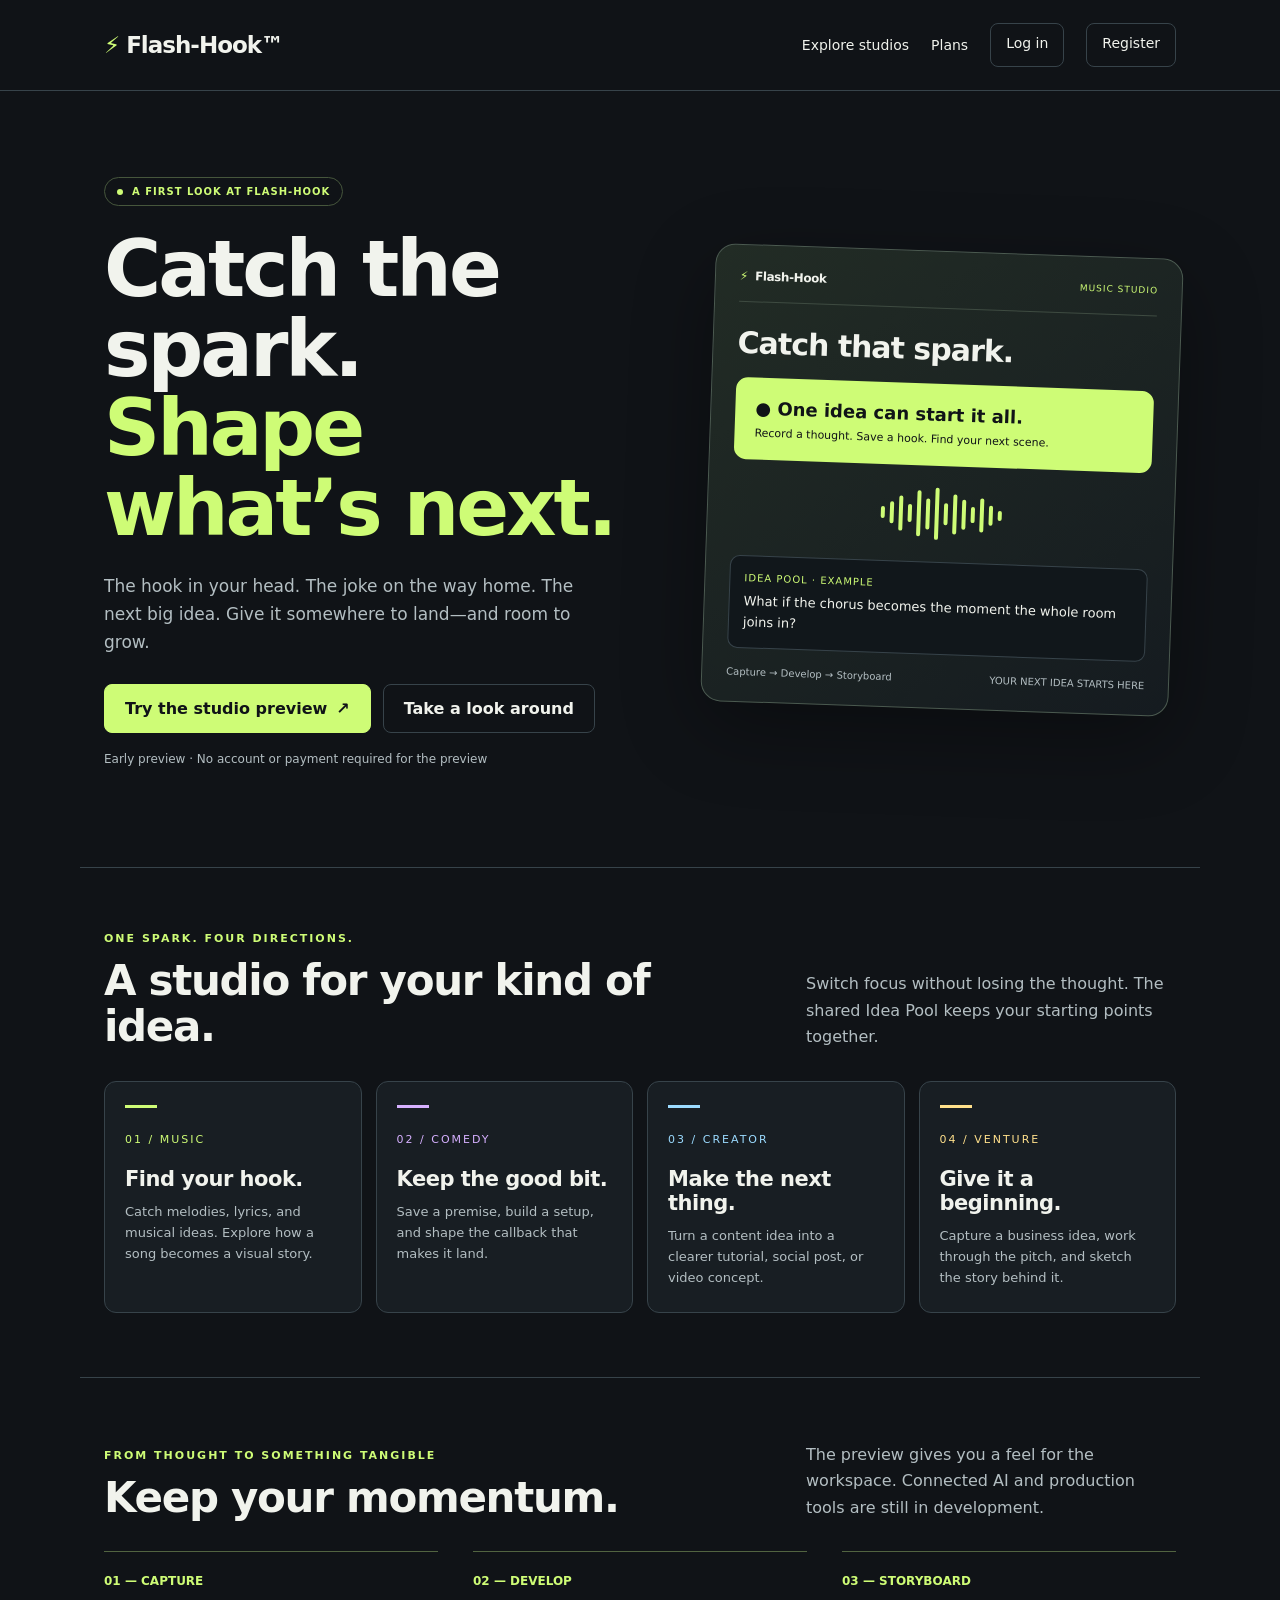
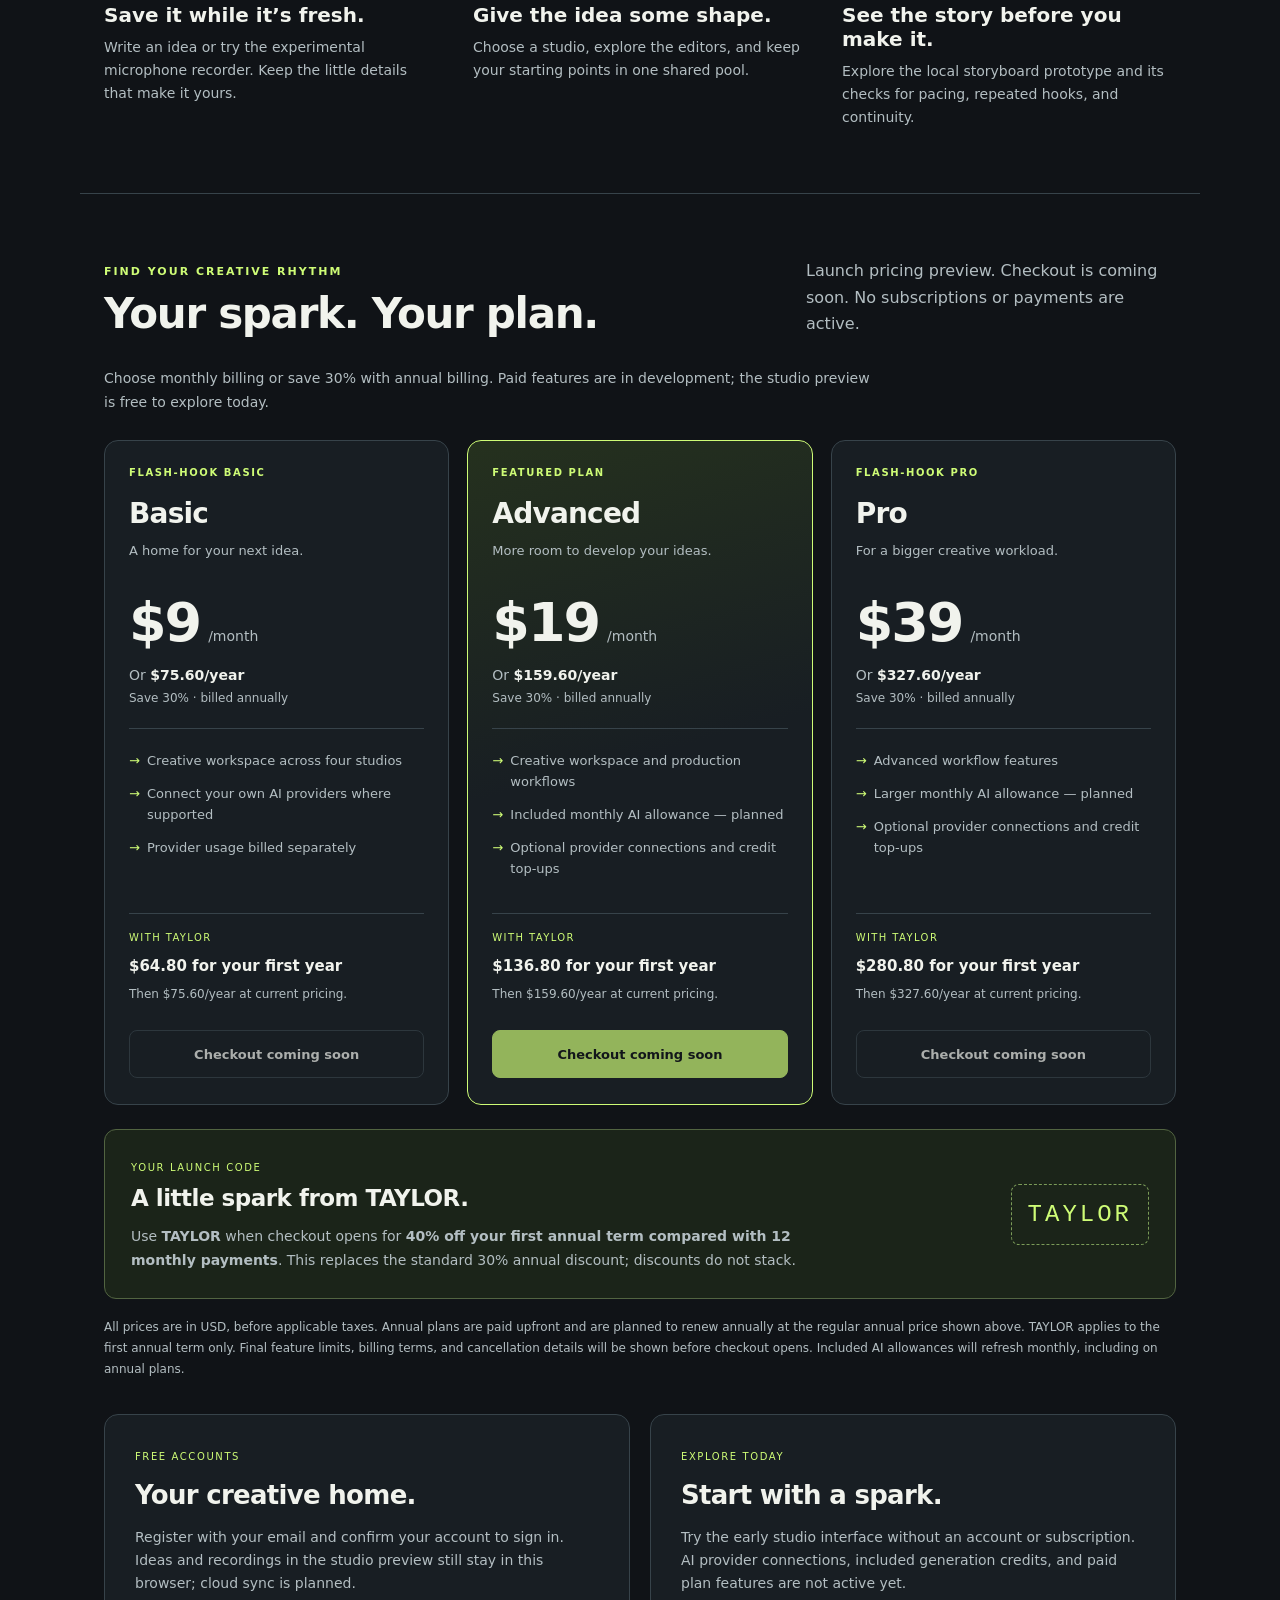
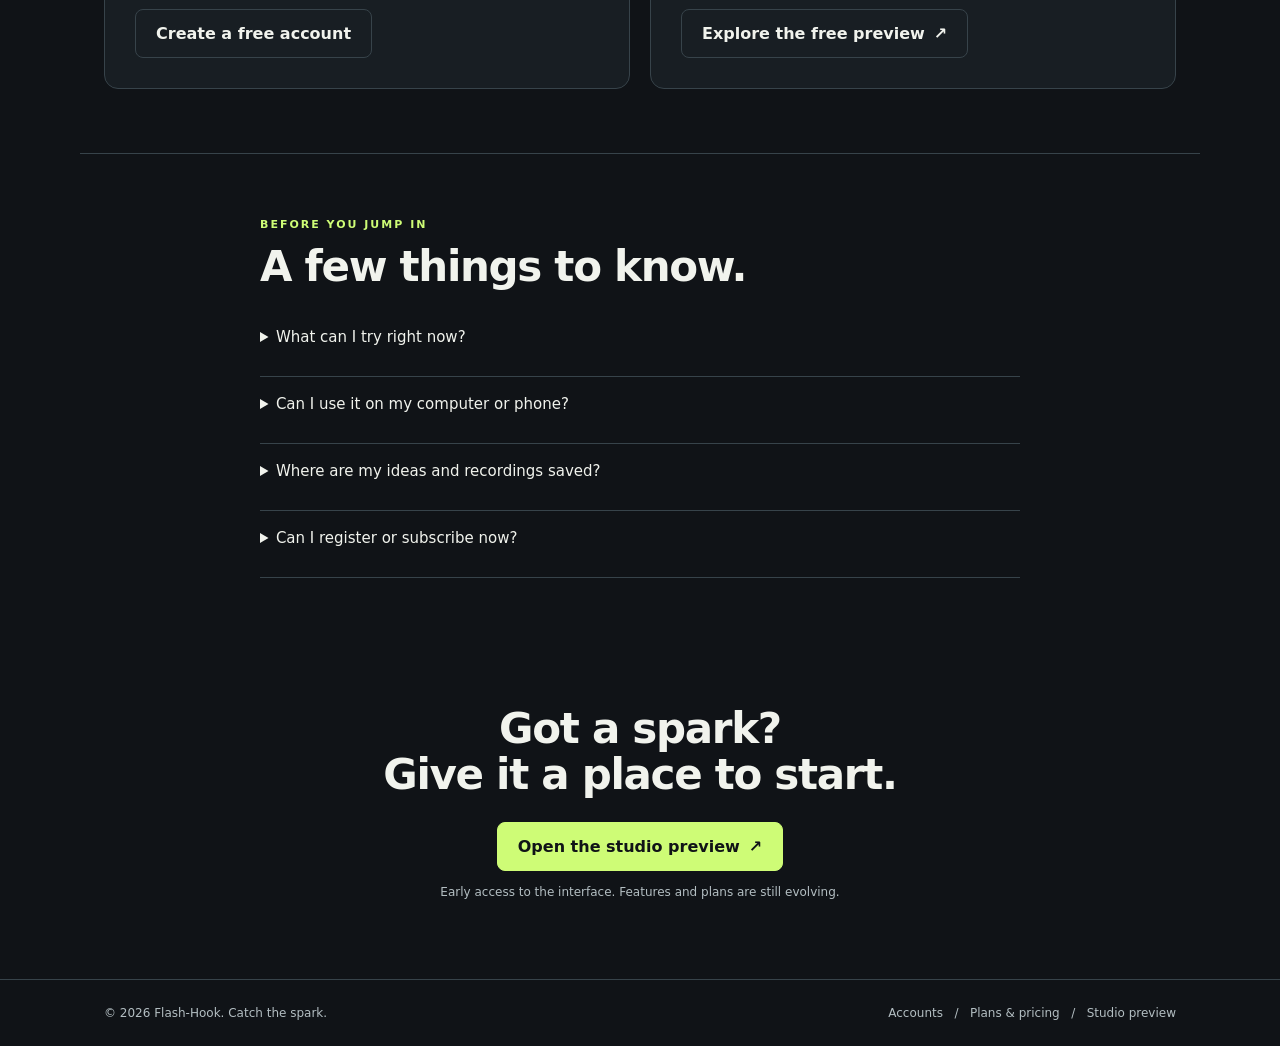
==== commit 8989abe1: "Enable Flash-Hook email registration, login, and recovery; keep checkout coming soon" ====
--- a/index.html
+++ b/index.html
@@ -17,9 +17,9 @@
 </head>
 <body>
 <a class="skip" href="#main">Skip to content</a>
-<header><nav class="wrap" aria-label="Main navigation"><a class="brand" href="./" aria-label="Flash-Hook home"><span class="bolt" aria-hidden="true">⚡</span>Flash-Hook<span aria-hidden="true">™</span></a><div class="navlinks"><a class="explore" href="#studios">Explore studios</a><a href="#plans">Plans</a><button class="quiet" data-account="login">Log in<span class="tiny">Coming soon</span></button><button class="quiet" data-account="register">Register<span class="tiny">Coming soon</span></button></div></nav></header>
+<header><nav class="wrap" aria-label="Main navigation"><a class="brand" href="./" aria-label="Flash-Hook home"><span class="bolt" aria-hidden="true">⚡</span>Flash-Hook<span aria-hidden="true">™</span></a><div class="navlinks"><a class="explore" href="#studios">Explore studios</a><a href="#plans">Plans</a><a class="quiet" href="account.html">Log in</a><a class="quiet" href="account.html?mode=register">Register</a></div></nav></header>
 <main id="main">
-<section class="wrap hero" aria-labelledby="hero-title"><div><span class="badge"><span class="dot"></span> A FIRST LOOK AT FLASH-HOOK</span><h1 id="hero-title">Catch the spark.<br><em>Shape what’s next.</em></h1><p>The hook in your head. The joke on the way home. The next big idea. Give it somewhere to land—and room to grow.</p><div class="actions"><a class="button" href="studio.html">Try the studio preview <span aria-hidden="true">↗</span></a><a class="button secondary" href="#studios">Take a look around</a></div><p class="fine">Early preview · No account or payment required</p></div>
+<section class="wrap hero" aria-labelledby="hero-title"><div><span class="badge"><span class="dot"></span> A FIRST LOOK AT FLASH-HOOK</span><h1 id="hero-title">Catch the spark.<br><em>Shape what’s next.</em></h1><p>The hook in your head. The joke on the way home. The next big idea. Give it somewhere to land—and room to grow.</p><div class="actions"><a class="button" href="studio.html">Try the studio preview <span aria-hidden="true">↗</span></a><a class="button secondary" href="#studios">Take a look around</a></div><p class="fine">Early preview · No account or payment required for the preview</p></div>
 <div class="preview" aria-label="Illustration of the Flash-Hook idea capture workspace"><div class="preview-top"><b><span class="bolt">⚡</span>Flash-Hook</b><span class="live-label">MUSIC STUDIO</span></div><h2>Catch that spark.</h2><div class="capture-card"><span aria-hidden="true">●</span> One idea can start it all.<small>Record a thought. Save a hook. Find your next scene.</small></div><div class="wave" aria-hidden="true"><i style="--h:12px"></i><i style="--h:22px"></i><i style="--h:35px"></i><i style="--h:18px"></i><i style="--h:46px"></i><i style="--h:31px"></i><i style="--h:52px"></i><i style="--h:22px"></i><i style="--h:40px"></i><i style="--h:30px"></i><i style="--h:16px"></i><i style="--h:34px"></i><i style="--h:20px"></i><i style="--h:10px"></i></div><div class="note"><span>IDEA POOL · EXAMPLE</span>What if the chorus becomes the moment the whole room joins in?</div><div class="preview-foot"><span>Capture → Develop → Storyboard</span><span>YOUR NEXT IDEA STARTS HERE</span></div></div></section>
 <section class="section wrap" id="studios" aria-labelledby="studios-title"><div class="section-head"><div><div class="eyebrow">One spark. Four directions.</div><h2 id="studios-title">A studio for your kind of idea.</h2></div><p>Switch focus without losing the thought. The shared Idea Pool keeps your starting points together.</p></div><div class="studios"><article class="studio" style="--color:#cefc76"><span class="number">01 / MUSIC</span><h3>Find your hook.</h3><p>Catch melodies, lyrics, and musical ideas. Explore how a song becomes a visual story.</p></article><article class="studio" style="--color:#d6b0ff"><span class="number">02 / COMEDY</span><h3>Keep the good bit.</h3><p>Save a premise, build a setup, and shape the callback that makes it land.</p></article><article class="studio" style="--color:#9bdbff"><span class="number">03 / CREATOR</span><h3>Make the next thing.</h3><p>Turn a content idea into a clearer tutorial, social post, or video concept.</p></article><article class="studio" style="--color:#ffe08b"><span class="number">04 / VENTURE</span><h3>Give it a beginning.</h3><p>Capture a business idea, work through the pitch, and sketch the story behind it.</p></article></div></section>
 <section class="section wrap" aria-labelledby="workflow-title"><div class="section-head"><div><div class="eyebrow">From thought to something tangible</div><h2 id="workflow-title">Keep your momentum.</h2></div><p>The preview gives you a feel for the workspace. Connected AI and production tools are still in development.</p></div><div class="steps"><article class="step"><b>01 — CAPTURE</b><h3>Save it while it’s fresh.</h3><p>Write an idea or try the experimental microphone recorder. Keep the little details that make it yours.</p></article><article class="step"><b>02 — DEVELOP</b><h3>Give the idea some shape.</h3><p>Choose a studio, explore the editors, and keep your starting points in one shared pool.</p></article><article class="step"><b>03 — STORYBOARD</b><h3>See the story before you make it.</h3><p>Explore the local storyboard prototype and its checks for pacing, repeated hooks, and continuity.</p></article></div></section>
@@ -47,18 +47,10 @@
 </article></div>
 <aside class="promo-banner" aria-labelledby="promo-title"><div><span class="coming">Your launch code</span><h3 id="promo-title">A little spark from TAYLOR.</h3><p>Use <strong>TAYLOR</strong> when checkout opens for <strong>40% off your first annual term compared with 12 monthly payments</strong>. This replaces the standard 30% annual discount; discounts do not stack.</p></div><code>TAYLOR</code></aside>
 <p class="billing-note">All prices are in USD, before applicable taxes. Annual plans are paid upfront and are planned to renew annually at the regular annual price shown above. TAYLOR applies to the first annual term only. Final feature limits, billing terms, and cancellation details will be shown before checkout opens. Included AI allowances will refresh monthly, including on annual plans.</p>
-<div class="launch account-launch"><article class="launch-card" id="accounts"><span class="coming">Accounts coming soon</span><h3>Your creative home.</h3><p>We’re preparing registration and login. Cross-device accounts and syncing are planned; they are not part of today’s preview.</p><button class="quiet" data-account="register">Registration details</button></article><article class="launch-card"><span class="coming">Explore today</span><h3>Start with a spark.</h3><p>Try the early studio interface without an account or subscription. AI provider connections, included generation credits, and paid plan features are not active yet.</p><a class="button secondary" href="studio.html">Explore the free preview <span aria-hidden="true">↗</span></a></article></div>
+<div class="launch account-launch"><article class="launch-card" id="accounts"><span class="coming">Free accounts</span><h3>Your creative home.</h3><p>Register with your email and confirm your account to sign in. Ideas and recordings in the studio preview still stay in this browser; cloud sync is planned.</p><a class="button secondary" href="account.html?mode=register">Create a free account</a></article><article class="launch-card"><span class="coming">Explore today</span><h3>Start with a spark.</h3><p>Try the early studio interface without an account or subscription. AI provider connections, included generation credits, and paid plan features are not active yet.</p><a class="button secondary" href="studio.html">Explore the free preview <span aria-hidden="true">↗</span></a></article></div>
 </section>
-<section class="section wrap"><div class="faq"><div class="eyebrow">Before you jump in</div><h2 style="margin-bottom:20px">A few things to know.</h2><details><summary>What can I try right now?</summary><p>The early studio preview includes the four studio modes, local idea saving, experimental microphone capture, theme settings, and local storyboard tools. Provider connections and AI generation are not active.</p></details><details><summary>Can I use it on my computer or phone?</summary><p>Flash-Hook is being built for modern browsers on Windows, Android, macOS, iPhone/iPad, and Linux. Device testing is ongoing; microphone recording, playback, and downloads can vary by browser.</p></details><details><summary>Where are my ideas and recordings saved?</summary><p>Today’s preview stores data in this browser on this device. It does not sync or back up to an account. Download important recordings before clearing browser data. Data from the earlier github.io address does not automatically move to this new domain.</p></details><details><summary>Can I register or subscribe now?</summary><p>Not yet. You can compare Basic, Advanced, and Pro launch pricing above, but registration, login, and checkout are coming soon. This page does not collect account credentials or card details.</p></details></div></section>
+<section class="section wrap"><div class="faq"><div class="eyebrow">Before you jump in</div><h2 style="margin-bottom:20px">A few things to know.</h2><details><summary>What can I try right now?</summary><p>The early studio preview includes the four studio modes, local idea saving, experimental microphone capture, theme settings, and local storyboard tools. Provider connections and AI generation are not active.</p></details><details><summary>Can I use it on my computer or phone?</summary><p>Flash-Hook is being built for modern browsers on Windows, Android, macOS, iPhone/iPad, and Linux. Device testing is ongoing; microphone recording, playback, and downloads can vary by browser.</p></details><details><summary>Where are my ideas and recordings saved?</summary><p>Today’s preview stores data in this browser on this device. It does not sync or back up to an account. Download important recordings before clearing browser data. Data from the earlier github.io address does not automatically move to this new domain.</p></details><details><summary>Can I register or subscribe now?</summary><p>You can register for a free account and log in. Paid plans and checkout are coming soon, so no subscription starts when you register. Your password is handled by our secure account service, Supabase; payment details are not collected.</p></details></div></section>
 <section class="wrap closing"><h2>Got a spark?<br>Give it a place to start.</h2><a class="button" href="studio.html">Open the studio preview <span aria-hidden="true">↗</span></a><p>Early access to the interface. Features and plans are still evolving.</p></section>
 </main><footer><div class="wrap foot"><span>© 2026 Flash-Hook. Catch the spark.</span><span><a href="#accounts">Accounts</a> &nbsp; / &nbsp; <a href="#plans">Plans &amp; pricing</a> &nbsp; / &nbsp; <a href="studio.html">Studio preview</a></span></div></footer>
-<dialog id="accountDialog" aria-labelledby="accountTitle" aria-describedby="accountCopy"><h2 id="accountTitle">Registration is coming soon.</h2><p id="accountCopy">We’re preparing secure accounts. No account is needed to explore the studio preview today. This page does not collect email addresses or passwords.</p><div class="dialog-actions"><a class="button" href="studio.html">Try the preview</a><button class="quiet" id="closeAccount">Close</button></div></dialog>
-<script>
-const accountDialog=document.getElementById('accountDialog');
-document.querySelectorAll('[data-account]').forEach(button=>button.addEventListener('click',()=>{
-document.getElementById('accountTitle').textContent=button.dataset.account==='login'?'Login is coming soon.':'Registration is coming soon.';
-accountDialog.showModal();
-}));
-document.getElementById('closeAccount').addEventListener('click',()=>accountDialog.close());
-</script>
+
 </body></html>
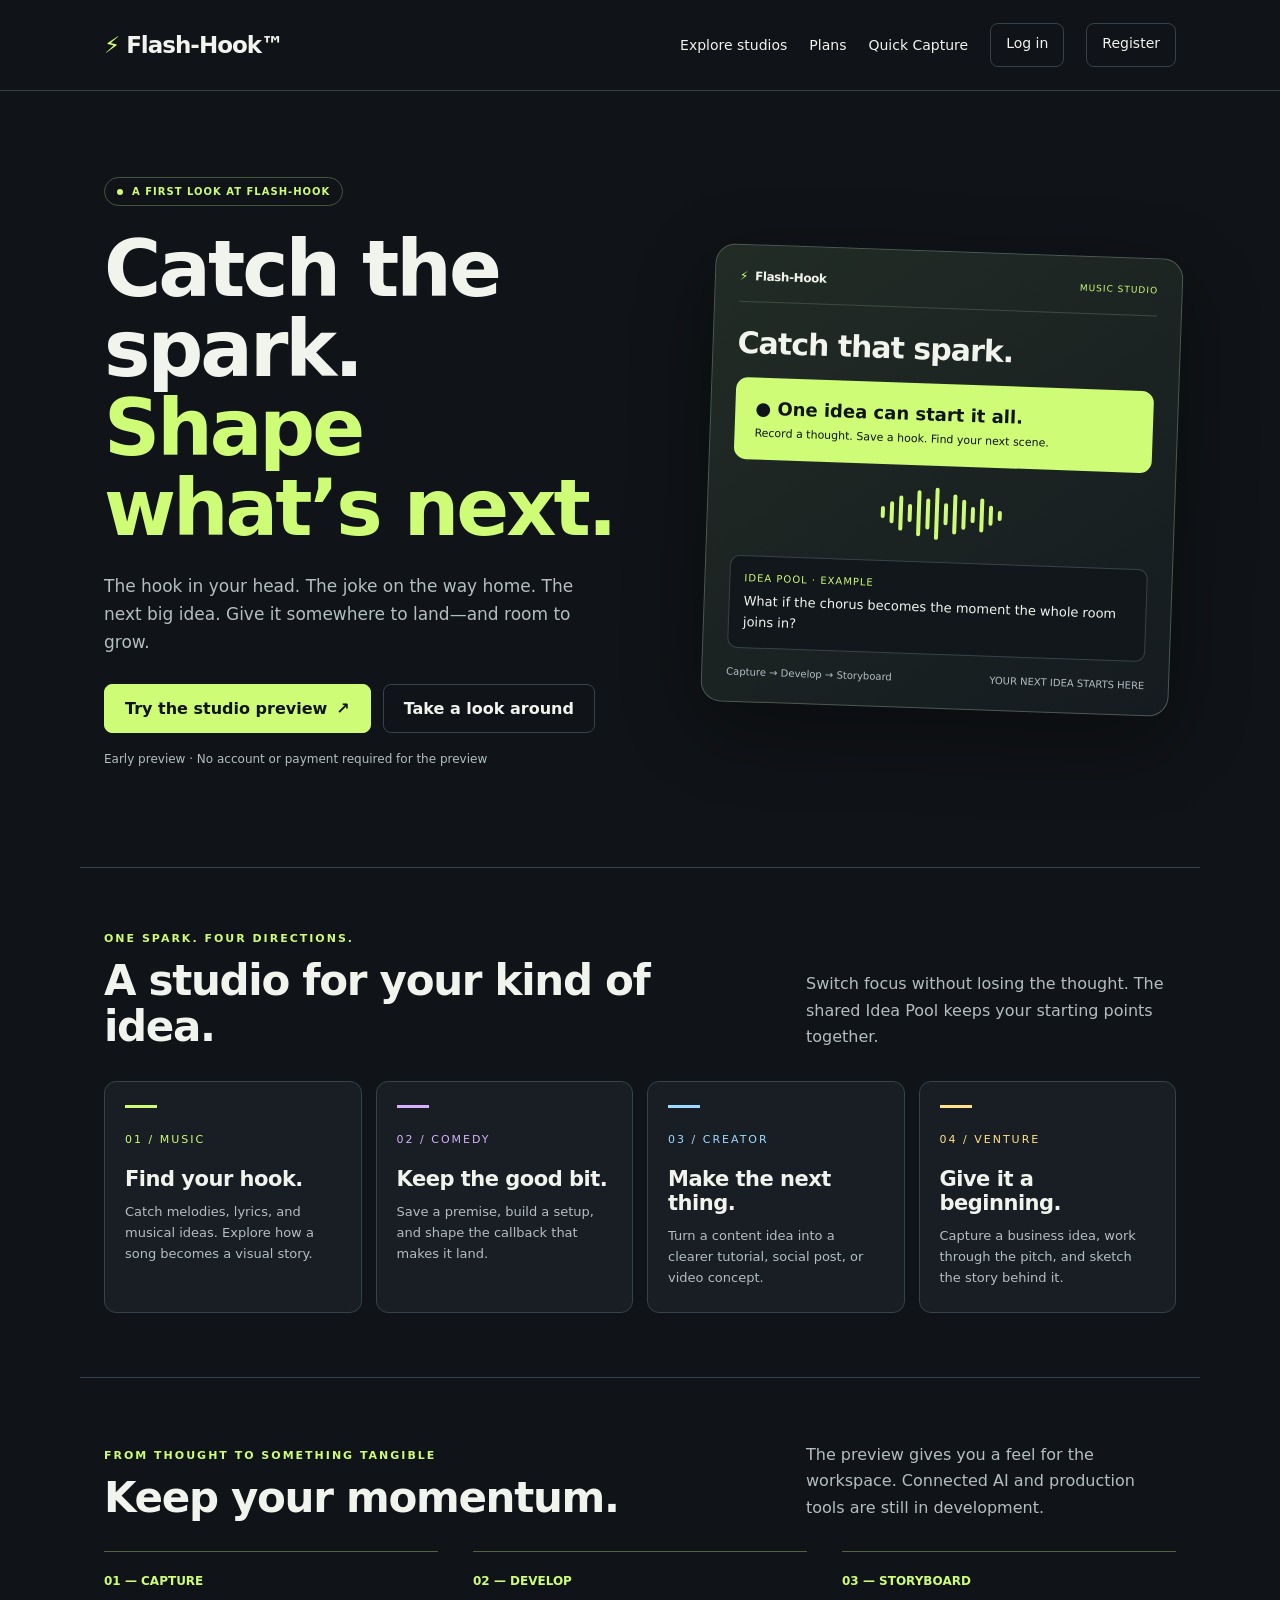
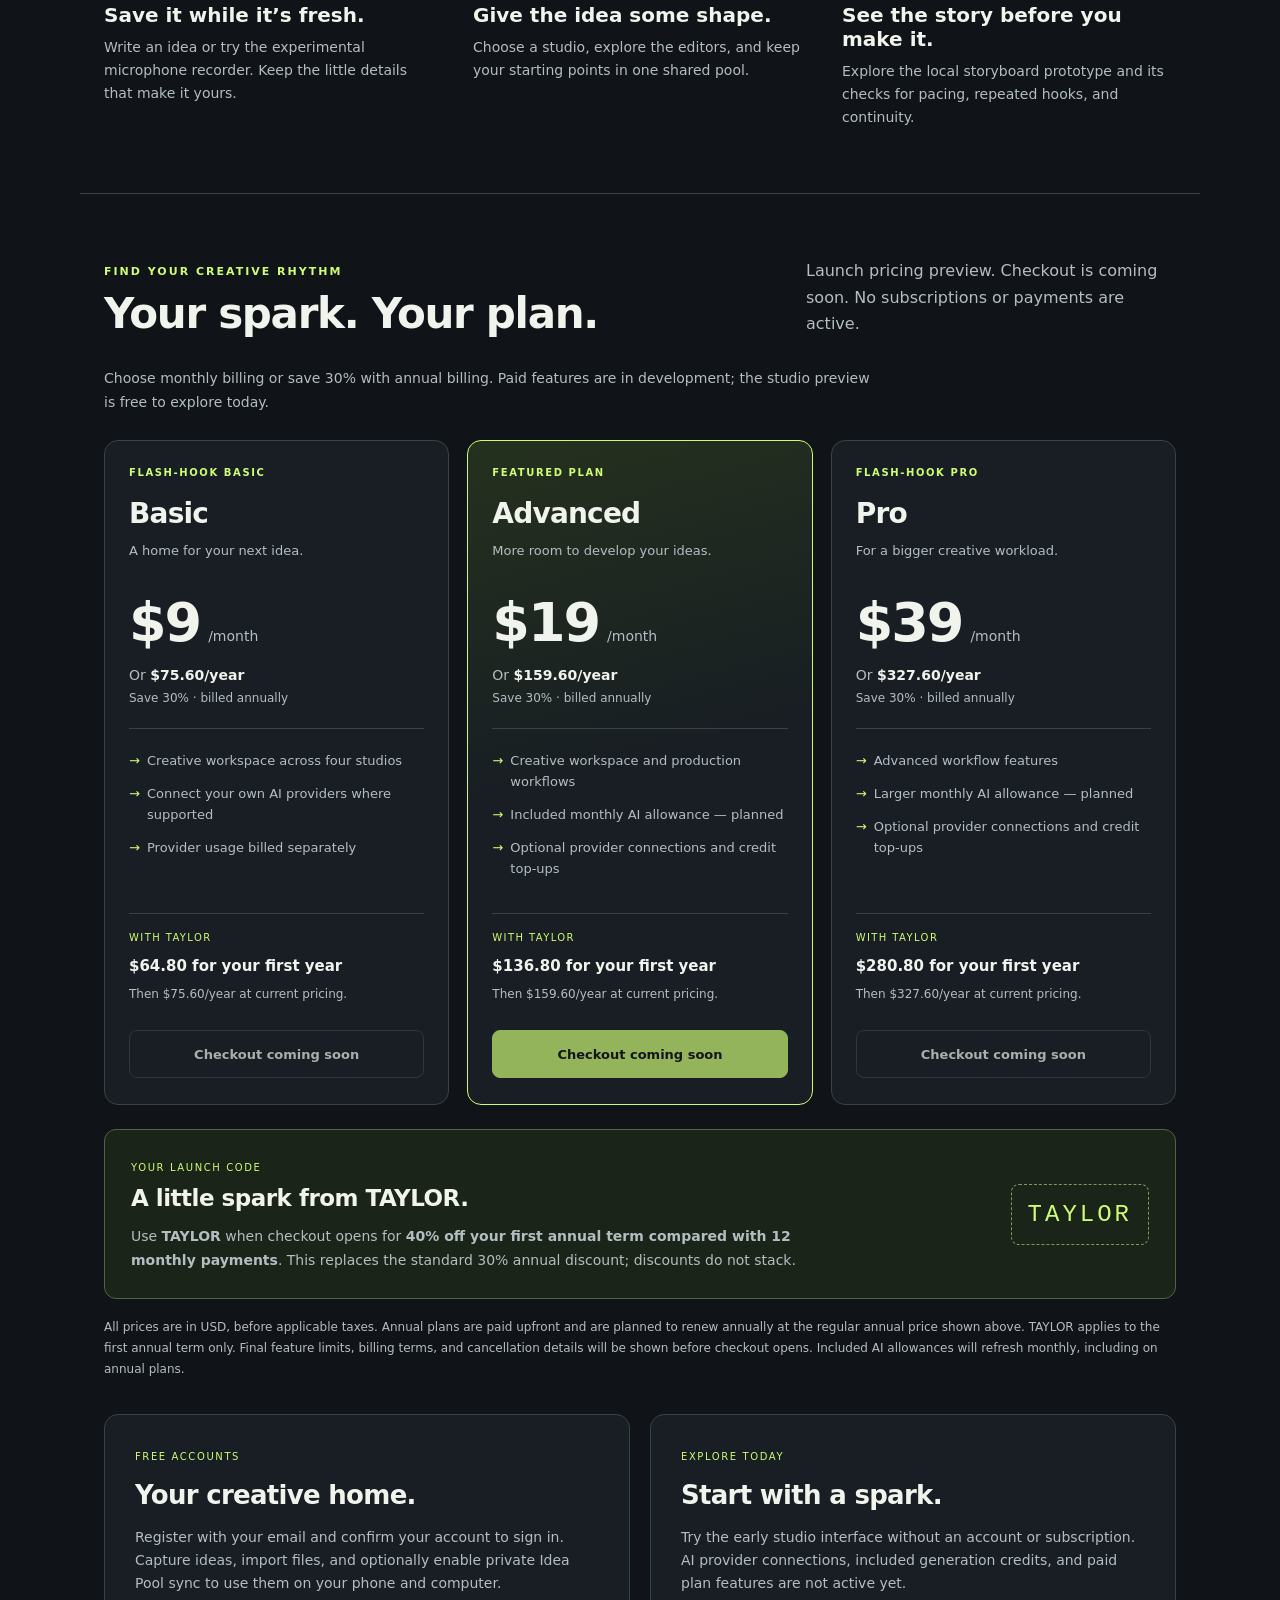
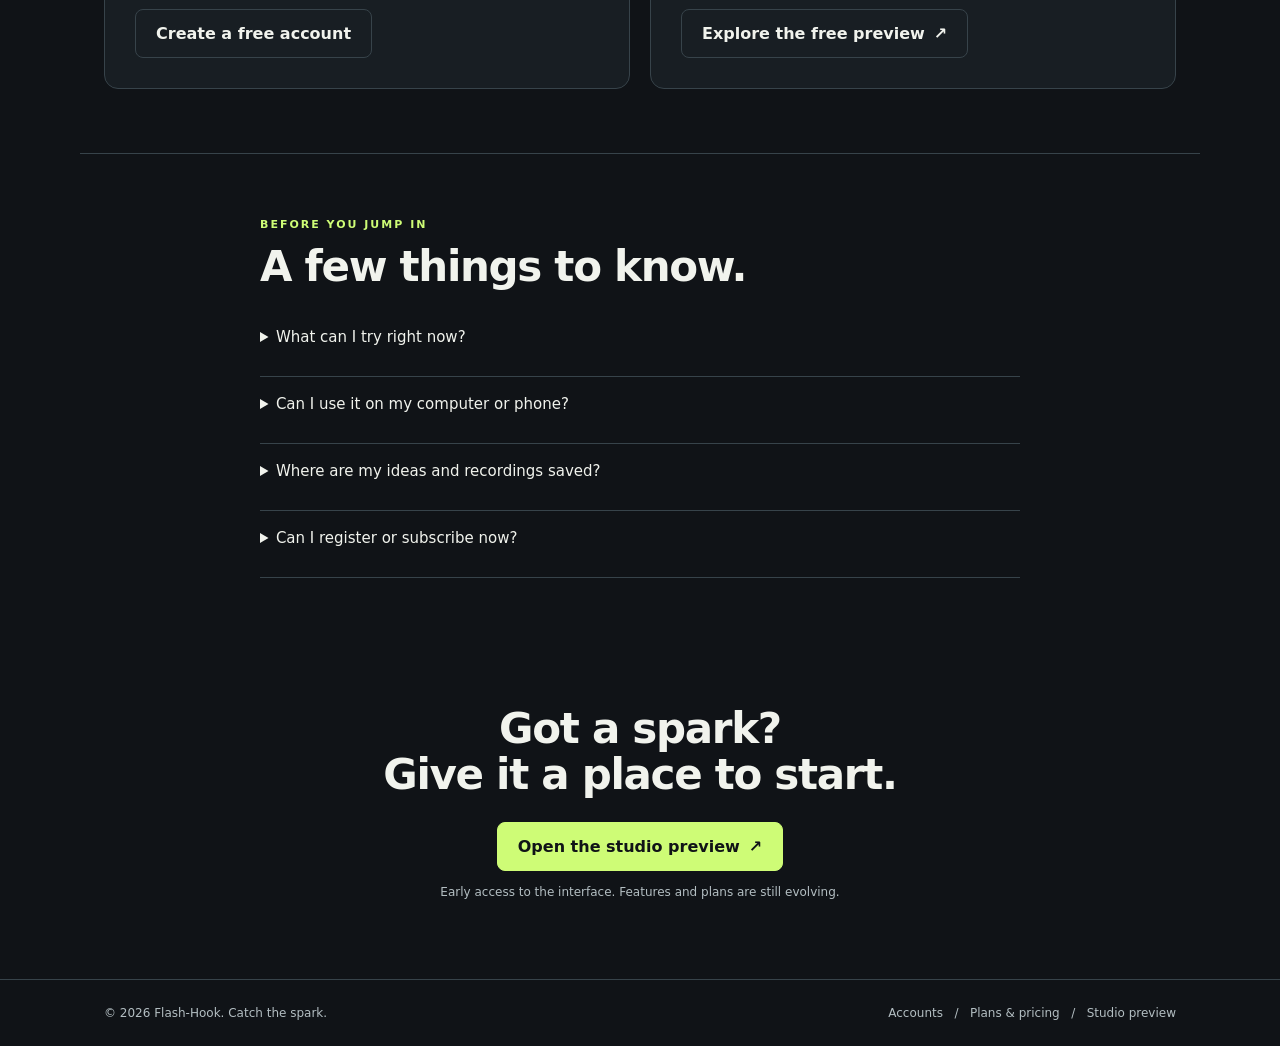
==== commit 0abce788: "Add capture-first entry, file imports, project assignments, and private Idea Pool sync" ====
--- a/index.html
+++ b/index.html
@@ -17,7 +17,7 @@
 </head>
 <body>
 <a class="skip" href="#main">Skip to content</a>
-<header><nav class="wrap" aria-label="Main navigation"><a class="brand" href="./" aria-label="Flash-Hook home"><span class="bolt" aria-hidden="true">⚡</span>Flash-Hook<span aria-hidden="true">™</span></a><div class="navlinks"><a class="explore" href="#studios">Explore studios</a><a href="#plans">Plans</a><a class="quiet" href="account.html">Log in</a><a class="quiet" href="account.html?mode=register">Register</a></div></nav></header>
+<header><nav class="wrap" aria-label="Main navigation"><a class="brand" href="./" aria-label="Flash-Hook home"><span class="bolt" aria-hidden="true">⚡</span>Flash-Hook<span aria-hidden="true">™</span></a><div class="navlinks"><a class="explore" href="#studios">Explore studios</a><a href="#plans">Plans</a><a href="capture.html">Quick Capture</a><a class="quiet" href="account.html">Log in</a><a class="quiet" href="account.html?mode=register">Register</a></div></nav></header>
 <main id="main">
 <section class="wrap hero" aria-labelledby="hero-title"><div><span class="badge"><span class="dot"></span> A FIRST LOOK AT FLASH-HOOK</span><h1 id="hero-title">Catch the spark.<br><em>Shape what’s next.</em></h1><p>The hook in your head. The joke on the way home. The next big idea. Give it somewhere to land—and room to grow.</p><div class="actions"><a class="button" href="studio.html">Try the studio preview <span aria-hidden="true">↗</span></a><a class="button secondary" href="#studios">Take a look around</a></div><p class="fine">Early preview · No account or payment required for the preview</p></div>
 <div class="preview" aria-label="Illustration of the Flash-Hook idea capture workspace"><div class="preview-top"><b><span class="bolt">⚡</span>Flash-Hook</b><span class="live-label">MUSIC STUDIO</span></div><h2>Catch that spark.</h2><div class="capture-card"><span aria-hidden="true">●</span> One idea can start it all.<small>Record a thought. Save a hook. Find your next scene.</small></div><div class="wave" aria-hidden="true"><i style="--h:12px"></i><i style="--h:22px"></i><i style="--h:35px"></i><i style="--h:18px"></i><i style="--h:46px"></i><i style="--h:31px"></i><i style="--h:52px"></i><i style="--h:22px"></i><i style="--h:40px"></i><i style="--h:30px"></i><i style="--h:16px"></i><i style="--h:34px"></i><i style="--h:20px"></i><i style="--h:10px"></i></div><div class="note"><span>IDEA POOL · EXAMPLE</span>What if the chorus becomes the moment the whole room joins in?</div><div class="preview-foot"><span>Capture → Develop → Storyboard</span><span>YOUR NEXT IDEA STARTS HERE</span></div></div></section>
@@ -47,9 +47,9 @@
 </article></div>
 <aside class="promo-banner" aria-labelledby="promo-title"><div><span class="coming">Your launch code</span><h3 id="promo-title">A little spark from TAYLOR.</h3><p>Use <strong>TAYLOR</strong> when checkout opens for <strong>40% off your first annual term compared with 12 monthly payments</strong>. This replaces the standard 30% annual discount; discounts do not stack.</p></div><code>TAYLOR</code></aside>
 <p class="billing-note">All prices are in USD, before applicable taxes. Annual plans are paid upfront and are planned to renew annually at the regular annual price shown above. TAYLOR applies to the first annual term only. Final feature limits, billing terms, and cancellation details will be shown before checkout opens. Included AI allowances will refresh monthly, including on annual plans.</p>
-<div class="launch account-launch"><article class="launch-card" id="accounts"><span class="coming">Free accounts</span><h3>Your creative home.</h3><p>Register with your email and confirm your account to sign in. Ideas and recordings in the studio preview still stay in this browser; cloud sync is planned.</p><a class="button secondary" href="account.html?mode=register">Create a free account</a></article><article class="launch-card"><span class="coming">Explore today</span><h3>Start with a spark.</h3><p>Try the early studio interface without an account or subscription. AI provider connections, included generation credits, and paid plan features are not active yet.</p><a class="button secondary" href="studio.html">Explore the free preview <span aria-hidden="true">↗</span></a></article></div>
+<div class="launch account-launch"><article class="launch-card" id="accounts"><span class="coming">Free accounts</span><h3>Your creative home.</h3><p>Register with your email and confirm your account to sign in. Capture ideas, import files, and optionally enable private Idea Pool sync to use them on your phone and computer.</p><a class="button secondary" href="account.html?mode=register">Create a free account</a></article><article class="launch-card"><span class="coming">Explore today</span><h3>Start with a spark.</h3><p>Try the early studio interface without an account or subscription. AI provider connections, included generation credits, and paid plan features are not active yet.</p><a class="button secondary" href="studio.html">Explore the free preview <span aria-hidden="true">↗</span></a></article></div>
 </section>
-<section class="section wrap"><div class="faq"><div class="eyebrow">Before you jump in</div><h2 style="margin-bottom:20px">A few things to know.</h2><details><summary>What can I try right now?</summary><p>The early studio preview includes the four studio modes, local idea saving, experimental microphone capture, theme settings, and local storyboard tools. Provider connections and AI generation are not active.</p></details><details><summary>Can I use it on my computer or phone?</summary><p>Flash-Hook is being built for modern browsers on Windows, Android, macOS, iPhone/iPad, and Linux. Device testing is ongoing; microphone recording, playback, and downloads can vary by browser.</p></details><details><summary>Where are my ideas and recordings saved?</summary><p>Today’s preview stores data in this browser on this device. It does not sync or back up to an account. Download important recordings before clearing browser data. Data from the earlier github.io address does not automatically move to this new domain.</p></details><details><summary>Can I register or subscribe now?</summary><p>You can register for a free account and log in. Paid plans and checkout are coming soon, so no subscription starts when you register. Your password is handled by our secure account service, Supabase; payment details are not collected.</p></details></div></section>
+<section class="section wrap"><div class="faq"><div class="eyebrow">Before you jump in</div><h2 style="margin-bottom:20px">A few things to know.</h2><details><summary>What can I try right now?</summary><p>The early studio preview includes the four studio modes, local idea saving, experimental microphone capture, theme settings, and local storyboard tools, a visual Music beat sequencer, file imports, and optional private Idea Pool sync. Provider connections and AI generation are not active.</p></details><details><summary>Can I use it on my computer or phone?</summary><p>Flash-Hook is being built for modern browsers on Windows, Android, macOS, iPhone/iPad, and Linux. Device testing is ongoing; microphone recording, playback, and downloads can vary by browser.</p></details><details><summary>Where are my ideas and recordings saved?</summary><p>Ideas, recordings, and imported files save in this browser first. Log in and choose “Sync this device” in the app or Quick Capture to copy them to your private account. Use the same account on your phone and computer. Keep downloads as backups, and avoid enabling sync on shared devices. Data from the earlier github.io address does not automatically move to this new domain.</p></details><details><summary>Can I register or subscribe now?</summary><p>You can register for a free account and log in. Paid plans and checkout are coming soon, so no subscription starts when you register. Your password is handled by our secure account service, Supabase; payment details are not collected.</p></details></div></section>
 <section class="wrap closing"><h2>Got a spark?<br>Give it a place to start.</h2><a class="button" href="studio.html">Open the studio preview <span aria-hidden="true">↗</span></a><p>Early access to the interface. Features and plans are still evolving.</p></section>
 </main><footer><div class="wrap foot"><span>© 2026 Flash-Hook. Catch the spark.</span><span><a href="#accounts">Accounts</a> &nbsp; / &nbsp; <a href="#plans">Plans &amp; pricing</a> &nbsp; / &nbsp; <a href="studio.html">Studio preview</a></span></div></footer>
 
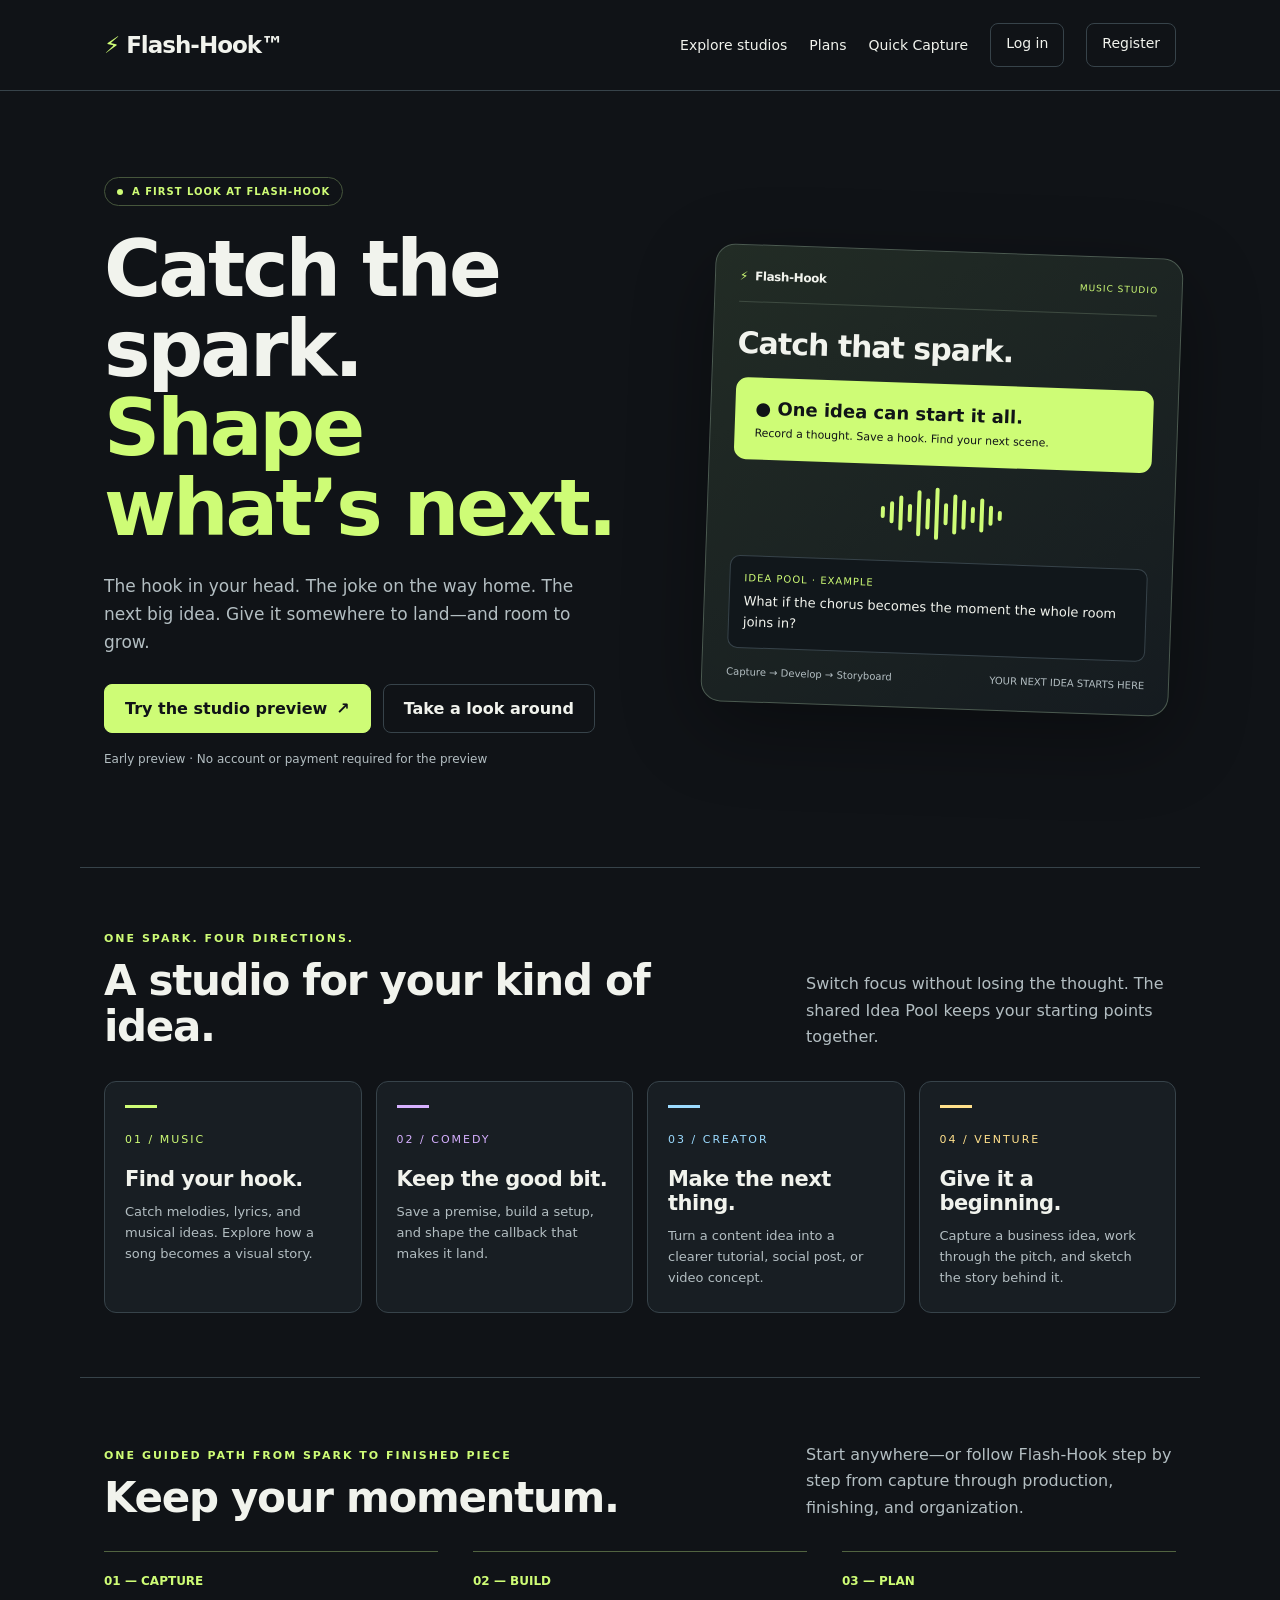
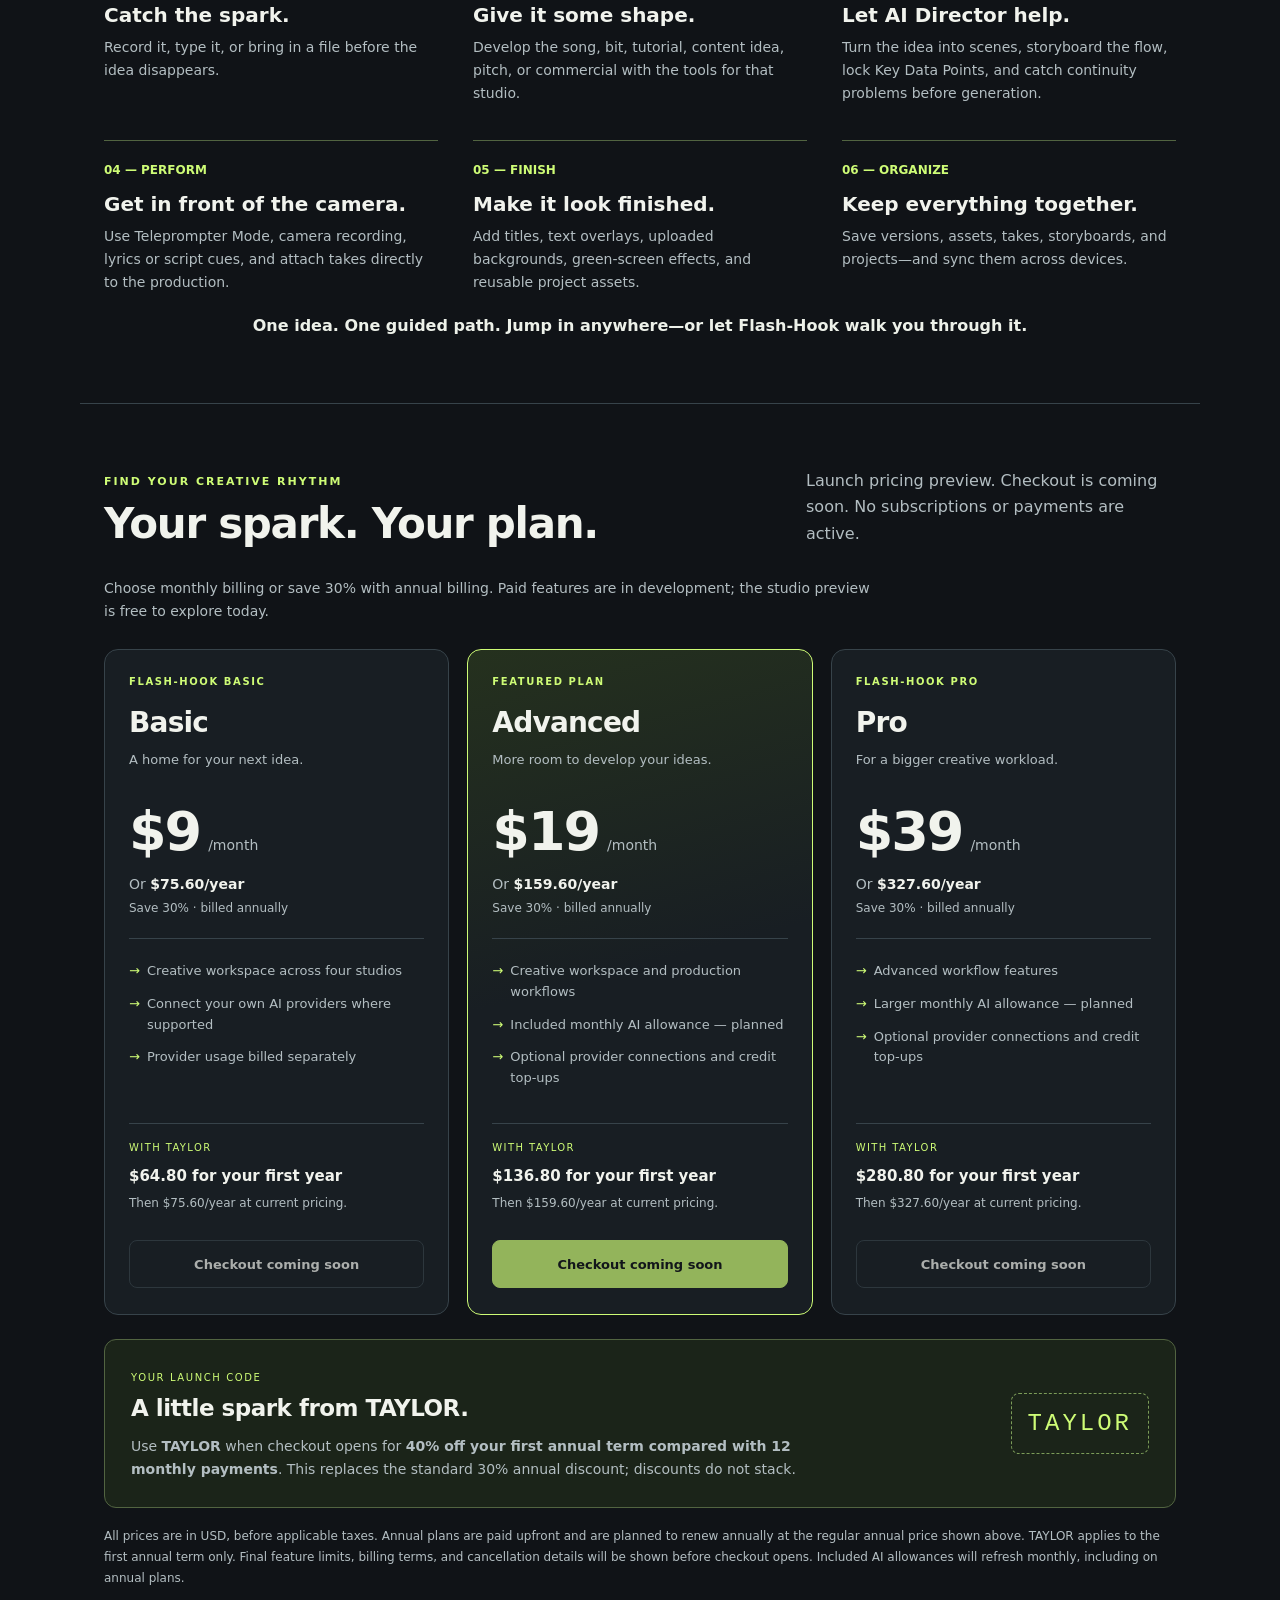
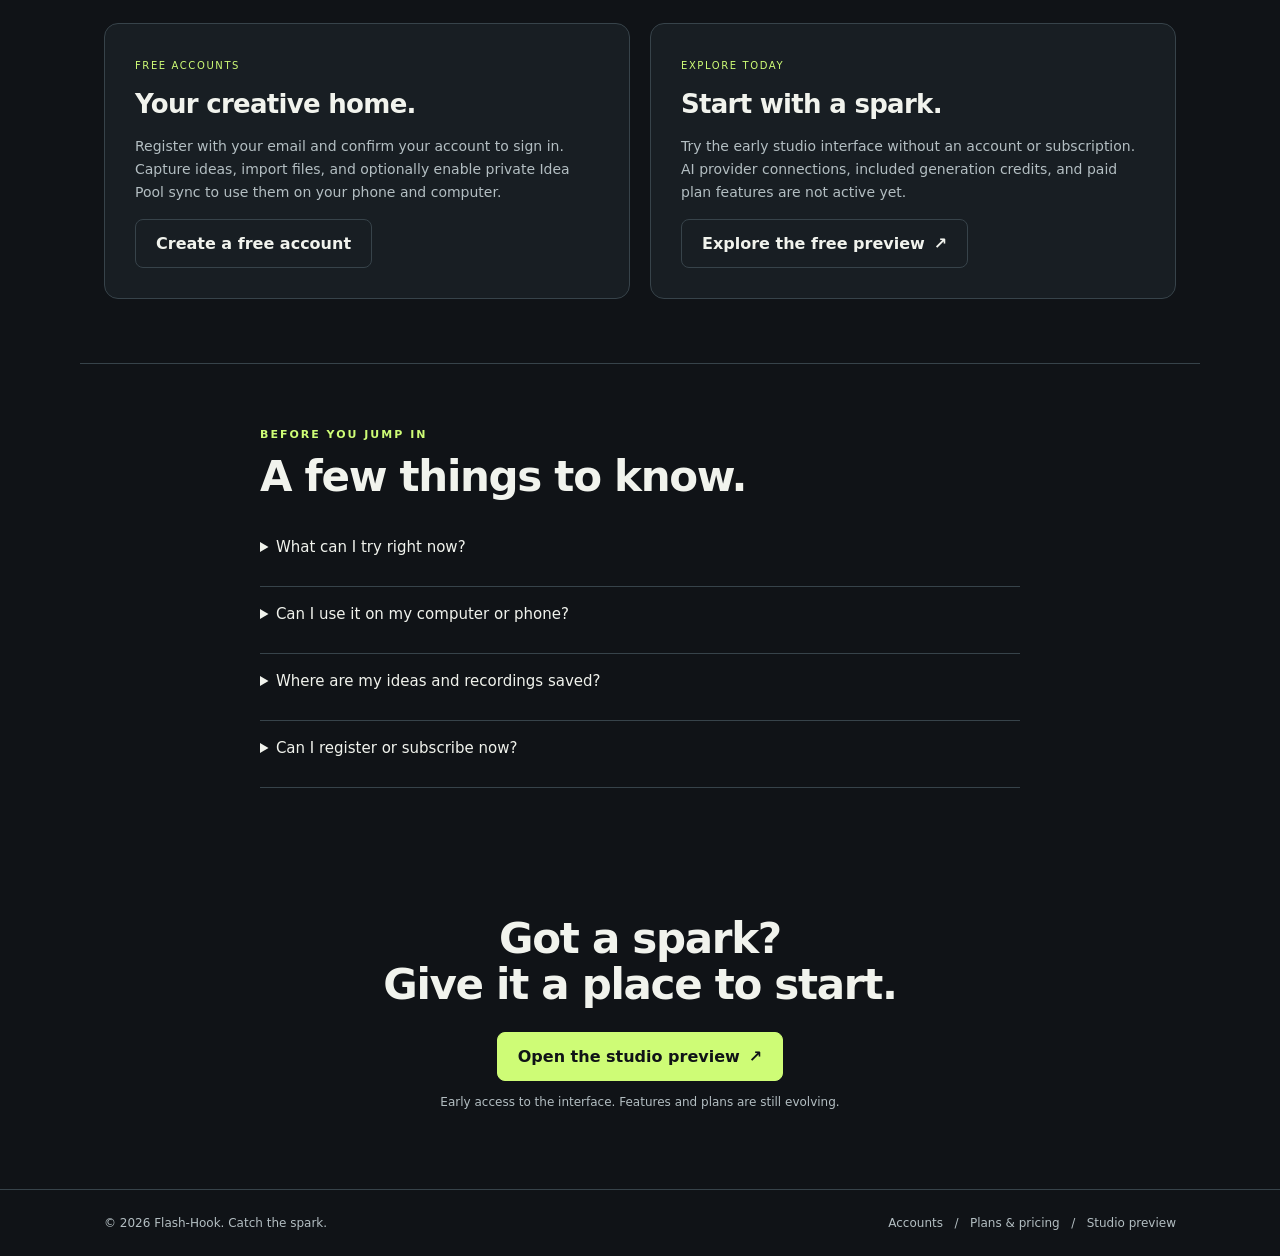
==== commit c524ad33: "Update homepage to six-step FlashHook workflow" ====
--- a/index.html
+++ b/index.html
@@ -13,6 +13,24 @@
 h1{font-size:clamp(44px,6.7vw,78px);line-height:1.02;letter-spacing:-3px;margin:24px 0}h1 em{font-style:normal;color:var(--lime)}.hero p{font-size:17px;max-width:490px}.actions{display:flex;flex-wrap:wrap;gap:12px;margin-top:28px}.fine{font-size:12px!important;margin-top:17px}.preview{position:relative;border:1px solid #4b5a50;border-radius:20px;background:linear-gradient(145deg,#222c25,#151b20);box-shadow:0 24px 80px #0005;transform:rotate(2deg);padding:24px}.preview-top{display:flex;justify-content:space-between;align-items:center;border-bottom:1px solid #3e4b41;padding-bottom:18px;font-size:12px}.preview-top b{letter-spacing:-.4px}.live-label{font-size:9px;color:var(--lime);letter-spacing:1px}.preview h2{font-size:30px;letter-spacing:-1px;margin:24px 0 18px}.capture-card{padding:20px;border-radius:12px;color:#101317;background:var(--lime);font-weight:800;font-size:18px}.capture-card small{display:block;font-size:11px;font-weight:500;margin-top:8px}.wave{display:flex;align-items:center;justify-content:center;gap:5px;height:56px;margin:20px 0}.wave i{background:var(--lime);width:4px;border-radius:4px;height:var(--h)}.note{border:1px solid var(--line);border-radius:10px;padding:14px;background:#11171b;font-size:13px;line-height:1.6}.note span{display:block;color:var(--lime);font-size:10px;letter-spacing:1px;margin-bottom:5px}.preview-foot{font-size:10px;color:var(--muted);margin-top:18px;display:flex;justify-content:space-between}.section{padding-top:64px;padding-bottom:64px;border-top:1px solid var(--line)}.section-head{display:flex;justify-content:space-between;gap:40px;align-items:end;margin-bottom:30px}.section-head p{max-width:370px;margin:0}h2{font-size:clamp(28px,4vw,42px);letter-spacing:-1.3px;line-height:1.1;margin:13px 0 0}.studios{display:grid;grid-template-columns:repeat(4,1fr);gap:14px}.studio{border:1px solid var(--line);border-radius:12px;background:var(--panel);padding:23px 20px}.studio .number{font-size:11px;color:var(--color);letter-spacing:2px}.studio h3{font-size:21px;letter-spacing:-.5px;margin:20px 0 10px}.studio p{font-size:13px;margin:0}.studio:before{content:"";display:block;height:3px;width:32px;background:var(--color);margin-bottom:20px}.steps{display:grid;grid-template-columns:repeat(3,1fr);gap:35px}.step{border-top:1px solid #526441;padding-top:18px}.step b{color:var(--lime);font-size:12px}.step h3{margin:14px 0 9px;font-size:20px}.step p{font-size:14px;margin:0}.launch{display:grid;grid-template-columns:1fr 1fr;gap:20px}.launch-card{border:1px solid var(--line);border-radius:14px;padding:30px;background:var(--panel)}.launch-card h3{font-size:26px;letter-spacing:-.7px;margin:16px 0}.launch-card p{font-size:14px}.launch-card ul{list-style:none;padding:0;line-height:2;color:var(--muted);font-size:14px}.launch-card li:before{content:"→";color:var(--lime);margin-right:12px}.launch-card .quiet{margin-top:8px}.coming{color:var(--lime);text-transform:uppercase;font-size:10px;letter-spacing:1.6px}.faq{max-width:760px;margin:auto}details{border-bottom:1px solid var(--line);padding:18px 0}summary{font-size:15px;cursor:pointer;min-height:30px}details p{font-size:14px}.closing{text-align:center;padding:64px 20px}.closing h2{margin:0 0 24px}.closing p{font-size:12px}footer{border-top:1px solid var(--line);padding:26px 0;font-size:12px;color:var(--muted)}.foot{display:flex;gap:22px;justify-content:space-between;flex-wrap:wrap}.foot a:hover{color:var(--lime)}dialog{background:#1b2228;border:1px solid #566749;border-radius:16px;color:var(--ink);padding:28px;max-width:440px;width:calc(100% - 32px)}dialog::backdrop{background:#000b}dialog h2{font-size:28px;margin:0 0 15px}dialog p{font-size:14px}.dialog-actions{display:flex;flex-wrap:wrap;gap:10px;margin-top:22px}@media(max-width:850px){.hero{gap:35px}.studios{grid-template-columns:1fr 1fr}.navlinks{gap:13px}.hero{padding-top:55px;padding-bottom:60px}.preview{padding:19px}h1{letter-spacing:-2px}}@media(max-width:650px){.wrap{padding:0 20px}nav{align-items:flex-start}.brand{font-size:21px}.navlinks{font-size:12px;gap:12px}.navlinks .explore{display:none}.quiet{font-size:12px;padding:9px 12px}.hero{grid-template-columns:1fr;gap:40px}.hero p{font-size:16px}.preview{transform:none;max-width:450px;width:100%;margin:auto}.section{padding-top:44px;padding-bottom:44px}.section-head{display:block}.section-head p{margin-top:20px}.studios{gap:10px}.studio{padding:19px 15px}.studio h3{font-size:19px}.steps,.launch{grid-template-columns:1fr}.steps{gap:24px}.launch-card{padding:24px}h1{font-size:56px}.actions .button{flex:1 1 100%}.closing{padding:45px 0}}@media(prefers-reduced-motion:reduce){html{scroll-behavior:auto}}
 
 .pricing-intro{font-size:14px;max-width:780px;margin-bottom:26px}.pricing-grid{display:grid;grid-template-columns:repeat(3,minmax(0,1fr));gap:18px}.price-card{border:1px solid var(--line);border-radius:14px;padding:26px 24px;background:var(--panel);display:flex;flex-direction:column;min-width:0}.price-card.featured{border-color:var(--lime);background:linear-gradient(165deg,#25311e,#181e23 48%)}.plan-label{color:var(--lime);font-size:10px;letter-spacing:1.6px;font-weight:750;min-height:14px}.price-card h3{font-size:28px;letter-spacing:-.8px;margin:16px 0 0}.plan-desc{font-size:13px;min-height:44px;margin:10px 0 12px}.plan-price{display:flex;align-items:baseline;gap:8px;margin:0 0 14px;color:var(--ink)}.plan-price strong{font-size:54px;line-height:1;letter-spacing:-2px}.plan-price span{font-size:14px;color:var(--muted)}.annual-price{font-size:14px;line-height:1.6;margin:0;padding-bottom:20px;border-bottom:1px solid var(--line)}.annual-price strong{color:var(--ink)}.annual-price span{font-size:12px}.price-card ul{list-style:none;padding:0;margin:22px 0;font-size:13px;line-height:1.6;flex:1}.price-card li{padding-left:18px;position:relative;margin-bottom:12px;color:var(--muted)}.price-card li:before{content:"→";position:absolute;left:0;color:var(--lime)}.plan-offer{padding:16px 0;border-top:1px solid var(--line);font-size:13px;margin:0 0 10px}.plan-offer span{display:block;color:var(--lime);font-size:10px;letter-spacing:1.4px;margin-bottom:7px}.plan-offer strong{display:block;color:var(--ink);font-size:15px}.plan-offer small{display:block;margin-top:6px;font-size:12px}.price-card button:disabled{cursor:not-allowed;opacity:.68;width:100%;font-size:13px;min-height:48px}.promo-banner{display:flex;align-items:center;justify-content:space-between;gap:30px;border:1px solid #526441;background:#1b2419;border-radius:12px;padding:26px;margin-top:24px}.promo-banner h3{font-size:23px;letter-spacing:-.5px;margin:10px 0}.promo-banner p{font-size:14px;margin-bottom:0;max-width:720px}.promo-banner code{font-family:ui-monospace,monospace;color:var(--lime);font-size:24px;letter-spacing:3px;border:1px dashed #7b9c58;padding:16px;border-radius:8px}.billing-note{font-size:12px;line-height:1.75;margin:18px 0 30px}.account-launch{margin-top:34px}@media(max-width:850px){.pricing-grid{grid-template-columns:1fr}.plan-desc{min-height:0}.price-card{padding:26px}.promo-banner{align-items:flex-start;flex-direction:column;gap:18px}.promo-banner code{font-size:21px}.price-card ul{margin-bottom:12px}}
+
+/* Generation provider router */
+.provider-router{margin-top:18px;border-top:1px solid #45505a;padding-top:16px}
+.provider-grid{display:grid;gap:12px}
+.provider-grid select,.provider-grid input{width:100%;border:1px solid #58636c;border-radius:10px;background:#12171c;color:#fff;padding:12px;min-height:44px}
+.provider-cards{display:grid;gap:10px;margin-top:10px}
+.provider-card{border:1px solid #45505a;border-radius:12px;background:#12171c;padding:12px}
+.provider-card strong{display:flex;align-items:center;justify-content:space-between;gap:8px}
+.tier{font-size:11px;padding:3px 7px;border-radius:999px;border:1px solid #58636c;color:#cfd6d8}
+.tier.free{border-color:var(--accent);color:var(--accent)}
+.tier.trial{border-color:#ffdc80;color:#ffdc80}
+.provider-note{font-size:12px;color:#b2bdc1;margin-top:6px}
+.priority-row{display:grid;grid-template-columns:1fr 1fr;gap:10px}
+@media(max-width:560px){.priority-row{grid-template-columns:1fr}}
+
+
+.workflow-tagline{margin:18px 0 0;color:#edf1e9;font-weight:800;text-align:center}
+@media(min-width:760px){.steps{grid-template-columns:repeat(3,minmax(0,1fr))}}
 </style>
 </head>
 <body>
@@ -22,7 +40,7 @@
 <section class="wrap hero" aria-labelledby="hero-title"><div><span class="badge"><span class="dot"></span> A FIRST LOOK AT FLASH-HOOK</span><h1 id="hero-title">Catch the spark.<br><em>Shape what’s next.</em></h1><p>The hook in your head. The joke on the way home. The next big idea. Give it somewhere to land—and room to grow.</p><div class="actions"><a class="button" href="studio.html">Try the studio preview <span aria-hidden="true">↗</span></a><a class="button secondary" href="#studios">Take a look around</a></div><p class="fine">Early preview · No account or payment required for the preview</p></div>
 <div class="preview" aria-label="Illustration of the Flash-Hook idea capture workspace"><div class="preview-top"><b><span class="bolt">⚡</span>Flash-Hook</b><span class="live-label">MUSIC STUDIO</span></div><h2>Catch that spark.</h2><div class="capture-card"><span aria-hidden="true">●</span> One idea can start it all.<small>Record a thought. Save a hook. Find your next scene.</small></div><div class="wave" aria-hidden="true"><i style="--h:12px"></i><i style="--h:22px"></i><i style="--h:35px"></i><i style="--h:18px"></i><i style="--h:46px"></i><i style="--h:31px"></i><i style="--h:52px"></i><i style="--h:22px"></i><i style="--h:40px"></i><i style="--h:30px"></i><i style="--h:16px"></i><i style="--h:34px"></i><i style="--h:20px"></i><i style="--h:10px"></i></div><div class="note"><span>IDEA POOL · EXAMPLE</span>What if the chorus becomes the moment the whole room joins in?</div><div class="preview-foot"><span>Capture → Develop → Storyboard</span><span>YOUR NEXT IDEA STARTS HERE</span></div></div></section>
 <section class="section wrap" id="studios" aria-labelledby="studios-title"><div class="section-head"><div><div class="eyebrow">One spark. Four directions.</div><h2 id="studios-title">A studio for your kind of idea.</h2></div><p>Switch focus without losing the thought. The shared Idea Pool keeps your starting points together.</p></div><div class="studios"><article class="studio" style="--color:#cefc76"><span class="number">01 / MUSIC</span><h3>Find your hook.</h3><p>Catch melodies, lyrics, and musical ideas. Explore how a song becomes a visual story.</p></article><article class="studio" style="--color:#d6b0ff"><span class="number">02 / COMEDY</span><h3>Keep the good bit.</h3><p>Save a premise, build a setup, and shape the callback that makes it land.</p></article><article class="studio" style="--color:#9bdbff"><span class="number">03 / CREATOR</span><h3>Make the next thing.</h3><p>Turn a content idea into a clearer tutorial, social post, or video concept.</p></article><article class="studio" style="--color:#ffe08b"><span class="number">04 / VENTURE</span><h3>Give it a beginning.</h3><p>Capture a business idea, work through the pitch, and sketch the story behind it.</p></article></div></section>
-<section class="section wrap" aria-labelledby="workflow-title"><div class="section-head"><div><div class="eyebrow">From thought to something tangible</div><h2 id="workflow-title">Keep your momentum.</h2></div><p>The preview gives you a feel for the workspace. Connected AI and production tools are still in development.</p></div><div class="steps"><article class="step"><b>01 — CAPTURE</b><h3>Save it while it’s fresh.</h3><p>Write an idea or try the experimental microphone recorder. Keep the little details that make it yours.</p></article><article class="step"><b>02 — DEVELOP</b><h3>Give the idea some shape.</h3><p>Choose a studio, explore the editors, and keep your starting points in one shared pool.</p></article><article class="step"><b>03 — STORYBOARD</b><h3>See the story before you make it.</h3><p>Explore the local storyboard prototype and its checks for pacing, repeated hooks, and continuity.</p></article></div></section>
+<section class="section wrap" aria-labelledby="workflow-title"><div class="section-head"><div><div class="eyebrow">One guided path from spark to finished piece</div><h2 id="workflow-title">Keep your momentum.</h2></div><p>Start anywhere—or follow Flash-Hook step by step from capture through production, finishing, and organization.</p></div><div class="steps"><article class="step"><b>01 — CAPTURE</b><h3>Catch the spark.</h3><p>Record it, type it, or bring in a file before the idea disappears.</p></article><article class="step"><b>02 — BUILD</b><h3>Give it some shape.</h3><p>Develop the song, bit, tutorial, content idea, pitch, or commercial with the tools for that studio.</p></article><article class="step"><b>03 — PLAN</b><h3>Let AI Director help.</h3><p>Turn the idea into scenes, storyboard the flow, lock Key Data Points, and catch continuity problems before generation.</p></article><article class="step"><b>04 — PERFORM</b><h3>Get in front of the camera.</h3><p>Use Teleprompter Mode, camera recording, lyrics or script cues, and attach takes directly to the production.</p></article><article class="step"><b>05 — FINISH</b><h3>Make it look finished.</h3><p>Add titles, text overlays, uploaded backgrounds, green-screen effects, and reusable project assets.</p></article><article class="step"><b>06 — ORGANIZE</b><h3>Keep everything together.</h3><p>Save versions, assets, takes, storyboards, and projects—and sync them across devices.</p></article></div><p class="workflow-tagline">One idea. One guided path. Jump in anywhere—or let Flash-Hook walk you through it.</p></section>
 <section class="section wrap" id="plans" aria-labelledby="launch-title">
 <div class="section-head"><div><div class="eyebrow">Find your creative rhythm</div><h2 id="launch-title">Your spark. Your plan.</h2></div><p id="checkout-status">Launch pricing preview. Checkout is coming soon. No subscriptions or payments are active.</p></div>
 <p class="pricing-intro">Choose monthly billing or save 30% with annual billing. Paid features are in development; the studio preview is free to explore today.</p>
@@ -49,7 +67,7 @@
 <p class="billing-note">All prices are in USD, before applicable taxes. Annual plans are paid upfront and are planned to renew annually at the regular annual price shown above. TAYLOR applies to the first annual term only. Final feature limits, billing terms, and cancellation details will be shown before checkout opens. Included AI allowances will refresh monthly, including on annual plans.</p>
 <div class="launch account-launch"><article class="launch-card" id="accounts"><span class="coming">Free accounts</span><h3>Your creative home.</h3><p>Register with your email and confirm your account to sign in. Capture ideas, import files, and optionally enable private Idea Pool sync to use them on your phone and computer.</p><a class="button secondary" href="account.html?mode=register">Create a free account</a></article><article class="launch-card"><span class="coming">Explore today</span><h3>Start with a spark.</h3><p>Try the early studio interface without an account or subscription. AI provider connections, included generation credits, and paid plan features are not active yet.</p><a class="button secondary" href="studio.html">Explore the free preview <span aria-hidden="true">↗</span></a></article></div>
 </section>
-<section class="section wrap"><div class="faq"><div class="eyebrow">Before you jump in</div><h2 style="margin-bottom:20px">A few things to know.</h2><details><summary>What can I try right now?</summary><p>The early studio preview includes the four studio modes, local idea saving, experimental microphone capture, theme settings, and local storyboard tools, a visual Music beat sequencer, file imports, and optional private Idea Pool sync. Provider connections and AI generation are not active.</p></details><details><summary>Can I use it on my computer or phone?</summary><p>Flash-Hook is being built for modern browsers on Windows, Android, macOS, iPhone/iPad, and Linux. Device testing is ongoing; microphone recording, playback, and downloads can vary by browser.</p></details><details><summary>Where are my ideas and recordings saved?</summary><p>Ideas, recordings, and imported files save in this browser first. Log in and choose “Sync this device” in the app or Quick Capture to copy them to your private account. Use the same account on your phone and computer. Keep downloads as backups, and avoid enabling sync on shared devices. Data from the earlier github.io address does not automatically move to this new domain.</p></details><details><summary>Can I register or subscribe now?</summary><p>You can register for a free account and log in. Paid plans and checkout are coming soon, so no subscription starts when you register. Your password is handled by our secure account service, Supabase; payment details are not collected.</p></details></div></section>
+<section class="section wrap"><div class="faq"><div class="eyebrow">Before you jump in</div><h2 style="margin-bottom:20px">A few things to know.</h2><details><summary>What can I try right now?</summary><p>The early studio preview includes all four studio modes, local idea saving, microphone capture, a Music beat sequencer, AI Director planning tools, Key Data Point locking, Teleprompter Mode with camera recording, text overlays, title-card stills, chroma-key preview, file imports, projects, and optional private Idea Pool sync. External AI generation still depends on supported provider connections or handoffs.</p></details><details><summary>Can I use it on my computer or phone?</summary><p>Flash-Hook is being built for modern browsers on Windows, Android, macOS, iPhone/iPad, and Linux. Device testing is ongoing; microphone recording, playback, and downloads can vary by browser.</p></details><details><summary>Where are my ideas and recordings saved?</summary><p>Ideas, recordings, and imported files save in this browser first. Log in and choose “Sync this device” in the app or Quick Capture to copy them to your private account. Use the same account on your phone and computer. Keep downloads as backups, and avoid enabling sync on shared devices. Data from the earlier github.io address does not automatically move to this new domain.</p></details><details><summary>Can I register or subscribe now?</summary><p>You can register for a free account and log in. Paid plans and checkout are coming soon, so no subscription starts when you register. Your password is handled by our secure account service, Supabase; payment details are not collected.</p></details></div></section>
 <section class="wrap closing"><h2>Got a spark?<br>Give it a place to start.</h2><a class="button" href="studio.html">Open the studio preview <span aria-hidden="true">↗</span></a><p>Early access to the interface. Features and plans are still evolving.</p></section>
 </main><footer><div class="wrap foot"><span>© 2026 Flash-Hook. Catch the spark.</span><span><a href="#accounts">Accounts</a> &nbsp; / &nbsp; <a href="#plans">Plans &amp; pricing</a> &nbsp; / &nbsp; <a href="studio.html">Studio preview</a></span></div></footer>
 
